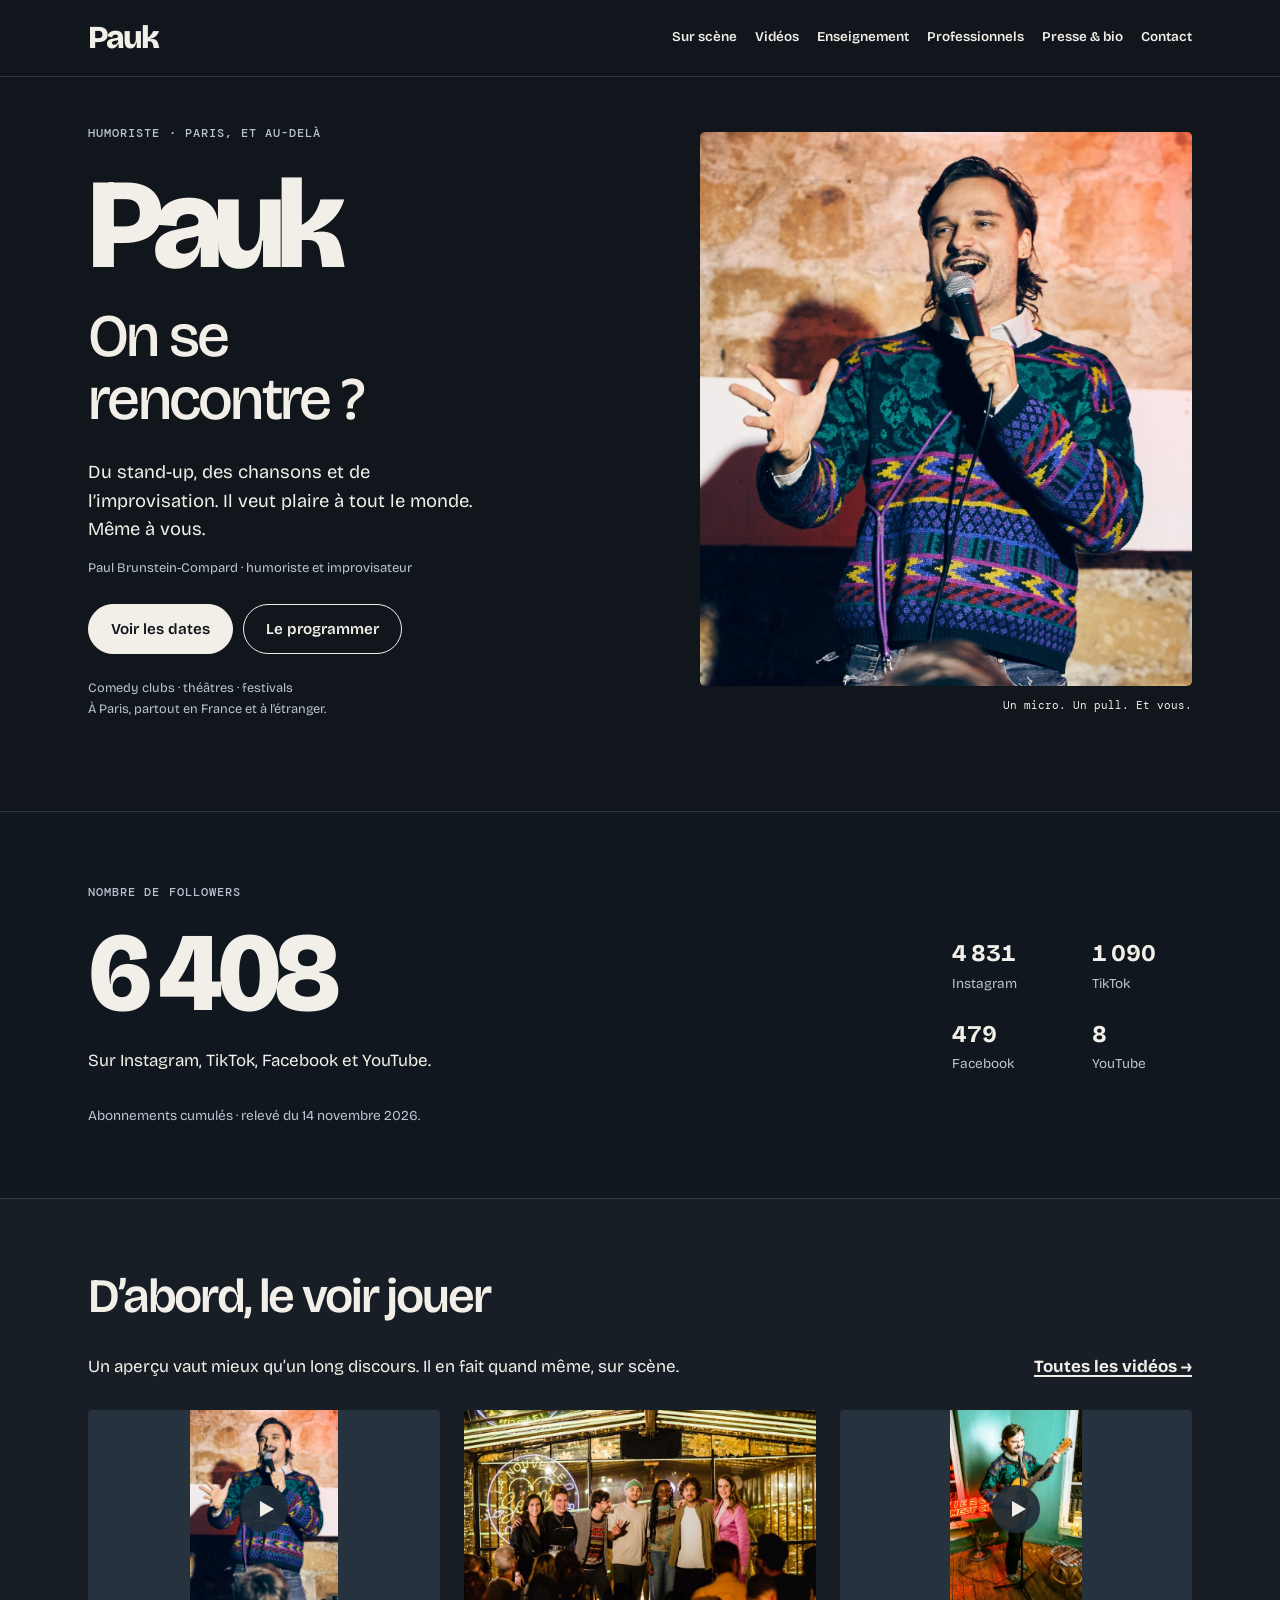
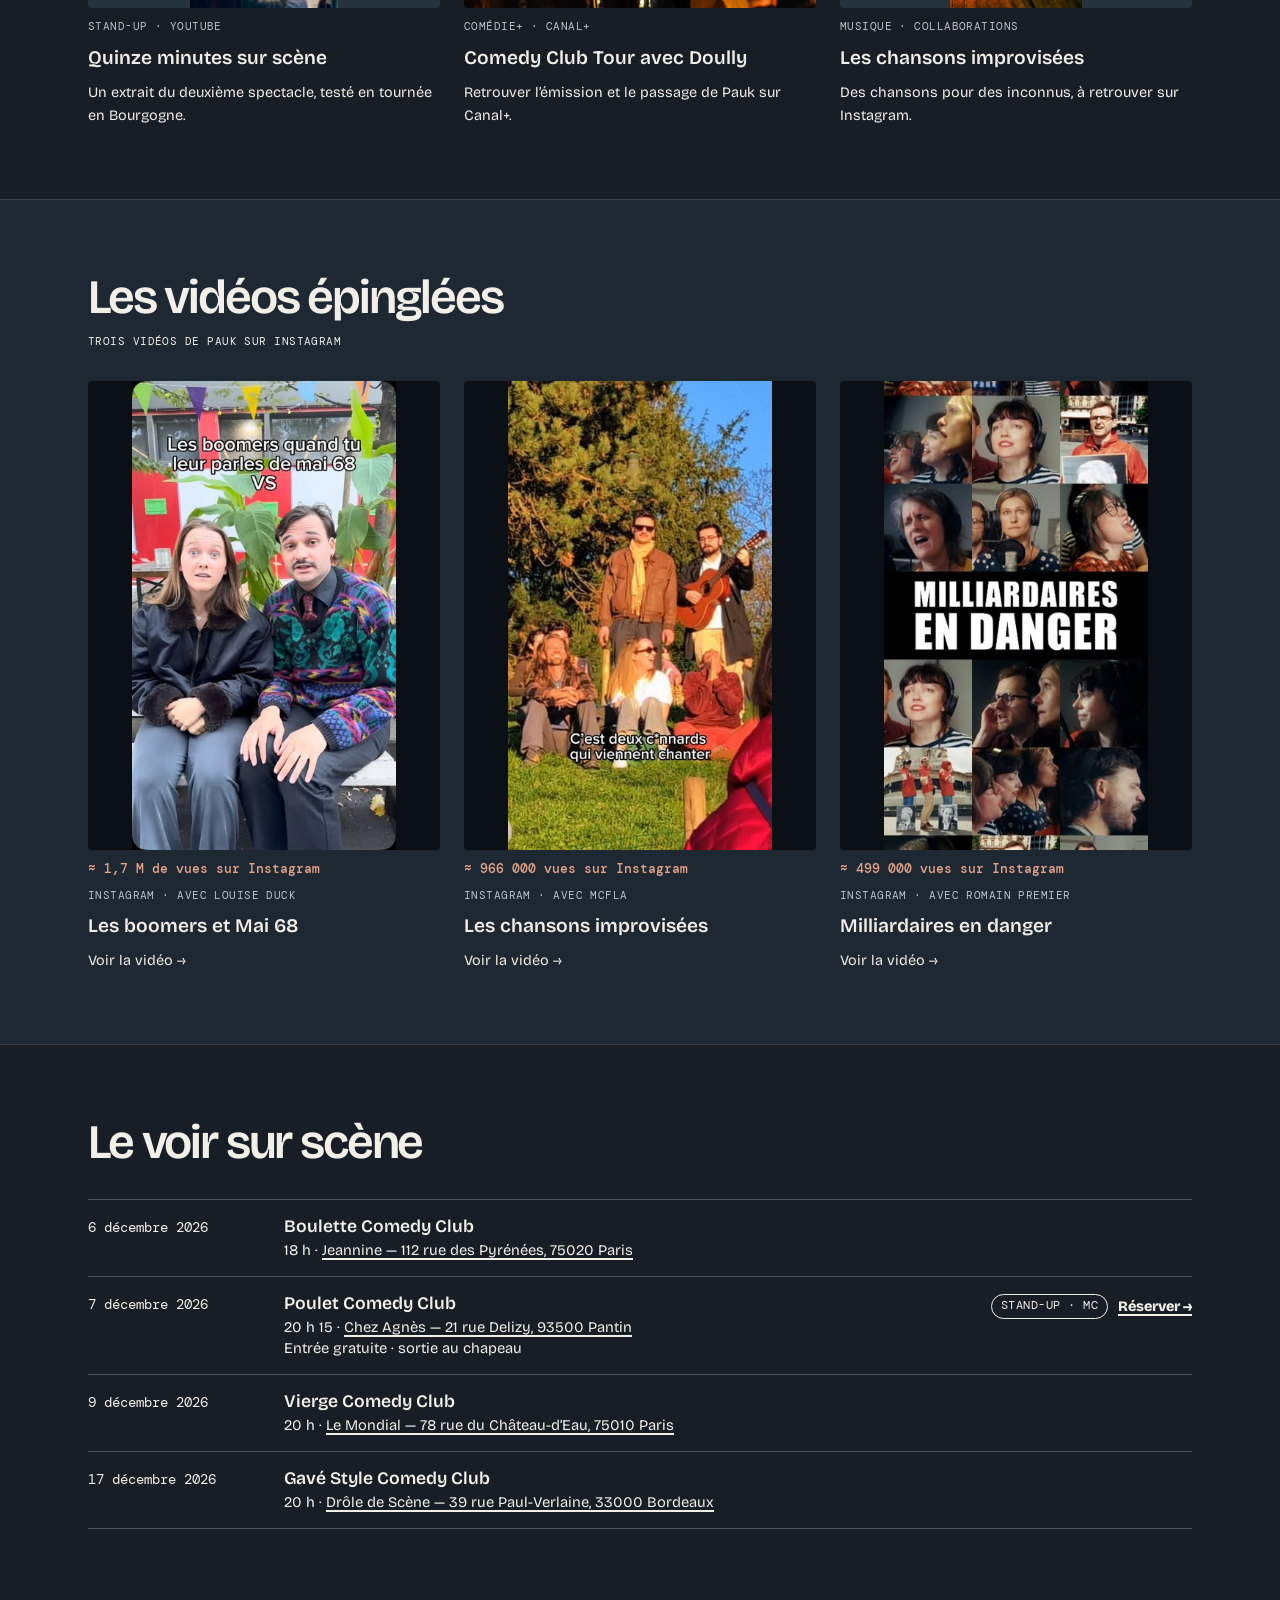
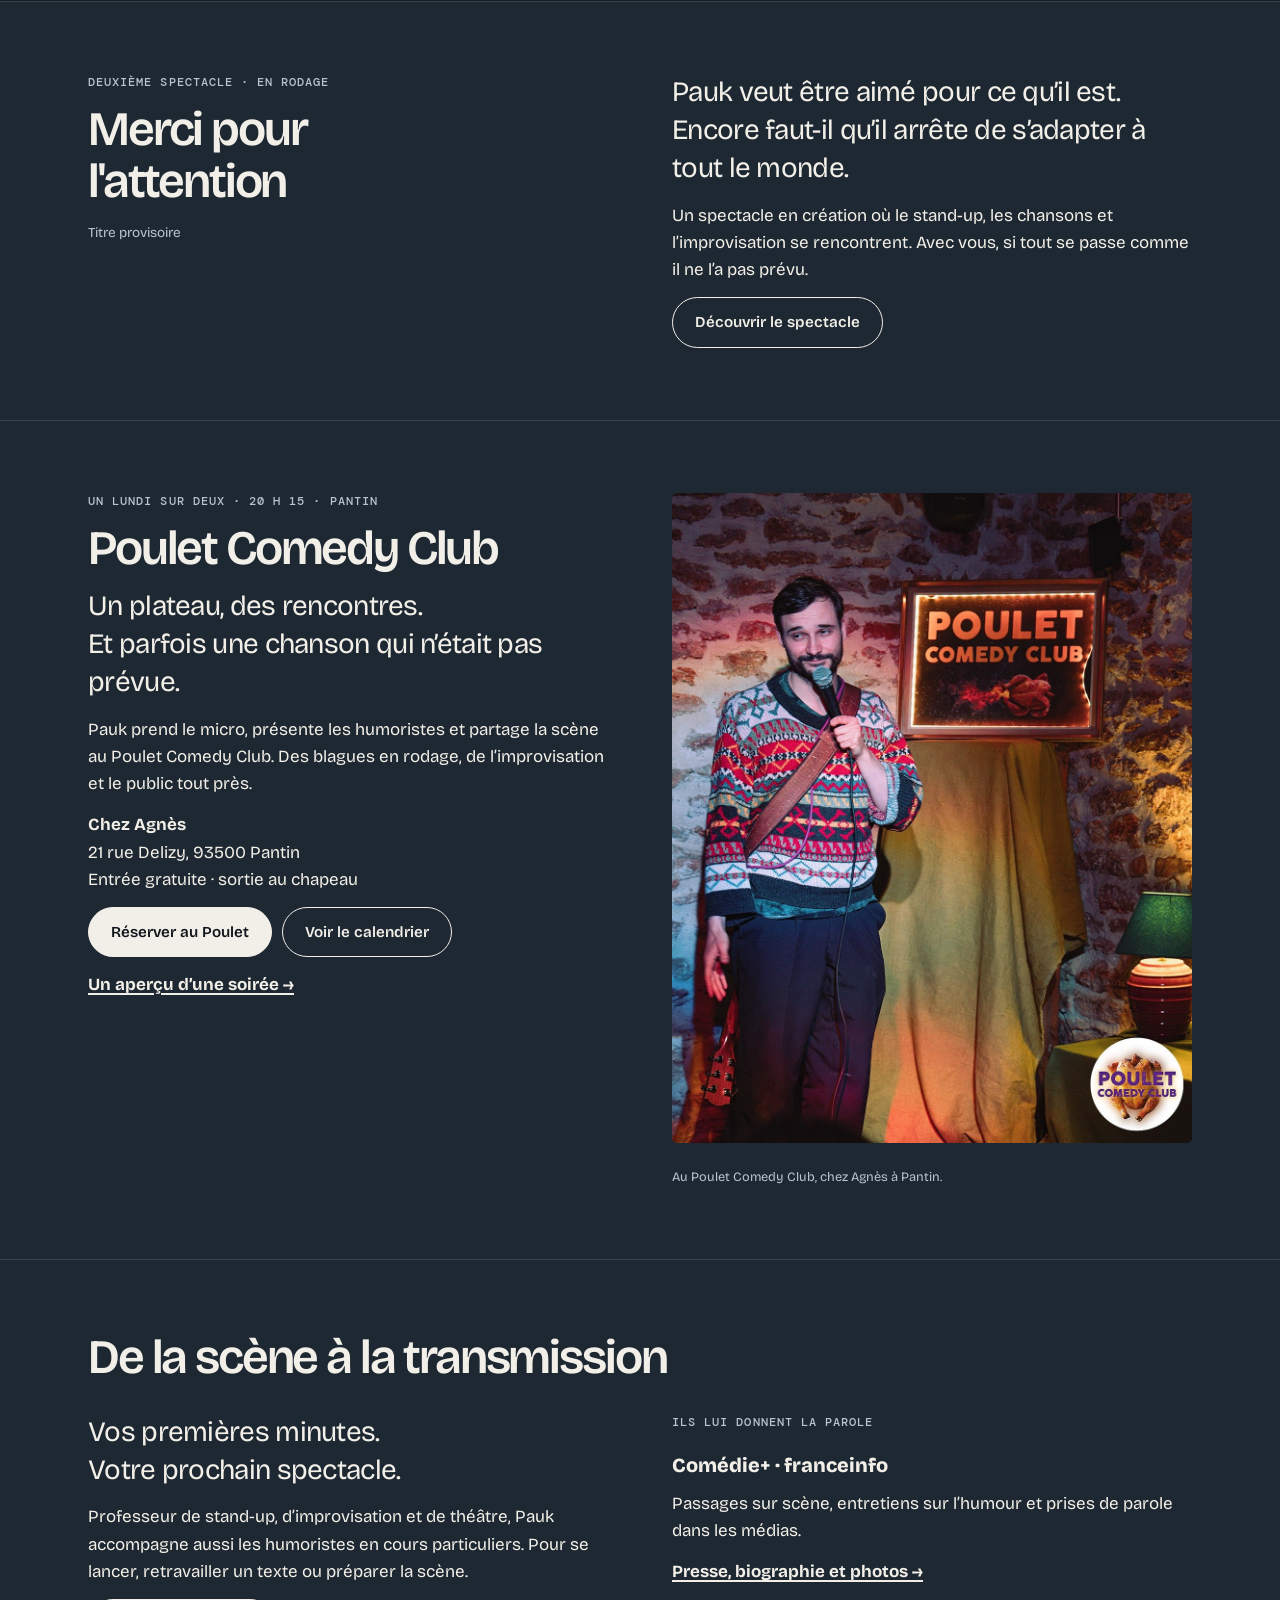
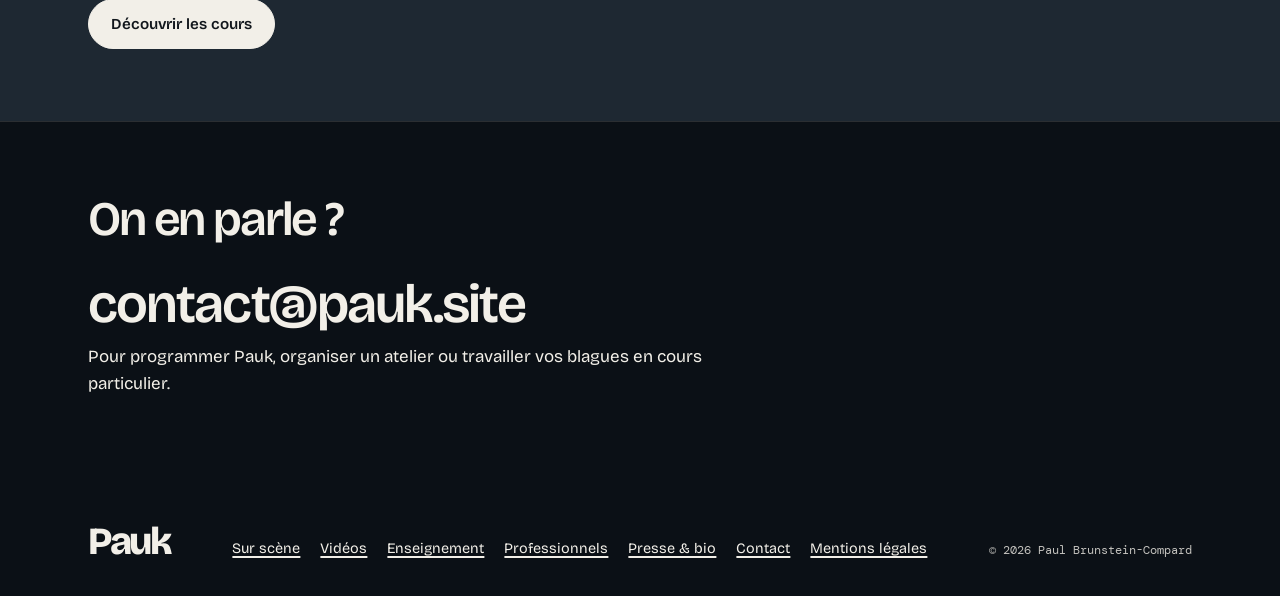
==== index.html @ de8c8e6a "Corriger Rire et Lire au Melies et l'horaire du Beau" ====
<!doctype html>
<html lang="fr">
<head>
<meta charset="utf-8">
<meta name="viewport" content="width=device-width, initial-scale=1, viewport-fit=cover">
<title>Pauk · Paul Brunstein-Compard</title>
<meta name="description" content="Pauk (Paul Brunstein-Compard), humoriste : stand-up, improvisation musicale, comédie. Dates, vidéos, cours et contact.">
<meta property="og:title" content="Pauk · humoriste">
<meta property="og:description" content="Stand-up, spectacles, vidéos et cours particuliers avec Pauk. À Paris, en France et à l’étranger.">
<meta property="og:type" content="website">
<meta property="og:url" content="https://pauk.site/">
<link rel="canonical" href="https://pauk.site/">
<meta property="og:locale" content="fr_FR">
<link rel="icon" href="data:image/svg+xml,%3Csvg xmlns='http://www.w3.org/2000/svg' viewBox='0 0 64 64'%3E%3Crect width='64' height='64' rx='14' fill='%23F6F4EF'/%3E%3Ctext x='32' y='47' font-family='Arial' font-weight='900' font-size='42' text-anchor='middle' fill='%231B1F3B'%3EP%3C/text%3E%3C/svg%3E">
<link rel="preconnect" href="https://fonts.googleapis.com">
<link rel="preconnect" href="https://fonts.gstatic.com" crossorigin>
<link rel="stylesheet" href="https://fonts.googleapis.com/css2?family=Bricolage+Grotesque:opsz,wght@12..96,400;12..96,500;12..96,600;12..96,800&family=DM+Mono:wght@400;500&display=swap">
<link rel="stylesheet" href="assets/style.css?v=20261114-agenda3">
<script>document.documentElement.classList.add('js')</script>
<script type="application/ld+json">
{
  "@context": "https://schema.org",
  "@type": "Person",
  "name": "Paul Brunstein-Compard",
  "alternateName": "Pauk",
  "jobTitle": "Humoriste, comédien, improvisateur",
  "url": "https://pauk.site/",
  "sameAs": [
    "https://www.instagram.com/paukofficieux/",
    "https://www.facebook.com/PaukOfficieux/",
    "https://www.tiktok.com/@paukofficieux",
    "https://www.youtube.com/@pauk6391"
  ]
}
</script>
</head>
<body>
<a class="skip" href="#main">Aller au contenu</a>

<header class="site-header">
  <div class="inner">
    <a class="logo" href="index.html" aria-label="Pauk, accueil">Pauk</a>
    <button class="nav-toggle" type="button" aria-expanded="false" aria-controls="nav"><span class="bars" aria-hidden="true"></span>Menu</button>
    <nav class="nav" id="nav" aria-label="Navigation principale">
      <ul>
        <li><a href="sur-scene.html">Sur scène</a></li>
        <li><a href="videos.html">Vidéos</a></li>
        <li><a href="enseignement.html">Enseignement</a></li>
        <li><a href="professionnels.html">Professionnels</a></li>
<li><a href="presse.html">Presse & bio</a></li>
        <li><a href="contact.html">Contact</a></li>
      </ul>
    </nav>
  </div>
</header>

<main id="main"><section class="hero">
<div class="inner">
<div>
<p class="eyebrow">Humoriste · Paris, et au-delà</p>
<h1>Pauk<span>On se<br>rencontre ?</span></h1>
<p class="tagline">Du stand-up, des chansons et de l’improvisation. Il veut plaire à tout le monde. Même à vous.<small>Paul Brunstein-Compard · humoriste et improvisateur</small></p>
<div class="btns"><a class="btn" href="sur-scene.html#dates">Voir les dates</a><a class="btn ghost" href="professionnels.html">Le programmer</a>
</div>
<p class="hero-note">Comedy clubs · théâtres · festivals<br>À Paris, partout en France et à l’étranger.</p>
</div>
<figure class="hero-photo">
<div class="portrait"><img src="assets/img/pauk-sur-scene.jpg" srcset="assets/img/pauk-sur-scene.jpg 1200w, assets/img/hd/pauk-sur-scene-hd.jpg 1536w" sizes="(max-width: 860px) 90vw, 45vw" width="1200" height="1600" alt="Pauk sur scène, en pull jacquard, micro à la main" fetchpriority="high">
</div><figcaption>Un micro. Un pull. Et vous.</figcaption>
</figure>
</div>
</section><div class="knit" aria-hidden="true"></div><section class="band social-count" id="followers" aria-labelledby="followers-title"><div class="inner"><div class="band-head"><div><p class="eyebrow" id="followers-title">Nombre de followers</p><p class="follower-total" data-followers-total>6 408</p><p>Sur Instagram, TikTok, Facebook et YouTube.</p></div><ul class="follower-breakdown" data-followers-breakdown></ul></div><p class="caption" data-stats-date>Abonnements cumulés · relevé du 14 novembre 2026.</p></div></section><section class="band ">
<div class="inner">
<h2 class="h2">D’abord, le voir jouer</h2>
<div class="band-head">
<p>Un aperçu vaut mieux qu’un long discours. Il en fait quand même, sur scène.</p><a class="more" href="videos.html">Toutes les vidéos →</a>
</div>
<div class="cards"><a class="card" href="https://youtu.be/kFHlGbhOhig" target="_blank" rel="noopener">
<div class="thumb "><img src="assets/img/pauk-sur-scene.jpg" alt="" loading="lazy"><span class="play" aria-hidden="true"></span>
</div><span class="meta">Stand-up · YouTube</span><b>Quinze minutes sur scène</b><span>Un extrait du deuxième spectacle, testé en tournée en Bourgogne.</span></a><a class="card" href="https://www.canalplus.com/divertissement/comedie-club-tour-doully/h/23907954_50016/saisons/" target="_blank" rel="noopener">
<div class="thumb "><img src="assets/img/comedie-plus-original.jpg" alt="" loading="lazy">
</div><span class="meta">Comédie+ · Canal+</span><b>Comedy Club Tour avec Doully</b><span>Retrouver l’émission et le passage de Pauk sur Canal+.</span></a><a class="card" href="https://www.instagram.com/p/C6YWDKhs6rn/" target="_blank" rel="noopener">
<div class="thumb "><img src="assets/img/pauk-guitare.jpg" alt="" loading="lazy"><span class="play" aria-hidden="true"></span>
</div><span class="meta">Musique · Collaborations</span><b>Les chansons improvisées</b><span>Des chansons pour des inconnus, à retrouver sur Instagram.</span></a>
</div>
</div>
</section><section class="band soft" id="instagram"><div class="inner"><h2 class="h2">Les vidéos épinglées<span class="kicker">Trois vidéos de Pauk sur Instagram</span></h2><div class="cards"><a class="card" href="https://www.instagram.com/louiiseduck/reel/DeCgoejCS1G/" target="_blank" rel="noopener"><div class="thumb instagram"><img src="assets/img/instagram-epingle-1.jpg" alt="Vignette de la vidéo : Les boomers et Mai 68" loading="lazy"></div><span class="video-views" data-instagram-views="DeCgoejCS1G" hidden></span><span class="meta">Instagram · Avec Louise Duck</span><b>Les boomers et Mai 68</b><span>Voir la vidéo →</span></a><a class="card" href="https://www.instagram.com/paukofficieux/reel/DVeIkbajRNJ/" target="_blank" rel="noopener"><div class="thumb instagram"><img src="assets/img/instagram-epingle-2.jpg" alt="Vignette de la vidéo : Les chansons improvisées" loading="lazy"></div><span class="video-views" data-instagram-views="DVeIkbajRNJ" hidden></span><span class="meta">Instagram · Avec MCFla</span><b>Les chansons improvisées</b><span>Voir la vidéo →</span></a><a class="card" href="https://www.instagram.com/romain.premier/reel/DaLJqQoMEcN/" target="_blank" rel="noopener"><div class="thumb instagram"><img src="assets/img/instagram-epingle-3.jpg" alt="Vignette de la vidéo : Milliardaires en danger" loading="lazy"></div><span class="video-views" data-instagram-views="DaLJqQoMEcN" hidden></span><span class="meta">Instagram · Avec Romain Premier</span><b>Milliardaires en danger</b><span>Voir la vidéo →</span></a></div></div></section><section class="band " id="dates">
<div class="inner">
<h2 class="h2">Le voir sur scène</h2>
<ul class="setlist" data-dates data-limit="4"></ul>
<p class="setlist-empty" role="status">Les prochaines dates seront annoncées ici. <a href="contact.html#booking">Contacter Pauk</a> pour connaître les représentations à venir.</p><noscript>
<p>Pour connaître les prochaines dates, <a href="contact.html">contactez Pauk</a>.</p></noscript>
</div>
</section><section class="band soft"><div class="inner"><div class="split"><div><p class="eyebrow">Deuxième spectacle · en rodage</p><h2 class="h2">Merci pour<br>l'attention</h2><p class="caption">Titre provisoire</p></div><div><p class="lead">Pauk veut être aimé pour ce qu’il est.<br>Encore faut-il qu’il arrête de s’adapter à tout le monde.</p><p>Un spectacle en création où le stand-up, les chansons et l’improvisation se rencontrent. Avec vous, si tout se passe comme il ne l’a pas prévu.</p><div class="btns"><a class="btn ghost" href="sur-scene.html#nouveau-spectacle">Découvrir le spectacle</a></div></div></div></section><section class="band soft" id="poulet"><div class="inner"><div class="split"><div class="prose"><p class="eyebrow">Un lundi sur deux · 20 h 15 · Pantin</p><h2 class="h2">Poulet Comedy Club</h2><p class="lead">Un plateau, des rencontres.<br>Et parfois une chanson qui n’était pas prévue.</p><p>Pauk prend le micro, présente les humoristes et partage la scène au Poulet Comedy Club. Des blagues en rodage, de l’improvisation et le public tout près.</p><p><strong>Chez Agnès</strong><br>21 rue Delizy, 93500 Pantin<br>Entrée gratuite · sortie au chapeau</p><div class="btns"><a class="btn" href="https://www.billetreduc.com/spectacle/poulet-comedy-club-389162" target="_blank" rel="noopener">Réserver au Poulet</a><a class="btn ghost" href="sur-scene.html#dates">Voir le calendrier</a></div><a class="more" href="videos.html#poulet-videos">Un aperçu d’une soirée →</a></div><figure class="editorial-photo"><img src="assets/img/pauk-poulet-micro.jpg" width="1080" height="1350" alt="Pauk au micro devant l’enseigne du Poulet Comedy Club" loading="lazy"><figcaption>Au Poulet Comedy Club, chez Agnès à Pantin.</figcaption></figure></div></div></section><section class="band soft">
<div class="inner">
<h2 class="h2">De la scène à la transmission</h2>
<div class="split">
<div>
<p class="lead">Vos premières minutes.<br>Votre prochain spectacle.</p>
<p>Professeur de stand-up, d’improvisation et de théâtre, Pauk accompagne aussi les humoristes en cours particuliers. Pour se lancer, retravailler un texte ou préparer la scène.</p>
<div class="btns"><a class="btn" href="enseignement.html">Découvrir les cours</a>
</div>
</div>
<div class="prose">
<p class="eyebrow">Ils lui donnent la parole</p>
<h3>Comédie+ · franceinfo</h3>
<p>Passages sur scène, entretiens sur l’humour et prises de parole dans les médias.</p><a class="more" href="presse.html">Presse, biographie et photos →</a>
</div>
</div>
</div>
</section><section class="band ink on-ink">
<div class="inner">
<h2 class="h2">On en parle ?</h2>
<div class="contact-one"><a class="mail-big" href="mailto:contact@pauk.site">contact@pauk.site</a>
<p>Pour programmer Pauk, organiser un atelier ou travailler vos blagues en cours particulier.</p>
</div>
</div>
</section></main>

<footer class="site-footer">
  <div class="lisere" aria-hidden="true">
</div>
  <div class="inner">
    <a class="logo" href="index.html">Pauk</a>
    <ul>
      <li><a href="sur-scene.html">Sur scène</a></li>
      <li><a href="videos.html">Vidéos</a></li>
      <li><a href="enseignement.html">Enseignement</a></li>
      <li><a href="professionnels.html">Professionnels</a></li>
<li><a href="presse.html">Presse & bio</a></li>
      <li><a href="contact.html">Contact</a></li>
      <li><a href="mentions-legales.html">Mentions légales</a></li>
    </ul>
    <small>© 2026 Paul Brunstein-Compard</small>
  </div>
</footer>
<script src="assets/contenu.js?v=20261114-agenda3"></script>
<script src="assets/statistiques.js?v=20261114-agenda3"></script>
<script src="assets/site.js?v=20261114-agenda3"></script>
</body>
</html>
---- assets/style.css ----
/* Pauk — thème sombre, texte ivoire et motif du pull en signature. */

:root {
  --yellow: #11161C;
  --ink: #F2EFE8;
  --pink: #E6A58C;
  --paper: #171E26;
  --ink-soft: #B8C4CE;
  --display: "Bricolage Grotesque", "Segoe UI", system-ui, sans-serif;
  --body: "Bricolage Grotesque", "Segoe UI", system-ui, sans-serif;
  --mono: "DM Mono", ui-monospace, "Cascadia Mono", Consolas, monospace;
  --gutter: 28px;
  --max: 1160px;
  color-scheme: dark;
}

* { box-sizing: border-box; }
html { scroll-behavior: smooth; }
body {
  margin: 0;
  background: var(--yellow);
  color: var(--ink);
  font-family: var(--body);
  font-size: 17px;
  line-height: 1.6;
  -webkit-font-smoothing: antialiased;
}
img { max-width: 100%; display: block; }
a { color: inherit; text-underline-offset: 3px; text-decoration-thickness: 1.5px; }
a:hover { color: var(--ink-soft); }
:focus-visible { outline: 3px solid var(--pink); outline-offset: 3px; border-radius: 4px; }
h1, h2, h3 { margin: 0; line-height: 1.1; text-wrap: balance; }
p { margin: 0; }
ul { margin: 0; padding: 0; }

.inner {
  max-width: var(--max);
  margin: 0 auto;
  padding-left: max(var(--gutter), env(safe-area-inset-left, 0px));
  padding-right: max(var(--gutter), env(safe-area-inset-right, 0px));
}
.skip { position: absolute; left: -999px; top: 8px; background: var(--ink); color: var(--paper); padding: 8px 14px; border-radius: 6px; z-index: 50; }
.skip:focus { left: 12px; }

/* ---------- En-tête ---------- */
body::before { content: ""; position: fixed; inset: 0 0 auto; height: env(safe-area-inset-top, 0px); z-index: 30; background: var(--yellow); }
.site-header {
  position: sticky; top: env(safe-area-inset-top, 0px); z-index: 20;
  background: var(--yellow);
  border-bottom: 3px solid transparent;
  transition: border-color .2s;
}
.site-header.scrolled { border-bottom-color: var(--ink); }
.site-header .inner { display: flex; align-items: center; justify-content: space-between; gap: 20px; padding-block: 16px; }
.logo { font-family: var(--display); font-size: 1.9rem; line-height: 1; text-decoration: none; }
.logo:hover { color: var(--ink); }
.nav ul { display: flex; gap: 22px; list-style: none; font-weight: 600; font-size: 0.95rem; }
.nav a { text-decoration: none; padding-block: 4px; border-bottom: 2.5px solid transparent; }
.nav a:hover, .nav a[aria-current="page"] { border-bottom-color: var(--ink); color: var(--ink); }
.nav-toggle { display: none; }

/* ---------- Boutons ---------- */
.btns { display: flex; flex-wrap: wrap; gap: 10px; }
.btn {
  display: inline-flex; align-items: center; gap: 8px;
  padding: 11px 20px; border: 2.5px solid var(--ink); border-radius: 999px;
  background: var(--ink); color: var(--yellow); font-weight: 800; font-size: 0.95rem;
  text-decoration: none; transition: transform .15s, box-shadow .15s;
}
.btn:hover { color: var(--yellow); transform: translate(-2px, -2px); box-shadow: 3px 3px 0 var(--pink); }
.btn.ghost { background: transparent; color: var(--ink); }
.btn.ghost:hover { color: var(--ink); }
/* .band.ink a colore tous les liens en jaune : on le surclasse pour les boutons */
.band.ink .btn, .on-ink .btn, .band.ink .btn:hover { background: var(--yellow); color: var(--ink); border-color: var(--yellow); }
.band.ink .btn.ghost, .on-ink .btn.ghost { background: transparent; color: var(--yellow); }

/* ---------- Héros ---------- */
.hero .inner { display: grid; grid-template-columns: 1.2fr 0.8fr; gap: 40px; align-items: end; padding-block: 32px 56px; }
.hero h1 { font-family: var(--display); font-weight: 400; font-size: clamp(3.6rem, 12vw, 8.5rem); line-height: 0.86; letter-spacing: -0.02em; }
.hero h1 em { font-style: normal; color: var(--pink); -webkit-text-stroke: 2.5px var(--ink); paint-order: stroke fill; }
.tagline { font-size: 1.3rem; font-weight: 600; max-width: 32ch; margin-top: 22px; line-height: 1.35; }
.tagline small { display: block; font-size: 0.92rem; font-weight: 400; margin-top: 8px; }
.hero .btns { margin-top: 26px; }

/* Portrait : une vraie photo remplace .ph en ajoutant <img> dans .portrait */
.portrait {
  aspect-ratio: 4 / 5; width: 100%; max-width: 100%;
  border: 3px solid var(--ink); border-radius: 50% 50% 10px 10px; overflow: hidden;
  background: var(--paper); position: relative;
}
.portrait img { width: 100%; height: 100%; object-fit: cover; }
.ph {
  position: absolute; inset: 0;
  background:
    radial-gradient(circle at 50% 36%, #F3D2BC 0 17%, transparent 17.5%),
    radial-gradient(ellipse at 50% 96%, var(--pink) 0 44%, transparent 44.5%),
    var(--paper);
  display: flex; align-items: flex-end; justify-content: center; padding: 14px;
}
.ph span, .ph-label { font-family: var(--mono); font-size: 0.72rem; background: var(--ink); color: var(--paper); padding: 3px 9px; border-radius: 4px; }

/* ---------- Le pull ----------
   Motif jacquard tricoté d'après le pull fétiche de Pauk (affiche de L'Art de rater).
   pull.svg = motif complet, pull-lisere.svg = bande fine. Générés par outils/pull.py. */
.knit {
  height: 120px;
  background: url("pull.svg") repeat-x left top / auto 120px;
  border-top: 3px solid var(--ink);
  position: relative;
}
.knit-tag {
  position: absolute; right: max(var(--gutter), env(safe-area-inset-right, 0px)); bottom: -14px;
  font-family: var(--mono); font-size: 0.72rem; letter-spacing: .04em;
  background: var(--paper); color: var(--ink); border: 2px solid var(--ink); border-radius: 999px; padding: 3px 12px;
  transform: rotate(-3deg); z-index: 1;
}
.lisere { height: 30px; background: url("pull-lisere.svg") repeat-x left top / auto 30px; border-top: 3px solid var(--ink); }
.site-footer .lisere { border-top: 0; }

/* Affiche dans un cadre */
.poster { border: 3px solid var(--ink); border-radius: 10px; overflow: hidden; box-shadow: 8px 8px 0 var(--ink); max-width: 340px; width: 100%; justify-self: center; }
.poster img { width: 100%; height: auto; }

/* Photo de scène en largeur */
.wide-photo { margin: 0; display: flex; flex-direction: column; gap: 8px; }
.wide-photo .frame { border: 3px solid var(--ink); border-radius: 10px; overflow: hidden; box-shadow: 8px 8px 0 var(--ink); max-width: 100%; }
.wide-photo img { width: 100%; height: auto; aspect-ratio: 16 / 7.2; object-fit: cover; }
.wide-photo figcaption { font-family: var(--mono); font-size: 0.8rem; }

/* ---------- Bandeaux ---------- */
.band { background: var(--paper); border-top: 3px solid var(--ink); }
.band .inner { padding-block: 56px; display: flex; flex-direction: column; gap: 28px; }
.band.yellow { background: var(--yellow); }
.band.ink { background: var(--ink); color: var(--paper); }
.band.ink a { color: var(--yellow); }
.band-head { display: flex; justify-content: space-between; align-items: end; gap: 16px; flex-wrap: wrap; }
.h2 { font-family: var(--display); font-weight: 400; font-size: clamp(2.2rem, 5vw, 3.2rem); line-height: 1; }
.kicker { display: block; font-family: var(--mono); font-size: 0.78rem; letter-spacing: 0.06em; text-transform: uppercase; margin-top: 8px; }
.more { font-weight: 700; }

/* ---------- En-tête de page intérieure ---------- */
.page-head .inner { padding-block: 40px 52px; display: flex; flex-direction: column; gap: 16px; }
.page-head h1 { font-family: var(--display); font-weight: 400; font-size: clamp(3rem, 9vw, 6rem); line-height: 0.9; letter-spacing: -0.02em; }
.page-head p { font-size: 1.2rem; max-width: 52ch; font-weight: 500; }

/* ---------- Setlist (dates) ---------- */
.setlist { list-style: none; display: grid; }
.setlist li {
  display: grid; grid-template-columns: 11rem 1fr auto; gap: 20px; align-items: baseline;
  padding: 16px 0; border-bottom: 1.5px dashed var(--ink);
}
.setlist li:first-child { border-top: 1.5px dashed var(--ink); }
.setlist .when { font-family: var(--mono); font-size: 0.88rem; font-variant-numeric: tabular-nums; }
.setlist .what { min-width: 0; font-weight: 800; font-size: 1.1rem; line-height: 1.3; }
.setlist .what small { display: block; font-weight: 400; font-size: 0.92rem; margin-top: 2px; }
.setlist .side { display: flex; gap: 10px; align-items: center; flex-wrap: wrap; justify-content: flex-end; }
.tag { font-family: var(--mono); font-size: 0.72rem; text-transform: uppercase; letter-spacing: .04em; border: 1.5px solid currentColor; border-radius: 999px; padding: 2px 9px; white-space: nowrap; }
.tag.pink { background: var(--pink); border-color: var(--ink); }
.setlist .go { font-weight: 800; font-size: 0.9rem; white-space: nowrap; }

/* ---------- Cartes vidéo ---------- */
.cards { display: grid; grid-template-columns: repeat(auto-fill, minmax(260px, 1fr)); gap: 24px; }
.card { display: flex; flex-direction: column; gap: 10px; min-width: 0; text-decoration: none; }
.card .thumb {
  aspect-ratio: 16 / 9; max-width: 100%; border: 2.5px solid var(--ink); border-radius: 8px;
  background: var(--yellow); display: grid; place-items: center; position: relative; overflow: hidden;
  transition: transform .15s, box-shadow .15s;
}
.card .thumb.pink { background: var(--pink); }
.card .thumb.ink { background: var(--ink-soft); }
.card .thumb img { position: absolute; inset: 0; width: 100%; height: 100%; object-fit: cover; }
.card .play { z-index: 1; width: 58px; height: 58px; border-radius: 50%; background: var(--ink); display: grid; place-items: center; position: relative; }
.card .play::after { content: ""; border-left: 18px solid var(--yellow); border-top: 11px solid transparent; border-bottom: 11px solid transparent; margin-left: 5px; }
.card .thumb .ph-label { position: absolute; left: 10px; bottom: 10px; }
a.card:hover .thumb { transform: translate(-3px, -3px); box-shadow: 4px 4px 0 var(--ink); }
.card b { font-size: 1.05rem; line-height: 1.3; }
.card span { font-size: 0.9rem; }
.card .meta { font-family: var(--mono); font-size: 0.75rem; text-transform: uppercase; letter-spacing: .04em; }

/* ---------- Colonnes de texte ---------- */
.split { display: grid; grid-template-columns: 1fr 1fr; gap: 48px; }
.split > * { min-width: 0; display: flex; flex-direction: column; gap: 14px; }
.prose { display: flex; flex-direction: column; gap: 14px; max-width: 64ch; }
.prose h3 { font-size: 1.25rem; font-weight: 800; margin-top: 10px; }
.quote { font-size: clamp(1.4rem, 3vw, 1.9rem); font-weight: 800; line-height: 1.25; }
.quote cite { display: block; font-style: normal; font-family: var(--mono); font-size: 0.78rem; font-weight: 400; margin-top: 10px; }
.stars { font-family: var(--mono); font-size: 0.85rem; }

/* Faits marquants */
.facts { display: grid; grid-template-columns: repeat(auto-fit, minmax(200px, 1fr)); gap: 0; border-top: 2.5px solid currentColor; }
.facts div { padding: 16px 16px 18px 0; border-bottom: 1.5px solid currentColor; display: flex; flex-direction: column; gap: 4px; }
.facts b { font-family: var(--display); font-weight: 400; font-size: 1.6rem; line-height: 1.1; }
.facts span { font-size: 0.92rem; }

/* Offres (enseignement) */
.offers { display: grid; grid-template-columns: repeat(auto-fit, minmax(260px, 1fr)); gap: 24px; }
.offer { border: 2.5px solid var(--ink); border-radius: 12px; padding: 24px; background: var(--paper); display: flex; flex-direction: column; gap: 12px; min-width: 0; }
.offer h3 { font-family: var(--display); font-weight: 400; font-size: 1.7rem; }
.offer ul { list-style: none; display: flex; flex-direction: column; gap: 6px; font-size: 0.95rem; }
.offer li { padding-left: 20px; position: relative; }
.offer li::before { content: "♪"; position: absolute; left: 0; color: var(--pink); -webkit-text-stroke: .6px var(--ink); font-weight: 800; }

/* Archives */
.archive { list-style: none; display: grid; grid-template-columns: repeat(auto-fill, minmax(260px, 1fr)); gap: 20px 32px; }
.archive li { border-top: 1.5px solid var(--ink); padding-top: 10px; display: flex; flex-direction: column; gap: 2px; }
.archive b { font-size: 1.05rem; }
.archive span { font-size: 0.9rem; }
.archive .when { font-family: var(--mono); font-size: 0.78rem; }

/* Bio à copier */
.copybox { background: var(--paper); border: 2.5px solid var(--ink); border-radius: 12px; padding: 22px; display: flex; flex-direction: column; gap: 12px; }
.copybox .row { display: flex; justify-content: space-between; align-items: center; gap: 12px; flex-wrap: wrap; }
.copybox .label { font-family: var(--mono); font-size: 0.78rem; text-transform: uppercase; letter-spacing: .06em; }
.copy { font: 700 0.85rem var(--body); padding: 6px 14px; border-radius: 999px; border: 2px solid var(--ink); background: transparent; color: var(--ink); cursor: pointer; }
.copy:hover { background: var(--ink); color: var(--yellow); }

/* Photos presse */
.photos { display: grid; grid-template-columns: repeat(auto-fill, minmax(200px, 1fr)); gap: 18px; }
.photos figure { margin: 0; display: flex; flex-direction: column; gap: 6px; }
.photos .frame { aspect-ratio: 4 / 5; max-width: 100%; border: 2.5px solid var(--ink); border-radius: 8px; background: var(--yellow); display: grid; place-items: center; overflow: hidden; }
.photos .frame img { width: 100%; height: 100%; object-fit: cover; object-position: 50% 0%; }
.photos.wide { grid-template-columns: repeat(auto-fill, minmax(300px, 1fr)); }
.photos.wide .frame { aspect-ratio: 16 / 7.2; }
.photos a.frame { transition: transform .15s, box-shadow .15s; }
.photos a.frame:hover { transform: translate(-3px, -3px); box-shadow: 4px 4px 0 var(--ink); }
.photos .frame.pink { background: var(--pink); }
.photos figcaption { font-size: 0.85rem; }

/* Contact : une seule adresse */
.contact-one { display: flex; flex-direction: column; gap: 10px; }
.mail-big { font-family: var(--display); font-size: clamp(1.7rem, 6vw, 3.4rem); line-height: 1.05; text-decoration: none; word-break: break-word; }
.mail-big:hover { text-decoration: underline; }
.contact-one p { max-width: 56ch; }
.subjects { list-style: none; display: grid; grid-template-columns: repeat(auto-fit, minmax(220px, 1fr)); gap: 20px 28px; }
.subjects li { border-top: 2px solid currentColor; padding-top: 10px; display: flex; flex-direction: column; gap: 4px; font-size: 0.93rem; }
.subjects b { font-family: var(--mono); font-size: 0.78rem; text-transform: uppercase; letter-spacing: .06em; }
.on-ink .subjects b { color: var(--yellow); }

/* Contacts */
.contacts { display: grid; grid-template-columns: repeat(auto-fit, minmax(230px, 1fr)); gap: 28px; }
.contacts > div { border-top: 2px solid currentColor; padding-top: 12px; display: flex; flex-direction: column; gap: 6px; min-width: 0; }
.contacts b { font-family: var(--mono); font-size: 0.78rem; text-transform: uppercase; letter-spacing: .06em; }
.on-ink .contacts b { color: var(--yellow); }
.contacts .mail { font-weight: 800; font-size: 1.1rem; word-break: break-word; }
.contacts p { font-size: 0.93rem; }
.socials { display: flex; flex-wrap: wrap; gap: 10px; list-style: none; }
.socials a { display: inline-block; font-family: var(--mono); font-size: 0.85rem; border: 1.5px solid currentColor; border-radius: 6px; padding: 6px 12px; text-decoration: none; }

/* Éléments à compléter : faciles à repérer, à retirer une fois remplis */
.todo { background: repeating-linear-gradient(-45deg, rgba(255,111,156,.25) 0 6px, transparent 6px 12px); outline: 1.5px dashed var(--pink); outline-offset: 2px; border-radius: 3px; }

/* ---------- Pied de page ---------- */
.site-footer { background: var(--ink); color: var(--paper); border-top: 3px solid var(--ink); }
.site-footer .inner { padding-block: 36px calc(36px + env(safe-area-inset-bottom, 0px)); display: flex; justify-content: space-between; gap: 20px 40px; flex-wrap: wrap; align-items: end; }
.site-footer .logo { color: var(--yellow); font-size: 2.4rem; }
.site-footer ul { display: flex; flex-wrap: wrap; gap: 8px 20px; list-style: none; font-size: 0.9rem; }
.site-footer a { color: var(--paper); }
.site-footer small { font-family: var(--mono); font-size: 0.75rem; opacity: .8; }

/* ---------- Téléphone ---------- */
@media (max-width: 860px) {
  :root { --gutter: 18px; }
  body { font-size: 16px; }
  .nav-toggle {
    display: inline-flex; align-items: center; gap: 8px;
    font: 800 0.95rem var(--body); color: var(--ink); background: transparent;
    border: 2.5px solid var(--ink); border-radius: 999px; padding: 7px 14px; cursor: pointer;
  }
  .nav-toggle .bars { width: 16px; height: 10px; border-block: 2.5px solid var(--ink); position: relative; }
  .nav-toggle .bars::after { content: ""; position: absolute; left: 0; right: 0; top: 1.25px; height: 2.5px; background: var(--ink); }
  .js .nav { display: none; }
  .js .nav.open { display: block; position: absolute; left: 0; right: 0; top: 100%; background: var(--yellow); border-bottom: 3px solid var(--ink); }
  .nav ul { flex-direction: column; gap: 0; padding: 4px max(var(--gutter), env(safe-area-inset-right, 0px)) 16px max(var(--gutter), env(safe-area-inset-left, 0px)); font-size: 1.25rem; }
  .nav li a { display: block; padding: 10px 0; border-bottom: 1.5px dashed var(--ink); }
  .nav li:last-child a { border-bottom: 0; }
  html:not(.js) .site-header .inner { flex-wrap: wrap; }
  html:not(.js) .nav-toggle { display: none; }
  html:not(.js) .nav ul { flex-direction: row; flex-wrap: wrap; gap: 4px 16px; padding: 0; font-size: 0.95rem; }
  html:not(.js) .nav li a { border-bottom: 0; padding: 2px 0; }

  .hero .inner { grid-template-columns: 1fr; gap: 28px; padding-block: 12px 40px; }
  .hero .portrait { max-width: 220px; justify-self: start; }
  .split { grid-template-columns: 1fr; gap: 36px; }
  .band .inner { padding-block: 40px; }
  .setlist li { grid-template-columns: 1fr; gap: 6px; }
  .setlist .side { justify-content: flex-start; }
}

/* Direction visuelle : une présence de scène, une lecture simple. */
[hidden] { display: none !important; }
section[id], li[id] { scroll-margin-top: 100px; }
.site-header { border-bottom: 1px solid #f2efe822; }
.site-header.scrolled { border-bottom-color: #f2efe833; }
.site-header .inner { padding-block: 22px; }
.logo { font-weight: 800; font-size: 2rem; letter-spacing: -.06em; }
.nav ul { font-size: .88rem; gap: 26px; }
.hero .inner { grid-template-columns: 1.1fr 1fr; align-items: center; gap: 70px; padding-block: 48px 64px; }
.eyebrow { font: 500 .73rem var(--mono); letter-spacing: .09em; text-transform: uppercase; color: var(--ink-soft); }
.hero h1 { font-weight: 800; font-size: clamp(5rem, 10vw, 8.3rem); line-height: .95; letter-spacing: -.065em; margin-top: 24px; }
.hero h1 span { display: block; font-size: .47em; font-weight: 500; letter-spacing: -.045em; line-height: 1.06; margin-top: 18px; }
.tagline { font-size: 1.15rem; font-weight: 400; max-width: 34ch; line-height: 1.55; margin-top: 26px; }
.tagline small { font-size: .82rem; margin-top: 14px; color: var(--ink-soft); }
.hero-photo { margin: 0; position: relative; }
.hero-photo figcaption { font: .7rem var(--mono); margin-top: 12px; text-align: right; }
.portrait { border: 0; border-radius: 5px; aspect-ratio: 4/4.5; }
.portrait img { object-position: 50% 0%; }
.hero-note { font-size: .8rem; color: var(--ink-soft); margin-top: 24px; }
.btn { border-width: 1.5px; padding: 12px 22px; font-weight: 600; }
.btn:hover { transform: translateY(-2px); box-shadow: 0 4px 0 #c67c6140; }
.knit { height: 28px; background-size: auto 66px; background-position: left center; border: 0; }
.knit-tag { display: none; }
.lisere { height: 16px; background-size: auto 30px; border: 0; }
.band { border-top: 1px solid #f2efe822; }
.band .inner { padding-block: 72px; gap: 30px; }
.band.soft { background: #1E2832; }
.h2 { font-weight: 600; font-size: clamp(2rem,4vw,3rem); letter-spacing: -.045em; line-height: 1.08; }
.kicker { font-size: .7rem; letter-spacing: .04em; font-weight: 400; line-height: 1.7; }
.lead { font-size: clamp(1.3rem,2.5vw,1.75rem); line-height: 1.35; letter-spacing: -.025em; }
.caption { font-size: .85rem; color: var(--ink-soft); }
.page-head .inner { padding-block: 64px; }
.page-head h1 { font-weight: 700; letter-spacing: -.05em; line-height: 1.05; }
.page-head p { font-weight: 400; }
.split { gap: 64px; align-items: start; }
.card .thumb { border: 0; border-radius: 4px; background: #26333E; }
.card .thumb img { object-position: 50% 0%; }
.card .play { width: 48px; height: 48px; background: #202d39eb; }
.card .play::after { border-left-width: 14px; border-top-width: 8px; border-bottom-width: 8px; }
.card b { font-size: 1.2rem; font-weight: 600; }
.card .meta { color: var(--ink-soft); font-size: .68rem; }
a.card:hover .thumb { transform: translateY(-3px); box-shadow: 0 5px 15px #f2efe822; }
.offer { border: 1px solid #f2efe833; border-radius: 5px; padding: 30px; }
.offer h3 { font-weight: 600; letter-spacing: -.035em; }
.offer li::before { content: "–"; color: var(--ink); -webkit-text-stroke: 0; }
.copybox { border: 1px solid #f2efe833; border-radius: 5px; }
.poster, .wide-photo .frame, .photos .frame { border: 0; border-radius: 4px; box-shadow: none; }
.wide-photo img { aspect-ratio: 16/10; object-position: 50% 0%; }
.facts { border-top-width: 1px; }
.facts b { font-weight: 600; }
.setlist li, .setlist li:first-child { border-color: #f2efe844; border-style: solid; }
.setlist .what { font-weight: 600; }
.media-list { display: grid; grid-template-columns: repeat(3,1fr); gap: 30px; }
.media-list article { border-top: 1px solid #f2efe844; padding-top: 20px; display: flex; flex-direction: column; gap: 14px; }
.media-list h3 { font-size: 1.4rem; font-weight: 600; letter-spacing: -.025em; }
.media-list a { margin-top: auto; }
.mail-big { font-weight: 600; letter-spacing: -.035em; }
.on-ink .eyebrow { color: var(--paper); }
.site-footer { border-top: 0; }
@media (max-width: 860px) {
 .hero .inner { grid-template-columns: 1fr 1fr; gap: 28px; padding-block: 30px 44px; }
 .hero h1 { font-size: clamp(4.5rem,12vw,7rem); }
 .hero .portrait { max-width: none; }
 .nav ul { gap: 0; }
 .split { grid-template-columns: 1fr; gap: 30px; }
 .media-list { grid-template-columns: 1fr; }
 .band .inner { padding-block: 48px; }
}
@media (max-width: 580px) {
 .hero .inner { grid-template-columns: 1fr; }
 .hero-photo { width: 100%; }
 .hero .portrait { aspect-ratio: 4/3.5; }
 .hero h1 { font-size: 5.5rem; }
 .hero h1 span { font-size: .47em; }
 .page-head h1 { font-size: 3.1rem; }
 .hero .btns { margin-top: 22px; }
 .hero-photo figcaption { text-align: left; }
 .cards { grid-template-columns: 1fr; }
 .photos.wide { grid-template-columns: 1fr; }
}
@media (prefers-reduced-motion: reduce) {
 html { scroll-behavior: auto; }
 *, *::before, *::after { transition: none !important; }
}

.reviews { display: grid; grid-template-columns: 1fr 1fr; gap: 28px; }
.reviews figure { margin: 0; padding: 30px; background: var(--paper); border: 1px solid #f2efe822; border-radius: 5px; }
.reviews blockquote { margin: 0 0 22px; font-size: 1.15rem; line-height: 1.55; }
.reviews figcaption { display: flex; flex-direction: column; gap: 4px; }
.reviews figcaption span { font-size: .8rem; color: var(--ink-soft); }
@media (max-width: 700px) { .reviews { grid-template-columns: 1fr; } }

.nav ul { gap: 18px; font-size: .84rem; }
.video-player { aspect-ratio: 16/9; background: var(--ink); border-radius: 5px; overflow: hidden; }
.video-launch { width: 100%; height: 100%; border: 0; cursor: pointer; color: var(--paper); background: transparent; display: flex; flex-direction: column; align-items: center; justify-content: center; gap: 16px; font: 600 1.25rem var(--body); padding: 24px; }
.video-launch .play { font-size: 2rem; }
.video-launch small { font-size: .8rem; font-weight: 400; }
.video-launch:hover { background: #ffffff0a; }
.video-player iframe { width: 100%; height: 100%; display: block; border: 0; }
@media print {
 .site-header, .site-footer, .lisere, .btns, .print-sheet, .skip { display: none !important; }
 body, .band, .page-head { background: white !important; color: black !important; }
 .inner, .band .inner, .page-head .inner { padding: 16px 0; }
 .h2, .page-head h1 { font-size: 24pt; }
 .split, .offers { gap: 20px; }
 .offer { break-inside: avoid; }
 .mail-big { font-size: 20pt; }
 a { color: black !important; }
}

/* Contrastes du thème sombre, y compris les anciens bandeaux inversés. */
.band.ink, .site-footer { background: #0B1016; color: var(--ink); }
.band.ink a, .site-footer a, .site-footer .logo, .on-ink .eyebrow,
.on-ink .subjects b, .on-ink .contacts b { color: var(--ink); }
.band.ink .btn, .on-ink .btn, .band.ink .btn:hover { background: var(--ink); color: var(--yellow); border-color: var(--ink); }
.band.ink .btn.ghost, .on-ink .btn.ghost { background: transparent; color: var(--ink); }
.video-player { background: #090D12; }
.video-launch { color: var(--ink); }
.card .play::after { border-left-color: #F2EFE8; }
.card .thumb img, .photos .frame img, .wide-photo img { object-position: 50% 0%; }
@media print {
 :root { color-scheme: light; --yellow: #fff; --ink: #111; --paper: #fff; --ink-soft: #333; }
 .band.soft, .band.ink, .offer, .copybox, .reviews figure { background: white !important; color: black !important; }
}

.card .thumb.instagram { aspect-ratio: 3/4; background: #0B1016; }
.card .thumb.instagram img { object-fit: contain; object-position: center; }

/* Photos intégrales : aucun visage ni instrument rogné par une boîte fixe. */
.editorial-photo, .season-poster { margin: 0; }
.editorial-photo img { width: 100%; height: auto; border-radius: 5px; }
.editorial-photo figcaption { margin-top: 10px; font-size: .8rem; color: var(--ink-soft); }
.season-poster { max-width: 420px; justify-self: center; }
.season-poster img { width: 100%; height: auto; border-radius: 5px; }
.photos.curated .frame { aspect-ratio: auto; background: transparent; }
.photos.curated .frame img { width: 100%; height: auto; object-fit: contain; }
.wide-photo img[src*="pauk-poulet-guitare"] { aspect-ratio: auto; max-height: 650px; object-fit: contain; }
.card .thumb img { object-fit: contain; }
.local-clips { display: grid; grid-template-columns: repeat(2,minmax(0,1fr)); gap: 32px; }
.local-clips figure { margin: 0; min-width: 0; }
.local-clips video { display: block; width: 100%; max-height: 600px; aspect-ratio: 9/16; background: #090D12; object-fit: contain; border-radius: 5px; }
.local-clips figcaption { display: flex; flex-direction: column; gap: 5px; margin-top: 14px; }
.local-clips figcaption span { font-size: .8rem; color: var(--ink-soft); }
@media (max-width: 600px) { .local-clips { grid-template-columns: 1fr; } }

.setlist li { border: 0; border-bottom: 1px solid #f2efe844; }
.setlist li:first-child { border-top: 1px solid #f2efe844; }

.social-count { background: #10171E; }
.follower-total { font-size: clamp(3.5rem,9vw,7rem); font-weight: 800; line-height: 1.1; letter-spacing: -.06em; margin-block: 12px; font-variant-numeric: tabular-nums; }
.follower-breakdown { display: grid; grid-template-columns: repeat(2,minmax(100px,1fr)); gap: 20px 40px; list-style: none; }
.follower-breakdown a { display: flex; flex-direction: column; text-decoration: none; }
.follower-breakdown strong { font-size: 1.5rem; font-variant-numeric: tabular-nums; }
.follower-breakdown span { font-size: .85rem; color: var(--ink-soft); }
.card .video-views { font: 500 .8rem var(--mono); color: var(--pink); }
@media(max-width:600px) { .follower-breakdown { margin-top: 20px; width: 100%; } }
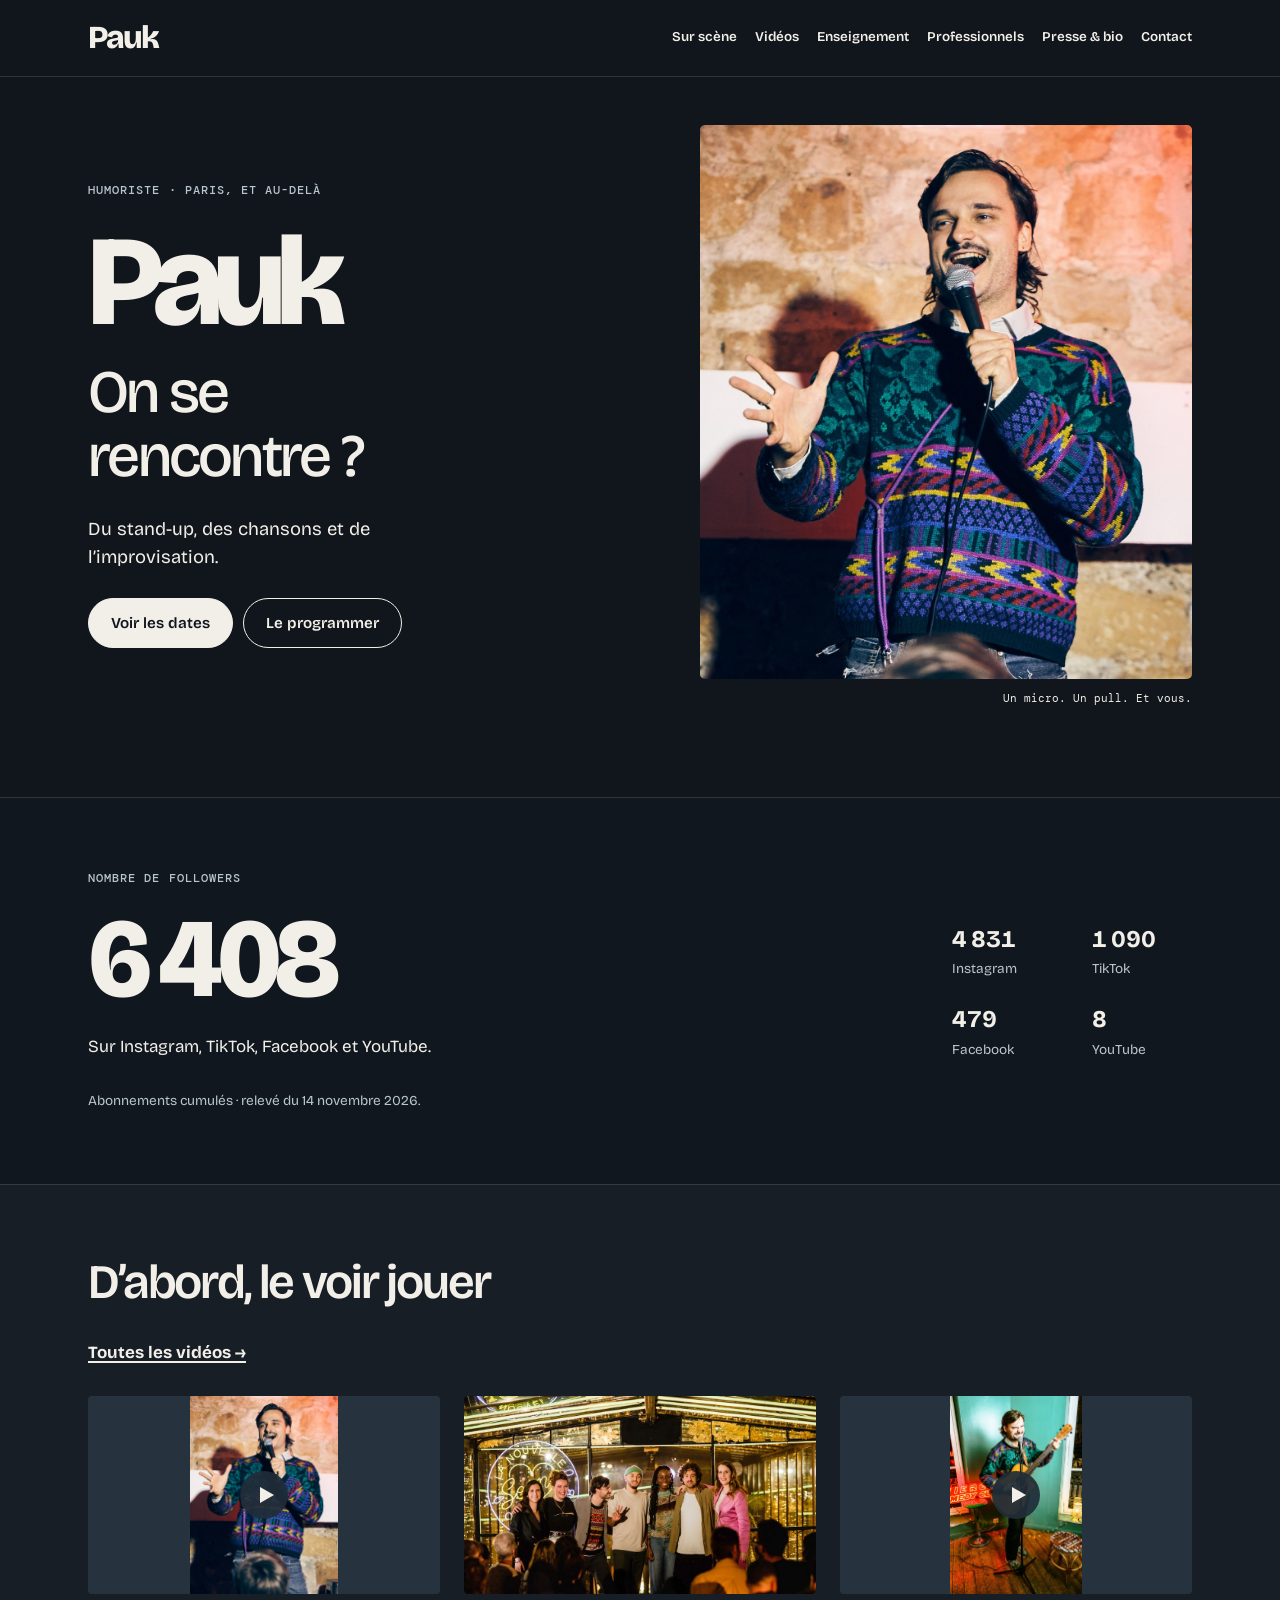
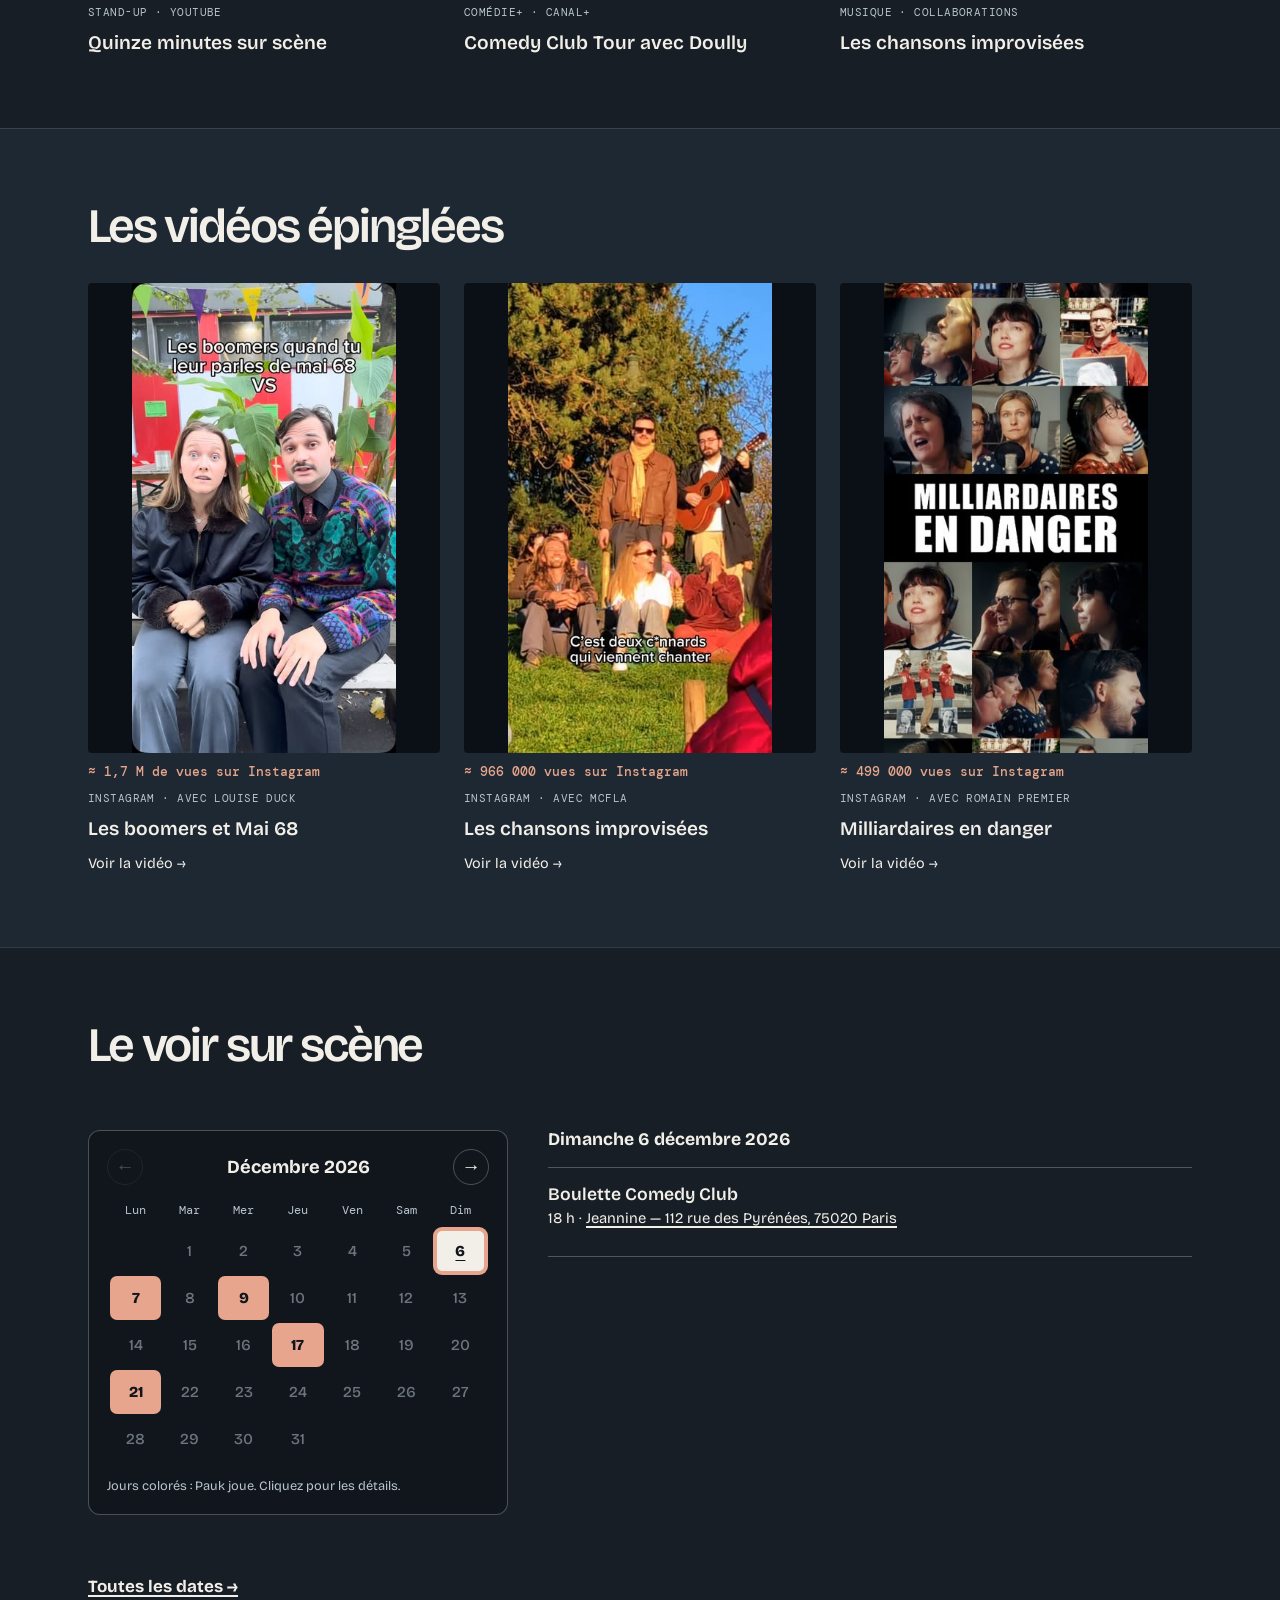
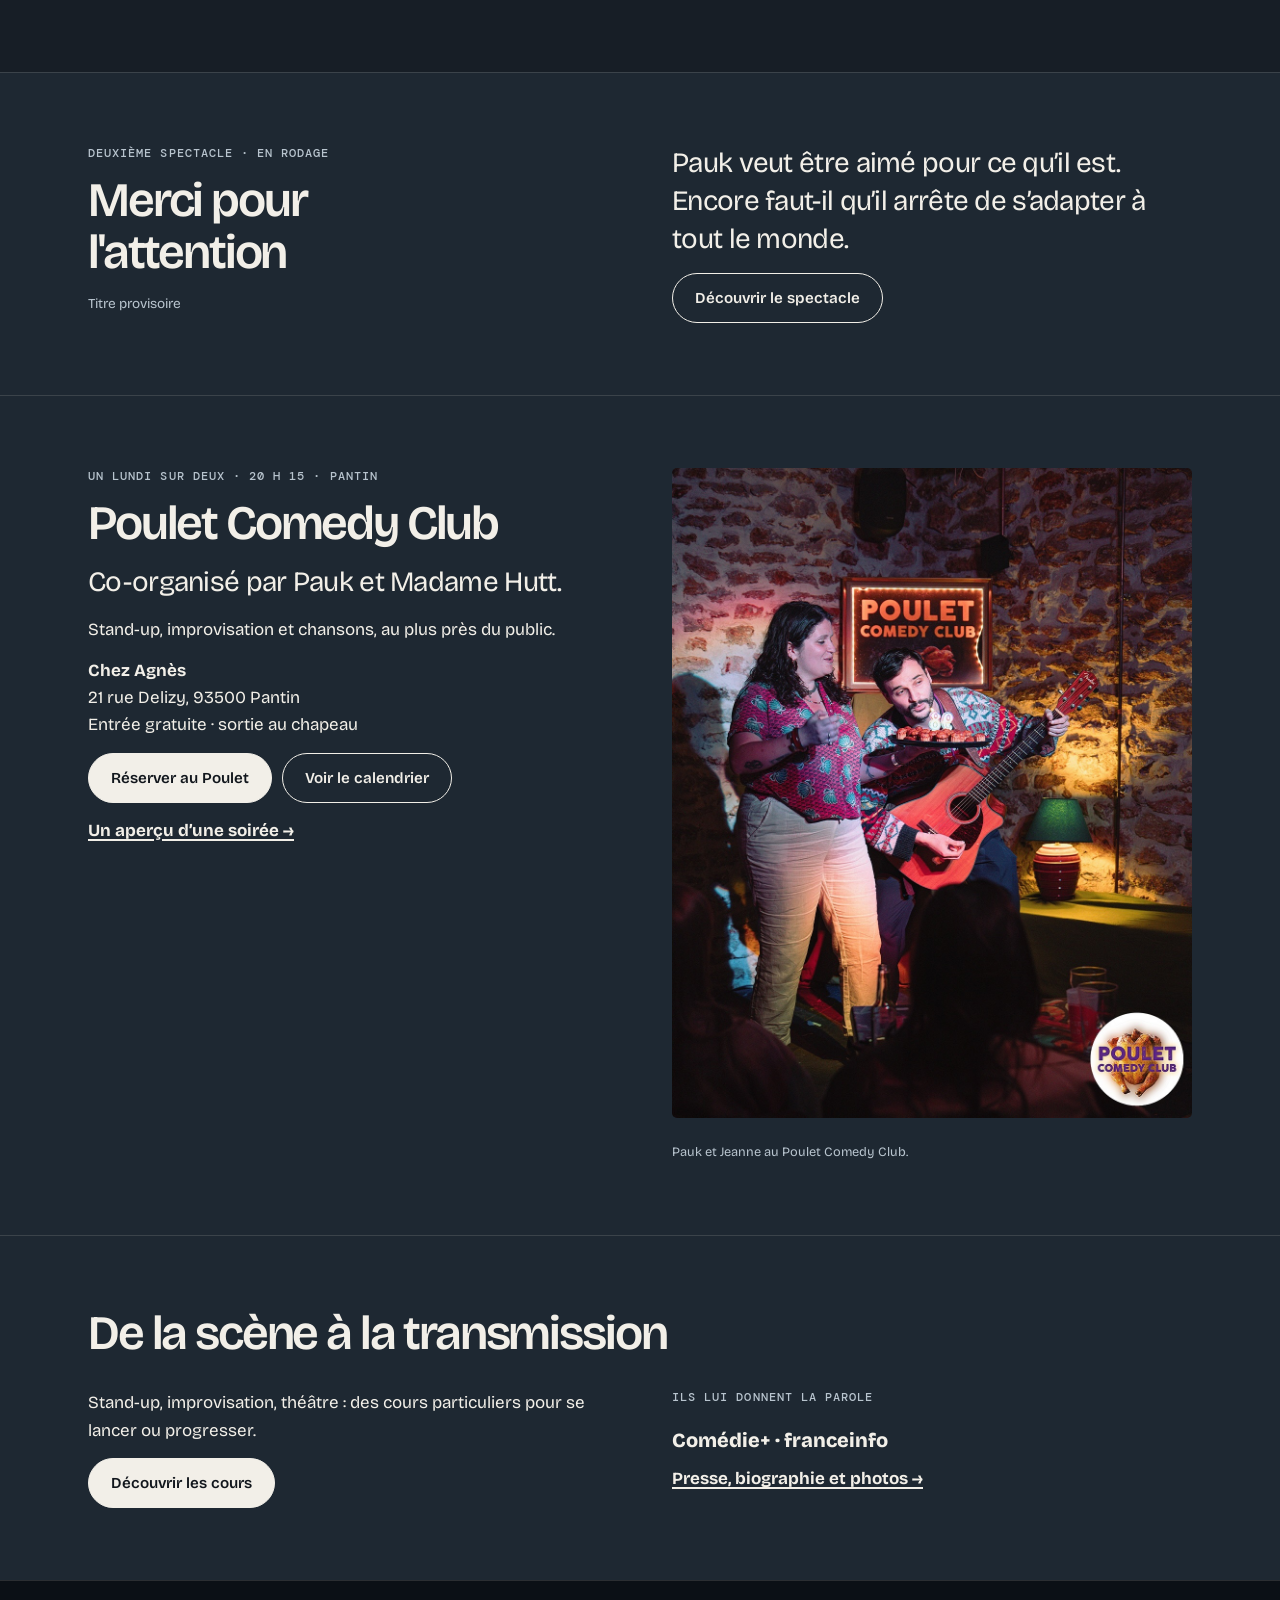
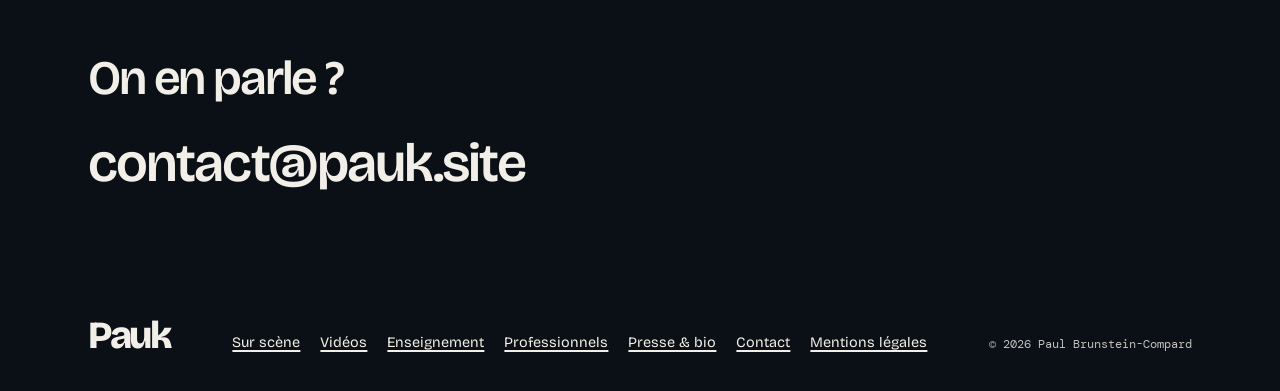
==== commit 53dd718c: "Alleger l'accueil et ajouter un calendrier des spectacles" ====
--- a/index.html
+++ b/index.html
@@ -15,7 +15,7 @@
 <link rel="preconnect" href="https://fonts.googleapis.com">
 <link rel="preconnect" href="https://fonts.gstatic.com" crossorigin>
 <link rel="stylesheet" href="https://fonts.googleapis.com/css2?family=Bricolage+Grotesque:opsz,wght@12..96,400;12..96,500;12..96,600;12..96,800&family=DM+Mono:wght@400;500&display=swap">
-<link rel="stylesheet" href="assets/style.css?v=20261114-agenda3">
+<link rel="stylesheet" href="assets/style.css?v=20261114-calendrier1">
 <script>document.documentElement.classList.add('js')</script>
 <script type="application/ld+json">
 {
@@ -59,10 +59,10 @@
 <div>
 <p class="eyebrow">Humoriste · Paris, et au-delà</p>
 <h1>Pauk<span>On se<br>rencontre ?</span></h1>
-<p class="tagline">Du stand-up, des chansons et de l’improvisation. Il veut plaire à tout le monde. Même à vous.<small>Paul Brunstein-Compard · humoriste et improvisateur</small></p>
-<div class="btns"><a class="btn" href="sur-scene.html#dates">Voir les dates</a><a class="btn ghost" href="professionnels.html">Le programmer</a>
+<p class="tagline">Du stand-up, des chansons et de l’improvisation.</p>
+<div class="btns"><a class="btn" href="#dates">Voir les dates</a><a class="btn ghost" href="professionnels.html">Le programmer</a>
 </div>
-<p class="hero-note">Comedy clubs · théâtres · festivals<br>À Paris, partout en France et à l’étranger.</p>
+
 </div>
 <figure class="hero-photo">
 <div class="portrait"><img src="assets/img/pauk-sur-scene.jpg" srcset="assets/img/pauk-sur-scene.jpg 1200w, assets/img/hd/pauk-sur-scene-hd.jpg 1536w" sizes="(max-width: 860px) 90vw, 45vw" width="1200" height="1600" alt="Pauk sur scène, en pull jacquard, micro à la main" fetchpriority="high">
@@ -73,38 +73,38 @@
 <div class="inner">
 <h2 class="h2">D’abord, le voir jouer</h2>
 <div class="band-head">
-<p>Un aperçu vaut mieux qu’un long discours. Il en fait quand même, sur scène.</p><a class="more" href="videos.html">Toutes les vidéos →</a>
+<a class="more" href="videos.html">Toutes les vidéos →</a>
 </div>
 <div class="cards"><a class="card" href="https://youtu.be/kFHlGbhOhig" target="_blank" rel="noopener">
 <div class="thumb "><img src="assets/img/pauk-sur-scene.jpg" alt="" loading="lazy"><span class="play" aria-hidden="true"></span>
-</div><span class="meta">Stand-up · YouTube</span><b>Quinze minutes sur scène</b><span>Un extrait du deuxième spectacle, testé en tournée en Bourgogne.</span></a><a class="card" href="https://www.canalplus.com/divertissement/comedie-club-tour-doully/h/23907954_50016/saisons/" target="_blank" rel="noopener">
+</div><span class="meta">Stand-up · YouTube</span><b>Quinze minutes sur scène</b></a><a class="card" href="https://www.canalplus.com/divertissement/comedie-club-tour-doully/h/23907954_50016/saisons/" target="_blank" rel="noopener">
 <div class="thumb "><img src="assets/img/comedie-plus-original.jpg" alt="" loading="lazy">
-</div><span class="meta">Comédie+ · Canal+</span><b>Comedy Club Tour avec Doully</b><span>Retrouver l’émission et le passage de Pauk sur Canal+.</span></a><a class="card" href="https://www.instagram.com/p/C6YWDKhs6rn/" target="_blank" rel="noopener">
+</div><span class="meta">Comédie+ · Canal+</span><b>Comedy Club Tour avec Doully</b></a><a class="card" href="https://www.instagram.com/p/C6YWDKhs6rn/" target="_blank" rel="noopener">
 <div class="thumb "><img src="assets/img/pauk-guitare.jpg" alt="" loading="lazy"><span class="play" aria-hidden="true"></span>
-</div><span class="meta">Musique · Collaborations</span><b>Les chansons improvisées</b><span>Des chansons pour des inconnus, à retrouver sur Instagram.</span></a>
+</div><span class="meta">Musique · Collaborations</span><b>Les chansons improvisées</b></a>
 </div>
 </div>
-</section><section class="band soft" id="instagram"><div class="inner"><h2 class="h2">Les vidéos épinglées<span class="kicker">Trois vidéos de Pauk sur Instagram</span></h2><div class="cards"><a class="card" href="https://www.instagram.com/louiiseduck/reel/DeCgoejCS1G/" target="_blank" rel="noopener"><div class="thumb instagram"><img src="assets/img/instagram-epingle-1.jpg" alt="Vignette de la vidéo : Les boomers et Mai 68" loading="lazy"></div><span class="video-views" data-instagram-views="DeCgoejCS1G" hidden></span><span class="meta">Instagram · Avec Louise Duck</span><b>Les boomers et Mai 68</b><span>Voir la vidéo →</span></a><a class="card" href="https://www.instagram.com/paukofficieux/reel/DVeIkbajRNJ/" target="_blank" rel="noopener"><div class="thumb instagram"><img src="assets/img/instagram-epingle-2.jpg" alt="Vignette de la vidéo : Les chansons improvisées" loading="lazy"></div><span class="video-views" data-instagram-views="DVeIkbajRNJ" hidden></span><span class="meta">Instagram · Avec MCFla</span><b>Les chansons improvisées</b><span>Voir la vidéo →</span></a><a class="card" href="https://www.instagram.com/romain.premier/reel/DaLJqQoMEcN/" target="_blank" rel="noopener"><div class="thumb instagram"><img src="assets/img/instagram-epingle-3.jpg" alt="Vignette de la vidéo : Milliardaires en danger" loading="lazy"></div><span class="video-views" data-instagram-views="DaLJqQoMEcN" hidden></span><span class="meta">Instagram · Avec Romain Premier</span><b>Milliardaires en danger</b><span>Voir la vidéo →</span></a></div></div></section><section class="band " id="dates">
+</section><section class="band soft" id="instagram"><div class="inner"><h2 class="h2">Les vidéos épinglées</h2><div class="cards"><a class="card" href="https://www.instagram.com/louiiseduck/reel/DeCgoejCS1G/" target="_blank" rel="noopener"><div class="thumb instagram"><img src="assets/img/instagram-epingle-1.jpg" alt="Vignette de la vidéo : Les boomers et Mai 68" loading="lazy"></div><span class="video-views" data-instagram-views="DeCgoejCS1G" hidden></span><span class="meta">Instagram · Avec Louise Duck</span><b>Les boomers et Mai 68</b><span>Voir la vidéo →</span></a><a class="card" href="https://www.instagram.com/paukofficieux/reel/DVeIkbajRNJ/" target="_blank" rel="noopener"><div class="thumb instagram"><img src="assets/img/instagram-epingle-2.jpg" alt="Vignette de la vidéo : Les chansons improvisées" loading="lazy"></div><span class="video-views" data-instagram-views="DVeIkbajRNJ" hidden></span><span class="meta">Instagram · Avec MCFla</span><b>Les chansons improvisées</b><span>Voir la vidéo →</span></a><a class="card" href="https://www.instagram.com/romain.premier/reel/DaLJqQoMEcN/" target="_blank" rel="noopener"><div class="thumb instagram"><img src="assets/img/instagram-epingle-3.jpg" alt="Vignette de la vidéo : Milliardaires en danger" loading="lazy"></div><span class="video-views" data-instagram-views="DaLJqQoMEcN" hidden></span><span class="meta">Instagram · Avec Romain Premier</span><b>Milliardaires en danger</b><span>Voir la vidéo →</span></a></div></div></section><section class="band " id="dates">
 <div class="inner">
 <h2 class="h2">Le voir sur scène</h2>
-<ul class="setlist" data-dates data-limit="4"></ul>
+<div data-calendar></div><a class="more" href="sur-scene.html#dates">Toutes les dates →</a>
 <p class="setlist-empty" role="status">Les prochaines dates seront annoncées ici. <a href="contact.html#booking">Contacter Pauk</a> pour connaître les représentations à venir.</p><noscript>
-<p>Pour connaître les prochaines dates, <a href="contact.html">contactez Pauk</a>.</p></noscript>
+<p><a href="sur-scene.html#dates">Consulter l’agenda</a>.</p></noscript>
 </div>
-</section><section class="band soft"><div class="inner"><div class="split"><div><p class="eyebrow">Deuxième spectacle · en rodage</p><h2 class="h2">Merci pour<br>l'attention</h2><p class="caption">Titre provisoire</p></div><div><p class="lead">Pauk veut être aimé pour ce qu’il est.<br>Encore faut-il qu’il arrête de s’adapter à tout le monde.</p><p>Un spectacle en création où le stand-up, les chansons et l’improvisation se rencontrent. Avec vous, si tout se passe comme il ne l’a pas prévu.</p><div class="btns"><a class="btn ghost" href="sur-scene.html#nouveau-spectacle">Découvrir le spectacle</a></div></div></div></section><section class="band soft" id="poulet"><div class="inner"><div class="split"><div class="prose"><p class="eyebrow">Un lundi sur deux · 20 h 15 · Pantin</p><h2 class="h2">Poulet Comedy Club</h2><p class="lead">Un plateau, des rencontres.<br>Et parfois une chanson qui n’était pas prévue.</p><p>Pauk prend le micro, présente les humoristes et partage la scène au Poulet Comedy Club. Des blagues en rodage, de l’improvisation et le public tout près.</p><p><strong>Chez Agnès</strong><br>21 rue Delizy, 93500 Pantin<br>Entrée gratuite · sortie au chapeau</p><div class="btns"><a class="btn" href="https://www.billetreduc.com/spectacle/poulet-comedy-club-389162" target="_blank" rel="noopener">Réserver au Poulet</a><a class="btn ghost" href="sur-scene.html#dates">Voir le calendrier</a></div><a class="more" href="videos.html#poulet-videos">Un aperçu d’une soirée →</a></div><figure class="editorial-photo"><img src="assets/img/pauk-poulet-micro.jpg" width="1080" height="1350" alt="Pauk au micro devant l’enseigne du Poulet Comedy Club" loading="lazy"><figcaption>Au Poulet Comedy Club, chez Agnès à Pantin.</figcaption></figure></div></div></section><section class="band soft">
+</section><section class="band soft"><div class="inner"><div class="split"><div><p class="eyebrow">Deuxième spectacle · en rodage</p><h2 class="h2">Merci pour<br>l'attention</h2><p class="caption">Titre provisoire</p></div><div><p class="lead">Pauk veut être aimé pour ce qu’il est.<br>Encore faut-il qu’il arrête de s’adapter à tout le monde.</p><div class="btns"><a class="btn ghost" href="sur-scene.html#nouveau-spectacle">Découvrir le spectacle</a></div></div></div></section><section class="band soft" id="poulet"><div class="inner"><div class="split"><div class="prose"><p class="eyebrow">Un lundi sur deux · 20 h 15 · Pantin</p><h2 class="h2">Poulet Comedy Club</h2><p class="lead">Co-organisé par Pauk et Madame Hutt.</p><p>Stand-up, improvisation et chansons, au plus près du public.</p><p><strong>Chez Agnès</strong><br>21 rue Delizy, 93500 Pantin<br>Entrée gratuite · sortie au chapeau</p><div class="btns"><a class="btn" href="https://www.billetreduc.com/spectacle/poulet-comedy-club-389162" target="_blank" rel="noopener">Réserver au Poulet</a><a class="btn ghost" href="#dates">Voir le calendrier</a></div><a class="more" href="videos.html#poulet-videos">Un aperçu d’une soirée →</a></div><figure class="editorial-photo"><img src="assets/img/pauk-jeanne-anniversaire.jpg" width="1080" height="1350" alt="Pauk souffle les bougies d’un gâteau d’anniversaire, avec Jeanne au Poulet Comedy Club" loading="lazy"><figcaption>Pauk et Jeanne au Poulet Comedy Club.</figcaption></figure></div></div></section><section class="band soft">
 <div class="inner">
 <h2 class="h2">De la scène à la transmission</h2>
 <div class="split">
 <div>
-<p class="lead">Vos premières minutes.<br>Votre prochain spectacle.</p>
-<p>Professeur de stand-up, d’improvisation et de théâtre, Pauk accompagne aussi les humoristes en cours particuliers. Pour se lancer, retravailler un texte ou préparer la scène.</p>
+
+<p>Stand-up, improvisation, théâtre : des cours particuliers pour se lancer ou progresser.</p>
 <div class="btns"><a class="btn" href="enseignement.html">Découvrir les cours</a>
 </div>
 </div>
 <div class="prose">
 <p class="eyebrow">Ils lui donnent la parole</p>
 <h3>Comédie+ · franceinfo</h3>
-<p>Passages sur scène, entretiens sur l’humour et prises de parole dans les médias.</p><a class="more" href="presse.html">Presse, biographie et photos →</a>
+<a class="more" href="presse.html">Presse, biographie et photos →</a>
 </div>
 </div>
 </div>
@@ -112,7 +112,7 @@
 <div class="inner">
 <h2 class="h2">On en parle ?</h2>
 <div class="contact-one"><a class="mail-big" href="mailto:contact@pauk.site">contact@pauk.site</a>
-<p>Pour programmer Pauk, organiser un atelier ou travailler vos blagues en cours particulier.</p>
+
 </div>
 </div>
 </section></main>
@@ -134,8 +134,8 @@
     <small>© 2026 Paul Brunstein-Compard</small>
   </div>
 </footer>
-<script src="assets/contenu.js?v=20261114-agenda3"></script>
-<script src="assets/statistiques.js?v=20261114-agenda3"></script>
-<script src="assets/site.js?v=20261114-agenda3"></script>
+<script src="assets/contenu.js?v=20261114-calendrier1"></script>
+<script src="assets/statistiques.js?v=20261114-calendrier1"></script>
+<script src="assets/site.js?v=20261114-calendrier1"></script>
 </body>
 </html>
--- a/assets/style.css
+++ b/assets/style.css
@@ -442,3 +442,27 @@
 .follower-breakdown span { font-size: .85rem; color: var(--ink-soft); }
 .card .video-views { font: 500 .8rem var(--mono); color: var(--pink); }
 @media(max-width:600px) { .follower-breakdown { margin-top: 20px; width: 100%; } }
+
+/* Calendrier interactif des représentations */
+.show-calendar { display:grid; grid-template-columns:minmax(280px,420px) minmax(0,1fr); gap:40px; margin:28px 0; align-items:start; }
+.calendar-panel { border:1px solid #f2efe844; border-radius:12px; padding:18px; background:var(--yellow); }
+.calendar-head { display:flex; align-items:center; justify-content:space-between; gap:12px; margin-bottom:14px; }
+.calendar-head h3 { font-size:1.15rem; text-transform:capitalize; }
+.calendar-head button { border:1px solid #f2efe844; border-radius:50%; width:36px; height:36px; color:var(--ink); background:transparent; cursor:pointer; font-size:1.2rem; }
+.calendar-head button:disabled { opacity:.25; cursor:default; }
+.calendar-grid { width:100%; border-collapse:separate; border-spacing:3px; table-layout:fixed; text-align:center; }
+.calendar-grid th { font:400 .72rem var(--mono); color:var(--ink-soft); padding-bottom:8px; }
+.calendar-grid td { height:44px; padding:0; }
+.calendar-grid td span, .calendar-grid td button { display:grid; place-items:center; width:100%; min-height:44px; font:500 .95rem var(--body); }
+.calendar-grid td span { color:var(--ink-soft); opacity:.55; }
+.calendar-grid td button { background:var(--pink); color:#11161C; border:2px solid transparent; border-radius:7px; cursor:pointer; font-weight:800; }
+.calendar-grid td button:hover { background:var(--ink); }
+.calendar-grid td button[aria-pressed="true"] { background:var(--ink); border-color:var(--pink); box-shadow:0 0 0 2px var(--pink); }
+.calendar-grid [aria-current="date"] { text-decoration:underline; text-underline-offset:4px; }
+.calendar-legend { margin-top:12px; font-size:.8rem; color:var(--ink-soft); }
+.calendar-details h3 { font-size:1.1rem; margin-bottom:18px; }
+.calendar-details h3::first-letter { text-transform:uppercase; }
+.calendar-details .setlist li { grid-template-columns:1fr; gap:12px; }
+.calendar-details .setlist .when { display:none; }
+.calendar-details .setlist .side { justify-content:flex-start; }
+@media(max-width:760px) { .show-calendar { grid-template-columns:1fr; gap:24px; } .calendar-panel { max-width:440px; width:100%; } }
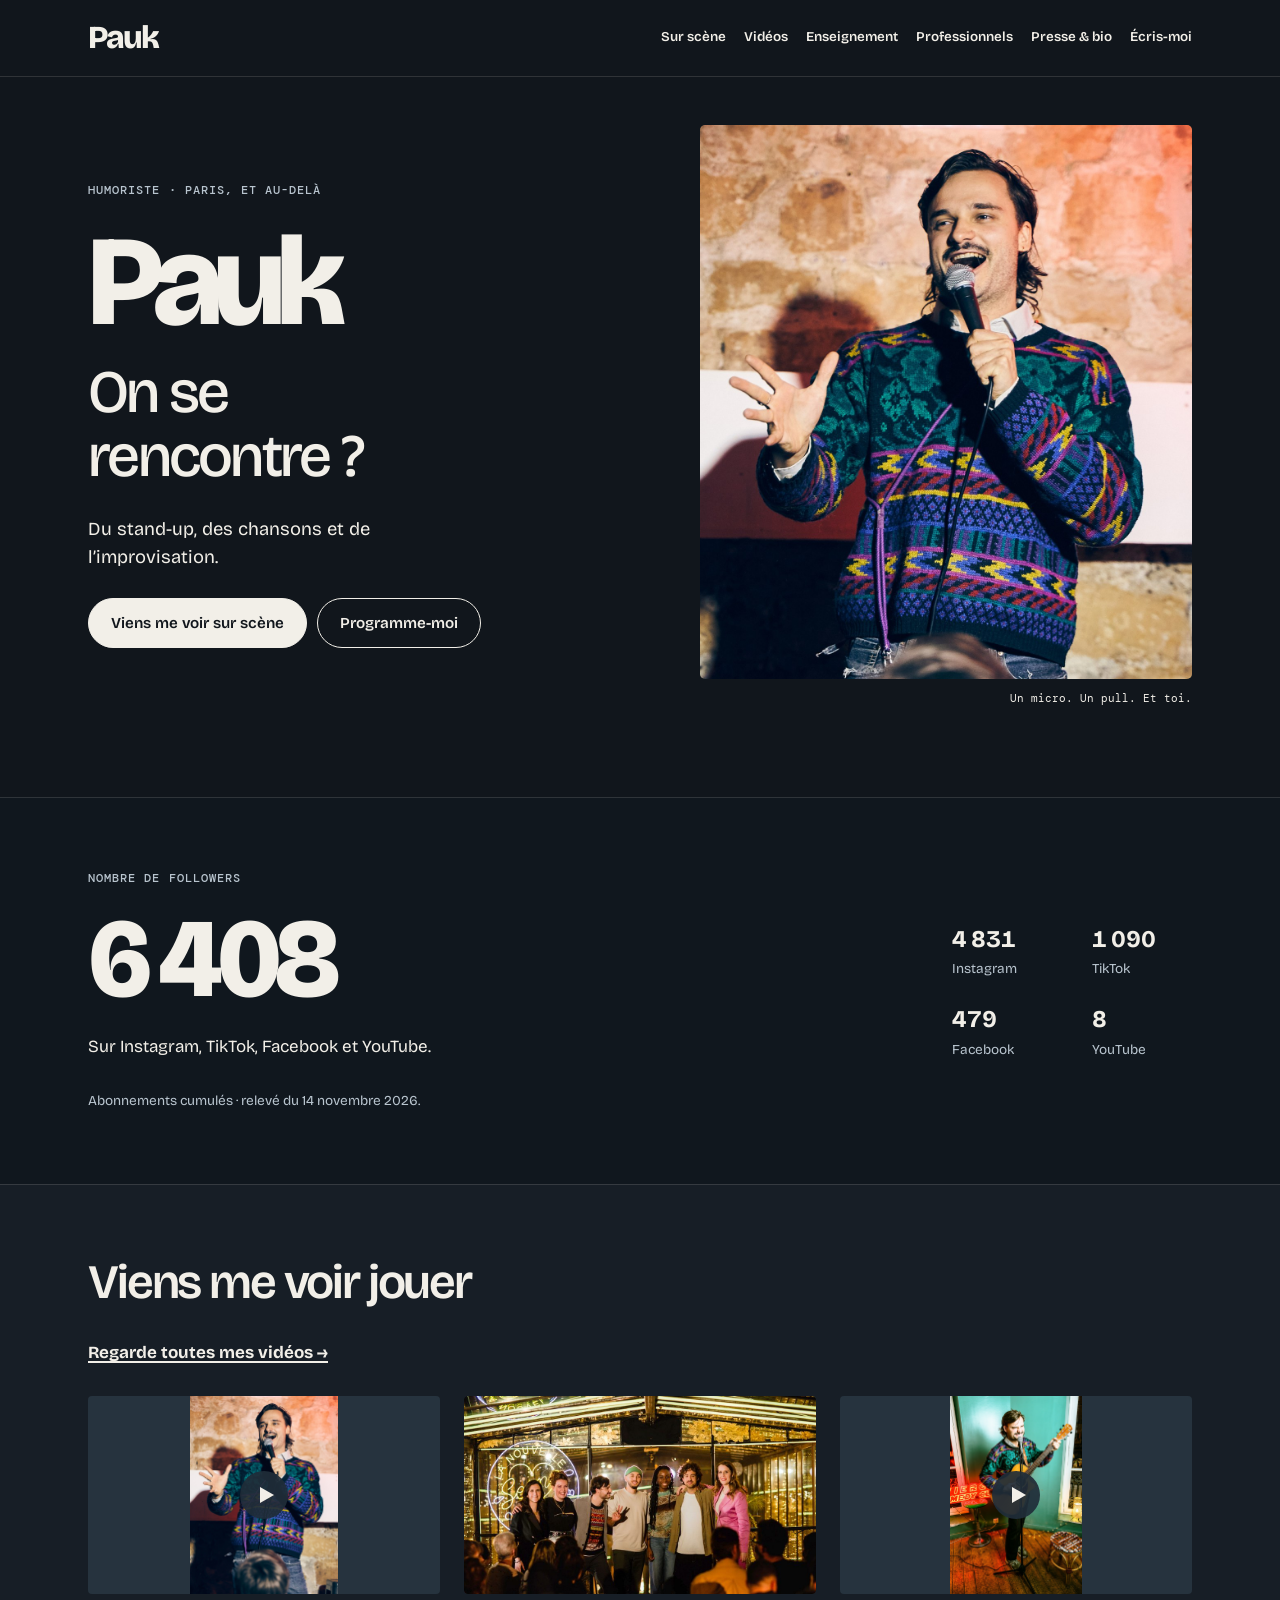
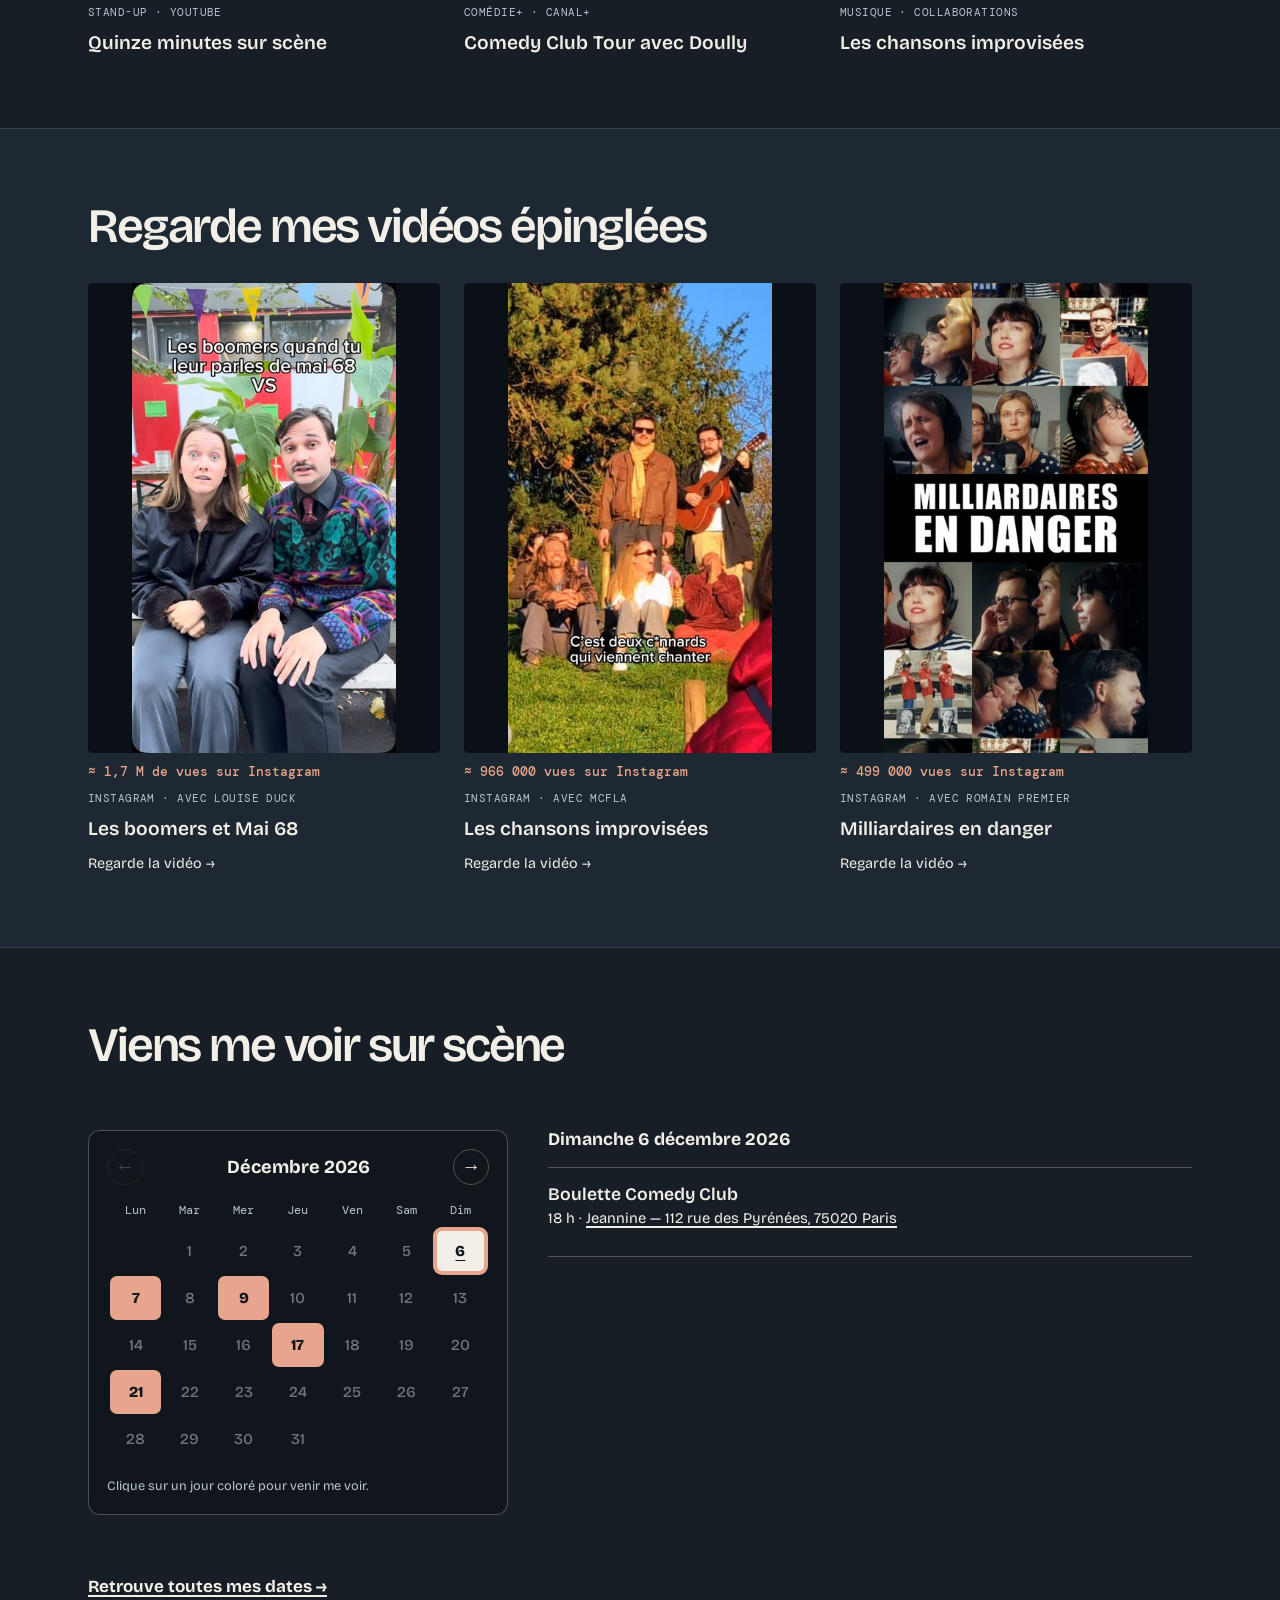
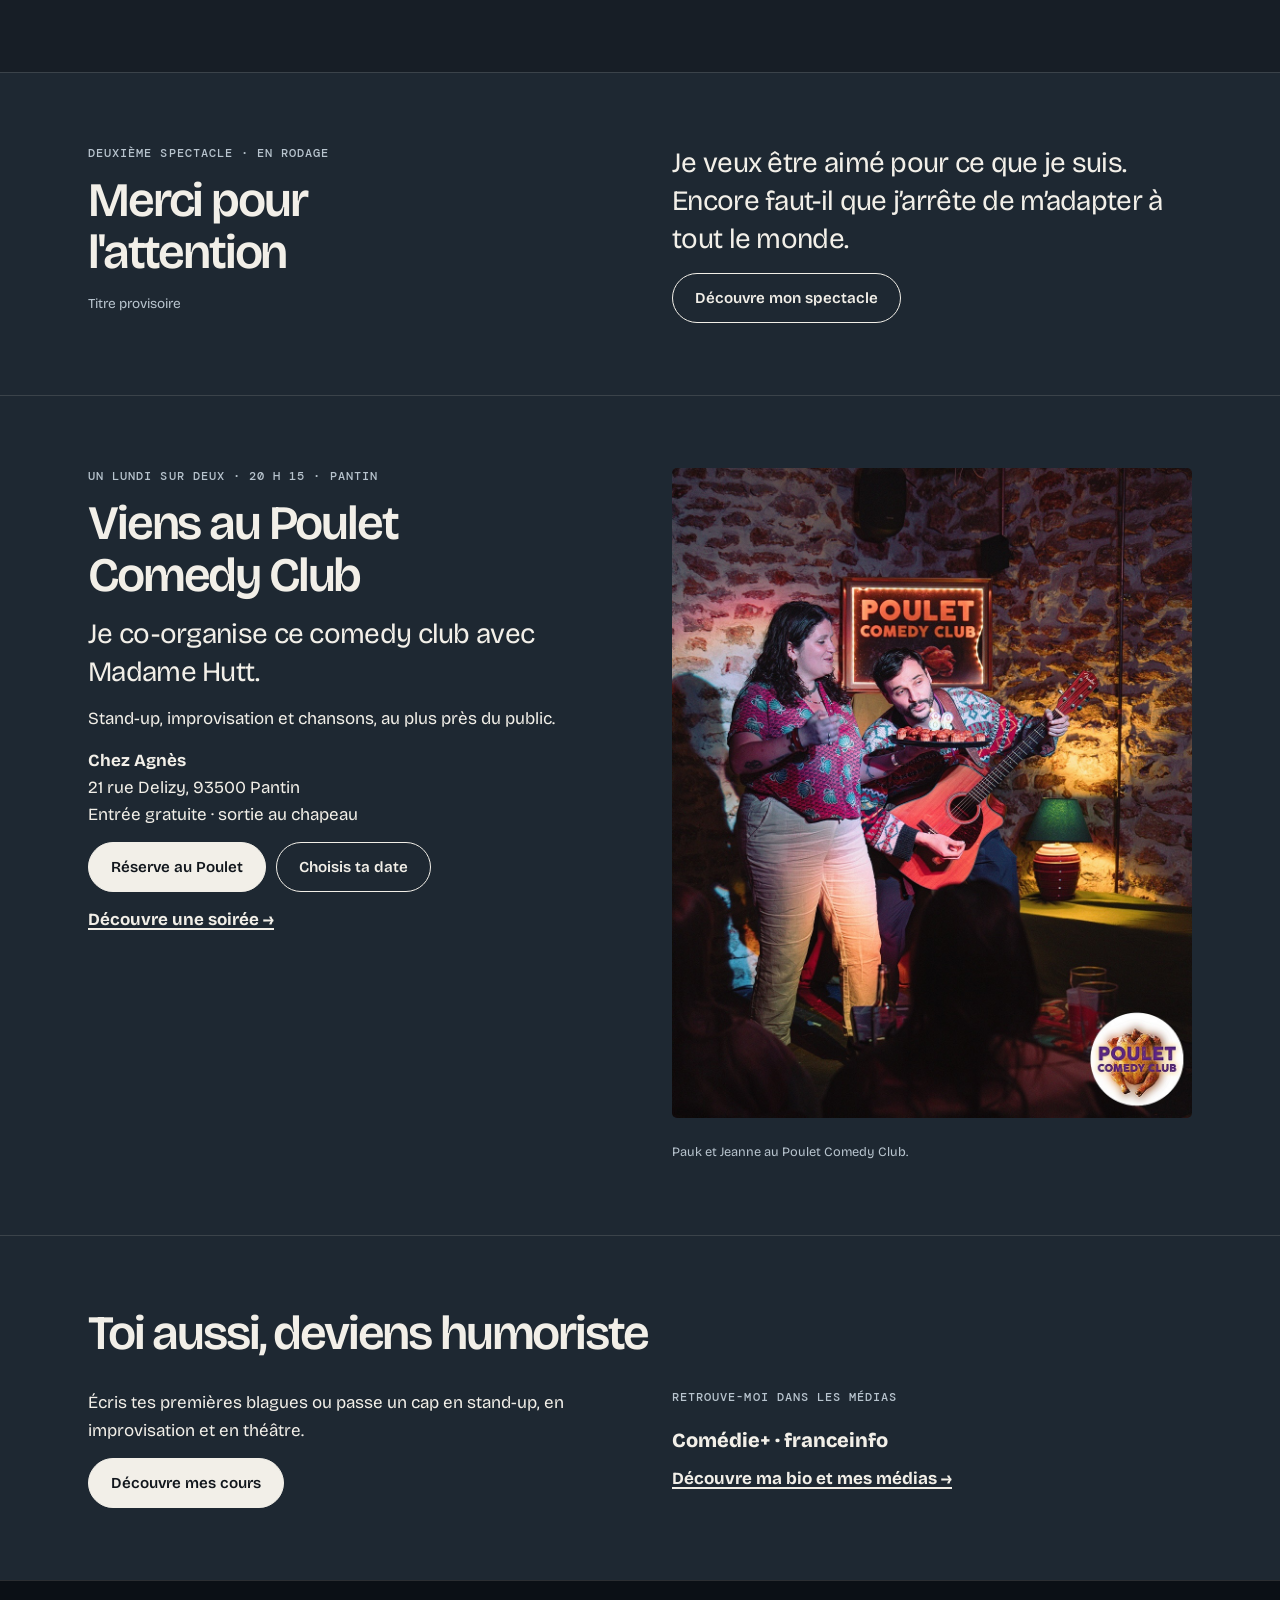
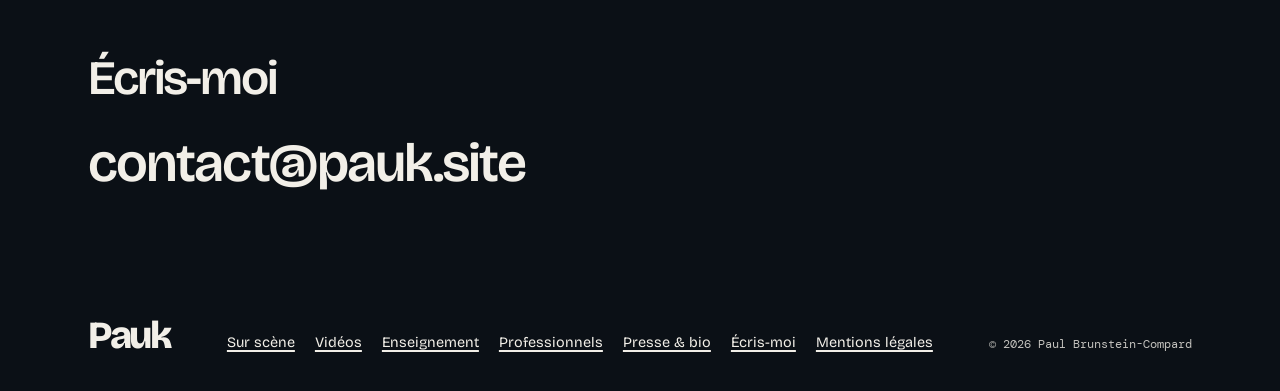
==== commit 3fb42f1d: "Adresser les textes directement au visiteur au tutoiement" ====
--- a/index.html
+++ b/index.html
@@ -15,7 +15,7 @@
 <link rel="preconnect" href="https://fonts.googleapis.com">
 <link rel="preconnect" href="https://fonts.gstatic.com" crossorigin>
 <link rel="stylesheet" href="https://fonts.googleapis.com/css2?family=Bricolage+Grotesque:opsz,wght@12..96,400;12..96,500;12..96,600;12..96,800&family=DM+Mono:wght@400;500&display=swap">
-<link rel="stylesheet" href="assets/style.css?v=20261114-calendrier1">
+<link rel="stylesheet" href="assets/style.css?v=20261114-direct1">
 <script>document.documentElement.classList.add('js')</script>
 <script type="application/ld+json">
 {
@@ -48,7 +48,7 @@
         <li><a href="enseignement.html">Enseignement</a></li>
         <li><a href="professionnels.html">Professionnels</a></li>
 <li><a href="presse.html">Presse & bio</a></li>
-        <li><a href="contact.html">Contact</a></li>
+        <li><a href="contact.html">Écris-moi</a></li>
       </ul>
     </nav>
   </div>
@@ -60,20 +60,20 @@
 <p class="eyebrow">Humoriste · Paris, et au-delà</p>
 <h1>Pauk<span>On se<br>rencontre ?</span></h1>
 <p class="tagline">Du stand-up, des chansons et de l’improvisation.</p>
-<div class="btns"><a class="btn" href="#dates">Voir les dates</a><a class="btn ghost" href="professionnels.html">Le programmer</a>
+<div class="btns"><a class="btn" href="#dates">Viens me voir sur scène</a><a class="btn ghost" href="professionnels.html">Programme-moi</a>
 </div>
 
 </div>
 <figure class="hero-photo">
 <div class="portrait"><img src="assets/img/pauk-sur-scene.jpg" srcset="assets/img/pauk-sur-scene.jpg 1200w, assets/img/hd/pauk-sur-scene-hd.jpg 1536w" sizes="(max-width: 860px) 90vw, 45vw" width="1200" height="1600" alt="Pauk sur scène, en pull jacquard, micro à la main" fetchpriority="high">
-</div><figcaption>Un micro. Un pull. Et vous.</figcaption>
+</div><figcaption>Un micro. Un pull. Et toi.</figcaption>
 </figure>
 </div>
 </section><div class="knit" aria-hidden="true"></div><section class="band social-count" id="followers" aria-labelledby="followers-title"><div class="inner"><div class="band-head"><div><p class="eyebrow" id="followers-title">Nombre de followers</p><p class="follower-total" data-followers-total>6 408</p><p>Sur Instagram, TikTok, Facebook et YouTube.</p></div><ul class="follower-breakdown" data-followers-breakdown></ul></div><p class="caption" data-stats-date>Abonnements cumulés · relevé du 14 novembre 2026.</p></div></section><section class="band ">
 <div class="inner">
-<h2 class="h2">D’abord, le voir jouer</h2>
+<h2 class="h2">Viens me voir jouer</h2>
 <div class="band-head">
-<a class="more" href="videos.html">Toutes les vidéos →</a>
+<a class="more" href="videos.html">Regarde toutes mes vidéos →</a>
 </div>
 <div class="cards"><a class="card" href="https://youtu.be/kFHlGbhOhig" target="_blank" rel="noopener">
 <div class="thumb "><img src="assets/img/pauk-sur-scene.jpg" alt="" loading="lazy"><span class="play" aria-hidden="true"></span>
@@ -84,33 +84,33 @@
 </div><span class="meta">Musique · Collaborations</span><b>Les chansons improvisées</b></a>
 </div>
 </div>
-</section><section class="band soft" id="instagram"><div class="inner"><h2 class="h2">Les vidéos épinglées</h2><div class="cards"><a class="card" href="https://www.instagram.com/louiiseduck/reel/DeCgoejCS1G/" target="_blank" rel="noopener"><div class="thumb instagram"><img src="assets/img/instagram-epingle-1.jpg" alt="Vignette de la vidéo : Les boomers et Mai 68" loading="lazy"></div><span class="video-views" data-instagram-views="DeCgoejCS1G" hidden></span><span class="meta">Instagram · Avec Louise Duck</span><b>Les boomers et Mai 68</b><span>Voir la vidéo →</span></a><a class="card" href="https://www.instagram.com/paukofficieux/reel/DVeIkbajRNJ/" target="_blank" rel="noopener"><div class="thumb instagram"><img src="assets/img/instagram-epingle-2.jpg" alt="Vignette de la vidéo : Les chansons improvisées" loading="lazy"></div><span class="video-views" data-instagram-views="DVeIkbajRNJ" hidden></span><span class="meta">Instagram · Avec MCFla</span><b>Les chansons improvisées</b><span>Voir la vidéo →</span></a><a class="card" href="https://www.instagram.com/romain.premier/reel/DaLJqQoMEcN/" target="_blank" rel="noopener"><div class="thumb instagram"><img src="assets/img/instagram-epingle-3.jpg" alt="Vignette de la vidéo : Milliardaires en danger" loading="lazy"></div><span class="video-views" data-instagram-views="DaLJqQoMEcN" hidden></span><span class="meta">Instagram · Avec Romain Premier</span><b>Milliardaires en danger</b><span>Voir la vidéo →</span></a></div></div></section><section class="band " id="dates">
+</section><section class="band soft" id="instagram"><div class="inner"><h2 class="h2">Regarde mes vidéos épinglées</h2><div class="cards"><a class="card" href="https://www.instagram.com/louiiseduck/reel/DeCgoejCS1G/" target="_blank" rel="noopener"><div class="thumb instagram"><img src="assets/img/instagram-epingle-1.jpg" alt="Vignette de la vidéo : Les boomers et Mai 68" loading="lazy"></div><span class="video-views" data-instagram-views="DeCgoejCS1G" hidden></span><span class="meta">Instagram · Avec Louise Duck</span><b>Les boomers et Mai 68</b><span>Regarde la vidéo →</span></a><a class="card" href="https://www.instagram.com/paukofficieux/reel/DVeIkbajRNJ/" target="_blank" rel="noopener"><div class="thumb instagram"><img src="assets/img/instagram-epingle-2.jpg" alt="Vignette de la vidéo : Les chansons improvisées" loading="lazy"></div><span class="video-views" data-instagram-views="DVeIkbajRNJ" hidden></span><span class="meta">Instagram · Avec MCFla</span><b>Les chansons improvisées</b><span>Regarde la vidéo →</span></a><a class="card" href="https://www.instagram.com/romain.premier/reel/DaLJqQoMEcN/" target="_blank" rel="noopener"><div class="thumb instagram"><img src="assets/img/instagram-epingle-3.jpg" alt="Vignette de la vidéo : Milliardaires en danger" loading="lazy"></div><span class="video-views" data-instagram-views="DaLJqQoMEcN" hidden></span><span class="meta">Instagram · Avec Romain Premier</span><b>Milliardaires en danger</b><span>Regarde la vidéo →</span></a></div></div></section><section class="band " id="dates">
 <div class="inner">
-<h2 class="h2">Le voir sur scène</h2>
-<div data-calendar></div><a class="more" href="sur-scene.html#dates">Toutes les dates →</a>
-<p class="setlist-empty" role="status">Les prochaines dates seront annoncées ici. <a href="contact.html#booking">Contacter Pauk</a> pour connaître les représentations à venir.</p><noscript>
-<p><a href="sur-scene.html#dates">Consulter l’agenda</a>.</p></noscript>
+<h2 class="h2">Viens me voir sur scène</h2>
+<div data-calendar></div><a class="more" href="sur-scene.html#dates">Retrouve toutes mes dates →</a>
+<p class="setlist-empty" role="status">Retrouve ici mes prochaines dates. <a href="contact.html#booking">Écris-moi</a> pour connaître les prochaines représentations.</p><noscript>
+<p><a href="sur-scene.html#dates">Consulte l’agenda</a>.</p></noscript>
 </div>
-</section><section class="band soft"><div class="inner"><div class="split"><div><p class="eyebrow">Deuxième spectacle · en rodage</p><h2 class="h2">Merci pour<br>l'attention</h2><p class="caption">Titre provisoire</p></div><div><p class="lead">Pauk veut être aimé pour ce qu’il est.<br>Encore faut-il qu’il arrête de s’adapter à tout le monde.</p><div class="btns"><a class="btn ghost" href="sur-scene.html#nouveau-spectacle">Découvrir le spectacle</a></div></div></div></section><section class="band soft" id="poulet"><div class="inner"><div class="split"><div class="prose"><p class="eyebrow">Un lundi sur deux · 20 h 15 · Pantin</p><h2 class="h2">Poulet Comedy Club</h2><p class="lead">Co-organisé par Pauk et Madame Hutt.</p><p>Stand-up, improvisation et chansons, au plus près du public.</p><p><strong>Chez Agnès</strong><br>21 rue Delizy, 93500 Pantin<br>Entrée gratuite · sortie au chapeau</p><div class="btns"><a class="btn" href="https://www.billetreduc.com/spectacle/poulet-comedy-club-389162" target="_blank" rel="noopener">Réserver au Poulet</a><a class="btn ghost" href="#dates">Voir le calendrier</a></div><a class="more" href="videos.html#poulet-videos">Un aperçu d’une soirée →</a></div><figure class="editorial-photo"><img src="assets/img/pauk-jeanne-anniversaire.jpg" width="1080" height="1350" alt="Pauk souffle les bougies d’un gâteau d’anniversaire, avec Jeanne au Poulet Comedy Club" loading="lazy"><figcaption>Pauk et Jeanne au Poulet Comedy Club.</figcaption></figure></div></div></section><section class="band soft">
+</section><section class="band soft"><div class="inner"><div class="split"><div><p class="eyebrow">Deuxième spectacle · en rodage</p><h2 class="h2">Merci pour<br>l'attention</h2><p class="caption">Titre provisoire</p></div><div><p class="lead">Je veux être aimé pour ce que je suis.<br>Encore faut-il que j’arrête de m’adapter à tout le monde.</p><div class="btns"><a class="btn ghost" href="sur-scene.html#nouveau-spectacle">Découvre mon spectacle</a></div></div></div></section><section class="band soft" id="poulet"><div class="inner"><div class="split"><div class="prose"><p class="eyebrow">Un lundi sur deux · 20 h 15 · Pantin</p><h2 class="h2">Viens au Poulet Comedy Club</h2><p class="lead">Je co-organise ce comedy club avec Madame Hutt.</p><p>Stand-up, improvisation et chansons, au plus près du public.</p><p><strong>Chez Agnès</strong><br>21 rue Delizy, 93500 Pantin<br>Entrée gratuite · sortie au chapeau</p><div class="btns"><a class="btn" href="https://www.billetreduc.com/spectacle/poulet-comedy-club-389162" target="_blank" rel="noopener">Réserve au Poulet</a><a class="btn ghost" href="#dates">Choisis ta date</a></div><a class="more" href="videos.html#poulet-videos">Découvre une soirée →</a></div><figure class="editorial-photo"><img src="assets/img/pauk-jeanne-anniversaire.jpg" width="1080" height="1350" alt="Pauk souffle les bougies d’un gâteau d’anniversaire, avec Jeanne au Poulet Comedy Club" loading="lazy"><figcaption>Pauk et Jeanne au Poulet Comedy Club.</figcaption></figure></div></div></section><section class="band soft">
 <div class="inner">
-<h2 class="h2">De la scène à la transmission</h2>
+<h2 class="h2">Toi aussi, deviens humoriste</h2>
 <div class="split">
 <div>
 
-<p>Stand-up, improvisation, théâtre : des cours particuliers pour se lancer ou progresser.</p>
-<div class="btns"><a class="btn" href="enseignement.html">Découvrir les cours</a>
+<p>Écris tes premières blagues ou passe un cap en stand-up, en improvisation et en théâtre.</p>
+<div class="btns"><a class="btn" href="enseignement.html">Découvre mes cours</a>
 </div>
 </div>
 <div class="prose">
-<p class="eyebrow">Ils lui donnent la parole</p>
+<p class="eyebrow">Retrouve-moi dans les médias</p>
 <h3>Comédie+ · franceinfo</h3>
-<a class="more" href="presse.html">Presse, biographie et photos →</a>
+<a class="more" href="presse.html">Découvre ma bio et mes médias →</a>
 </div>
 </div>
 </div>
 </section><section class="band ink on-ink">
 <div class="inner">
-<h2 class="h2">On en parle ?</h2>
+<h2 class="h2">Écris-moi</h2>
 <div class="contact-one"><a class="mail-big" href="mailto:contact@pauk.site">contact@pauk.site</a>
 
 </div>
@@ -128,14 +128,14 @@
       <li><a href="enseignement.html">Enseignement</a></li>
       <li><a href="professionnels.html">Professionnels</a></li>
 <li><a href="presse.html">Presse & bio</a></li>
-      <li><a href="contact.html">Contact</a></li>
+      <li><a href="contact.html">Écris-moi</a></li>
       <li><a href="mentions-legales.html">Mentions légales</a></li>
     </ul>
     <small>© 2026 Paul Brunstein-Compard</small>
   </div>
 </footer>
-<script src="assets/contenu.js?v=20261114-calendrier1"></script>
-<script src="assets/statistiques.js?v=20261114-calendrier1"></script>
-<script src="assets/site.js?v=20261114-calendrier1"></script>
+<script src="assets/contenu.js?v=20261114-direct1"></script>
+<script src="assets/statistiques.js?v=20261114-direct1"></script>
+<script src="assets/site.js?v=20261114-direct1"></script>
 </body>
 </html>
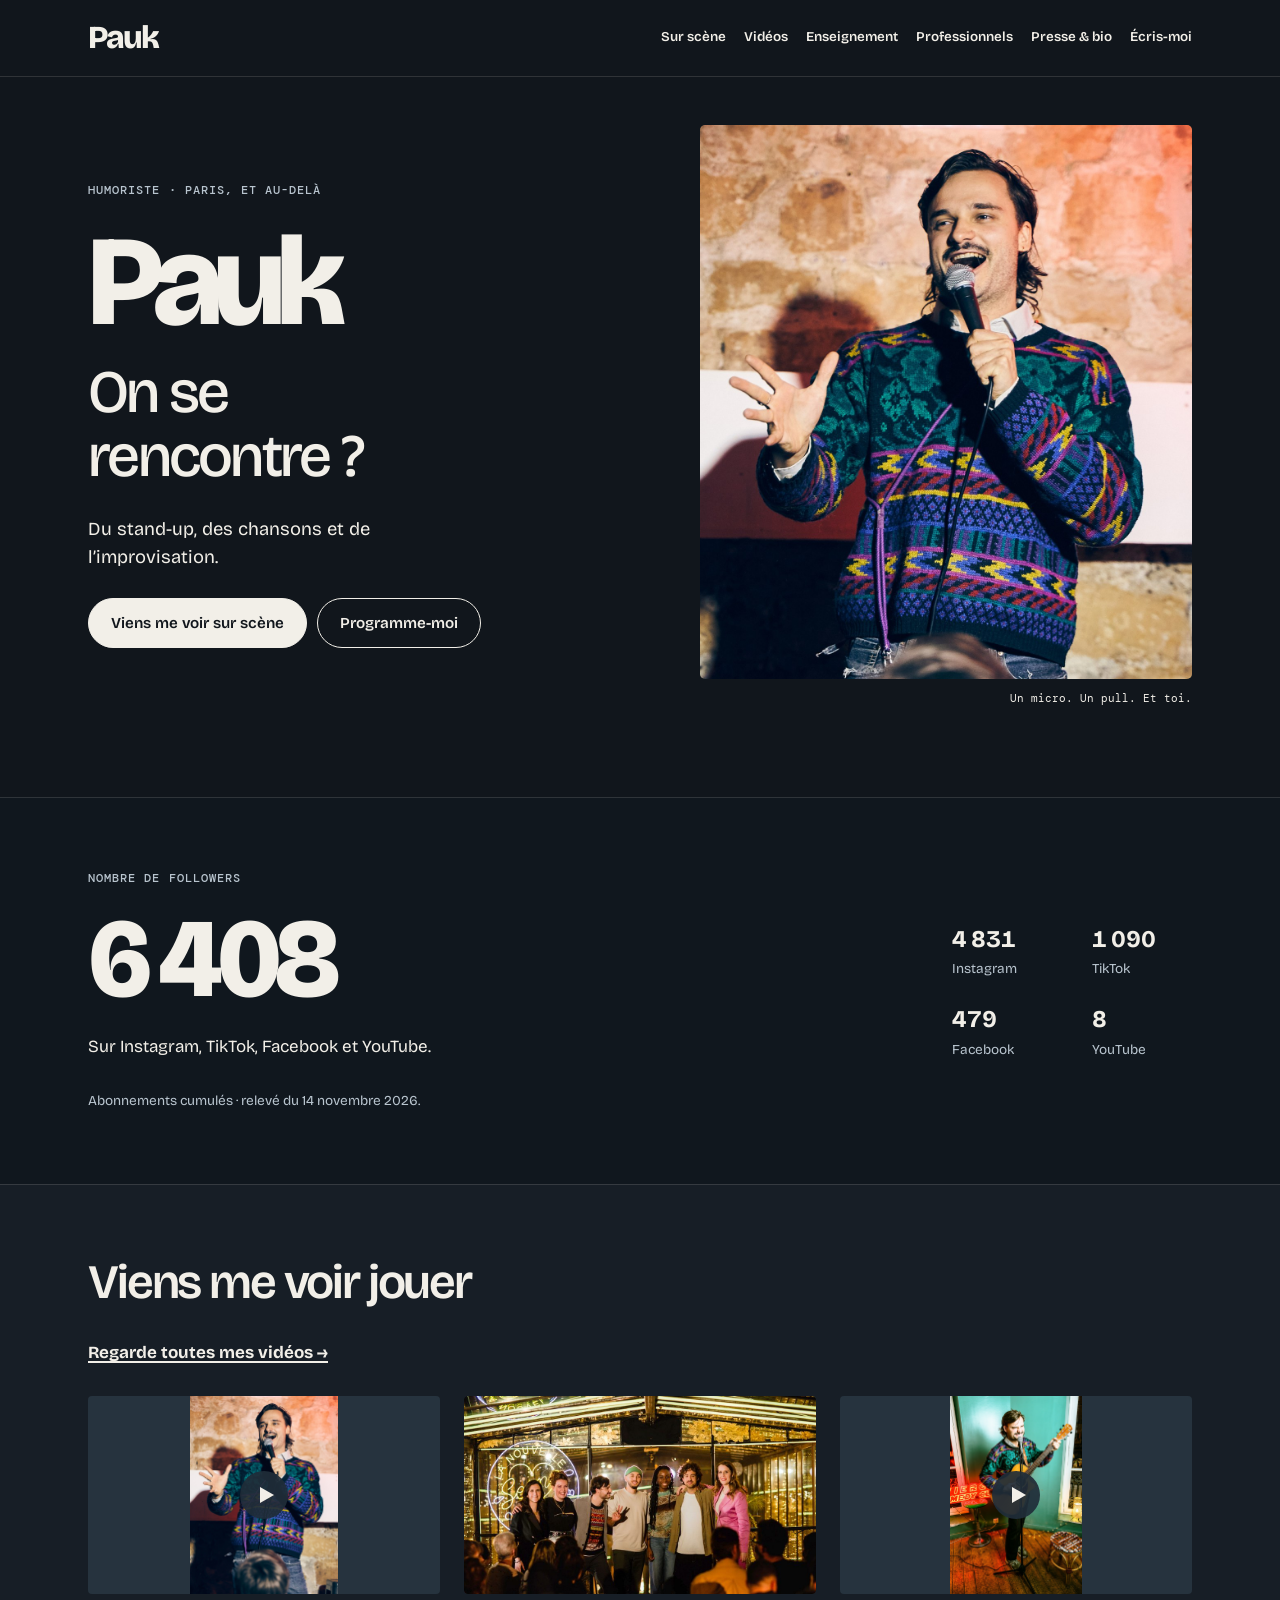
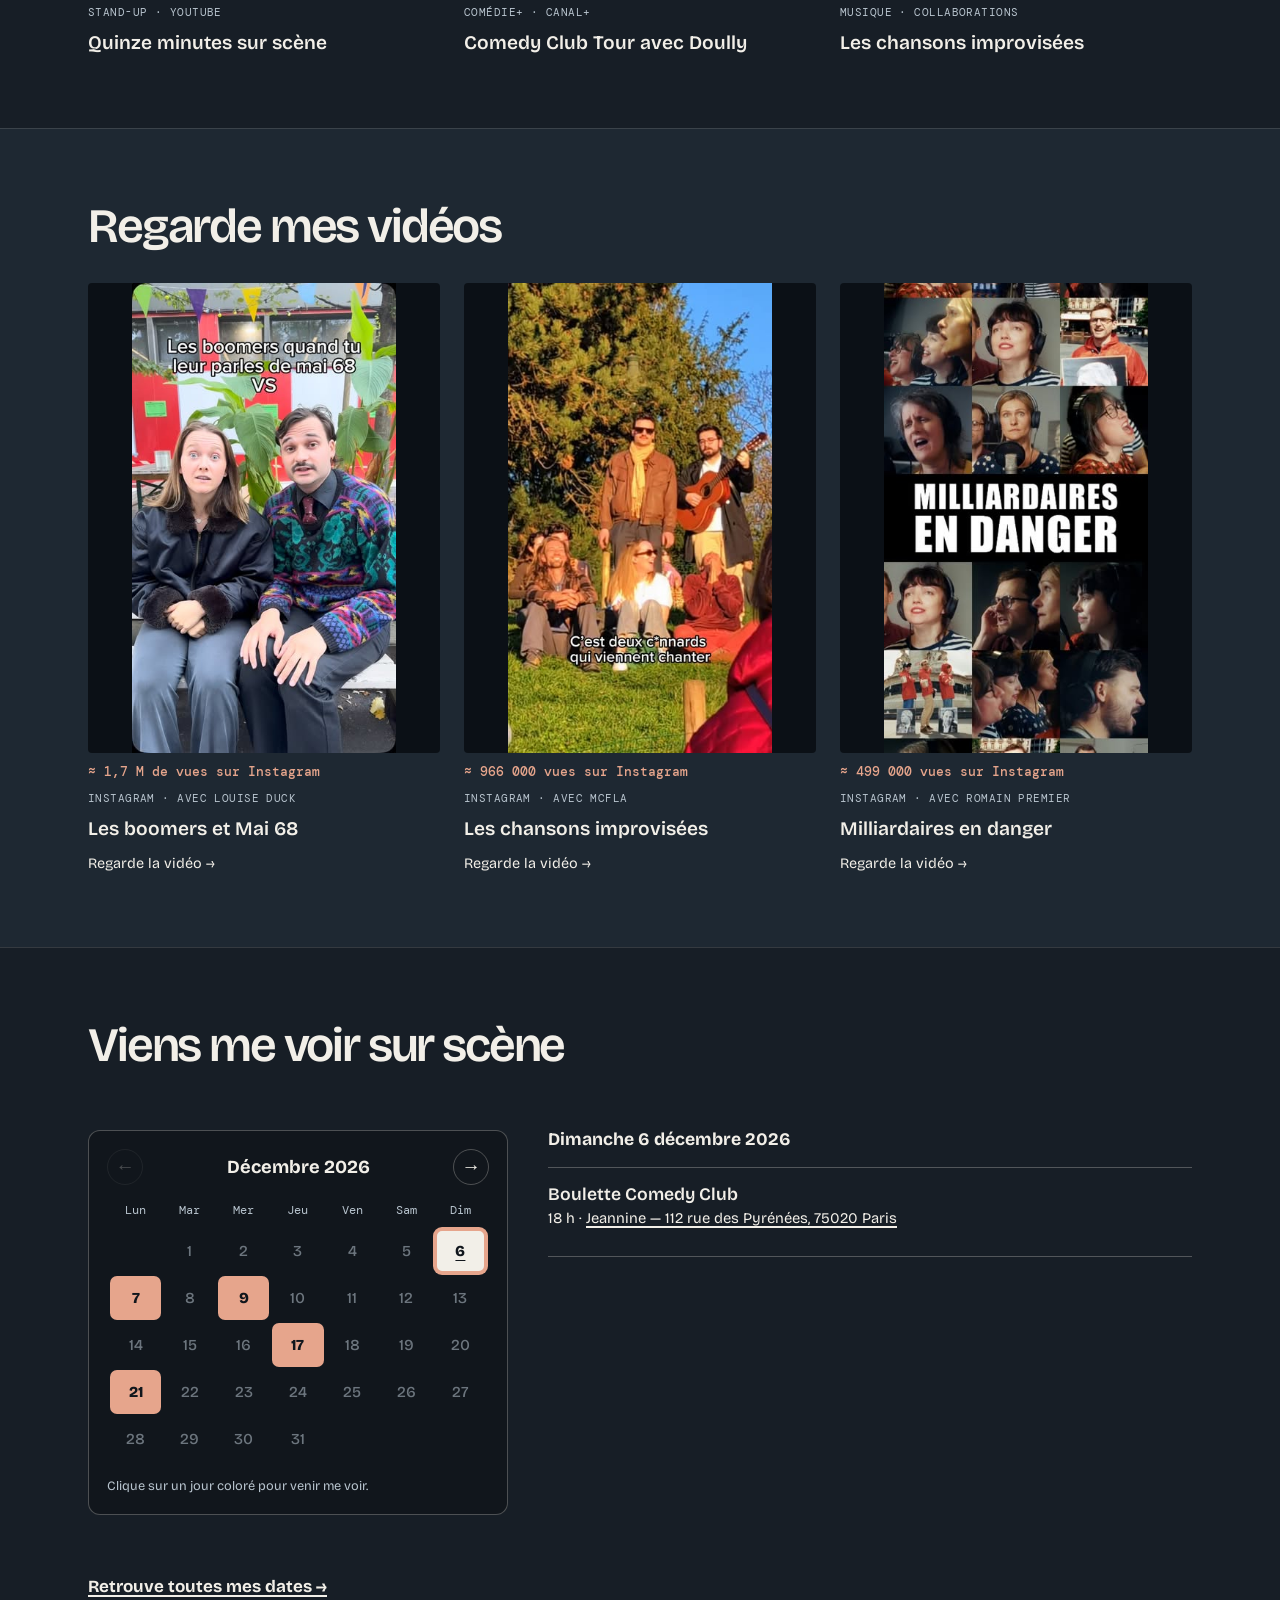
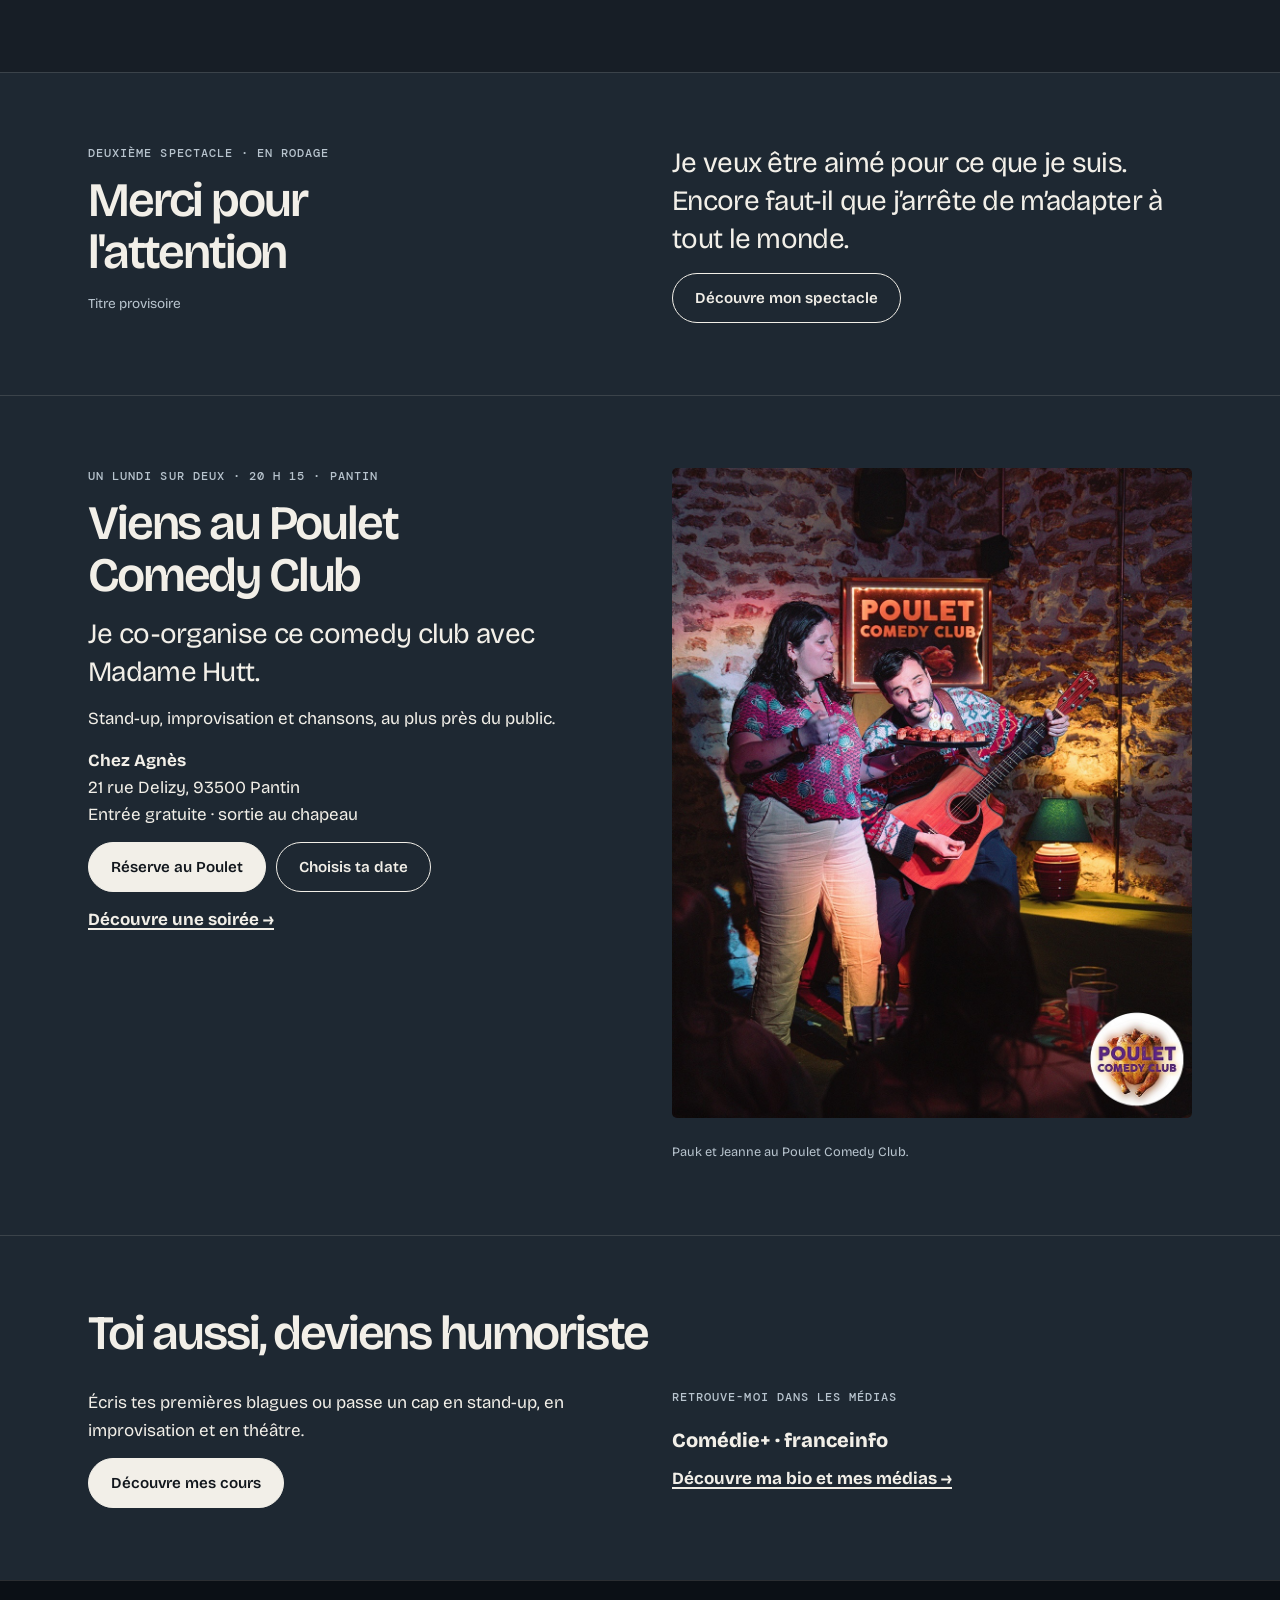
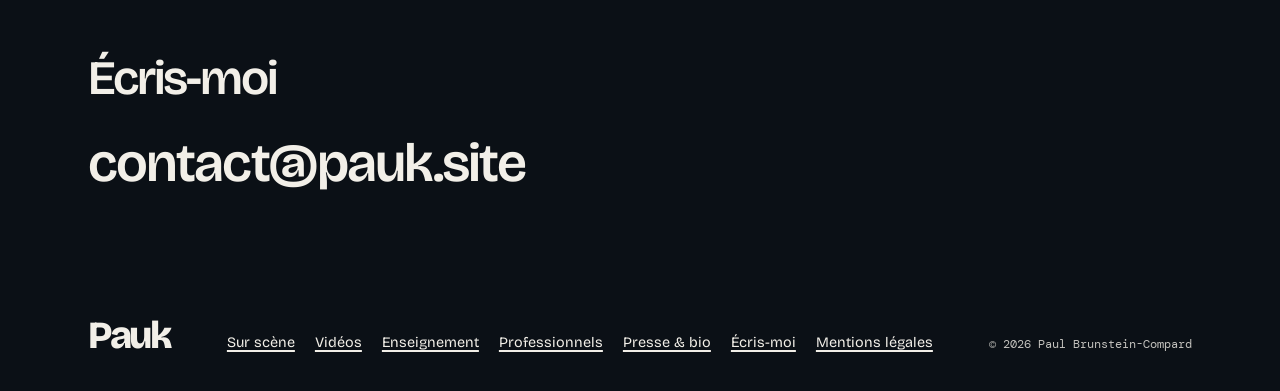
==== commit 795df5be: "Simplifier le titre Regarde mes videos" ====
--- a/index.html
+++ b/index.html
@@ -84,7 +84,7 @@
 </div><span class="meta">Musique · Collaborations</span><b>Les chansons improvisées</b></a>
 </div>
 </div>
-</section><section class="band soft" id="instagram"><div class="inner"><h2 class="h2">Regarde mes vidéos épinglées</h2><div class="cards"><a class="card" href="https://www.instagram.com/louiiseduck/reel/DeCgoejCS1G/" target="_blank" rel="noopener"><div class="thumb instagram"><img src="assets/img/instagram-epingle-1.jpg" alt="Vignette de la vidéo : Les boomers et Mai 68" loading="lazy"></div><span class="video-views" data-instagram-views="DeCgoejCS1G" hidden></span><span class="meta">Instagram · Avec Louise Duck</span><b>Les boomers et Mai 68</b><span>Regarde la vidéo →</span></a><a class="card" href="https://www.instagram.com/paukofficieux/reel/DVeIkbajRNJ/" target="_blank" rel="noopener"><div class="thumb instagram"><img src="assets/img/instagram-epingle-2.jpg" alt="Vignette de la vidéo : Les chansons improvisées" loading="lazy"></div><span class="video-views" data-instagram-views="DVeIkbajRNJ" hidden></span><span class="meta">Instagram · Avec MCFla</span><b>Les chansons improvisées</b><span>Regarde la vidéo →</span></a><a class="card" href="https://www.instagram.com/romain.premier/reel/DaLJqQoMEcN/" target="_blank" rel="noopener"><div class="thumb instagram"><img src="assets/img/instagram-epingle-3.jpg" alt="Vignette de la vidéo : Milliardaires en danger" loading="lazy"></div><span class="video-views" data-instagram-views="DaLJqQoMEcN" hidden></span><span class="meta">Instagram · Avec Romain Premier</span><b>Milliardaires en danger</b><span>Regarde la vidéo →</span></a></div></div></section><section class="band " id="dates">
+</section><section class="band soft" id="instagram"><div class="inner"><h2 class="h2">Regarde mes vidéos</h2><div class="cards"><a class="card" href="https://www.instagram.com/louiiseduck/reel/DeCgoejCS1G/" target="_blank" rel="noopener"><div class="thumb instagram"><img src="assets/img/instagram-epingle-1.jpg" alt="Vignette de la vidéo : Les boomers et Mai 68" loading="lazy"></div><span class="video-views" data-instagram-views="DeCgoejCS1G" hidden></span><span class="meta">Instagram · Avec Louise Duck</span><b>Les boomers et Mai 68</b><span>Regarde la vidéo →</span></a><a class="card" href="https://www.instagram.com/paukofficieux/reel/DVeIkbajRNJ/" target="_blank" rel="noopener"><div class="thumb instagram"><img src="assets/img/instagram-epingle-2.jpg" alt="Vignette de la vidéo : Les chansons improvisées" loading="lazy"></div><span class="video-views" data-instagram-views="DVeIkbajRNJ" hidden></span><span class="meta">Instagram · Avec MCFla</span><b>Les chansons improvisées</b><span>Regarde la vidéo →</span></a><a class="card" href="https://www.instagram.com/romain.premier/reel/DaLJqQoMEcN/" target="_blank" rel="noopener"><div class="thumb instagram"><img src="assets/img/instagram-epingle-3.jpg" alt="Vignette de la vidéo : Milliardaires en danger" loading="lazy"></div><span class="video-views" data-instagram-views="DaLJqQoMEcN" hidden></span><span class="meta">Instagram · Avec Romain Premier</span><b>Milliardaires en danger</b><span>Regarde la vidéo →</span></a></div></div></section><section class="band " id="dates">
 <div class="inner">
 <h2 class="h2">Viens me voir sur scène</h2>
 <div data-calendar></div><a class="more" href="sur-scene.html#dates">Retrouve toutes mes dates →</a>
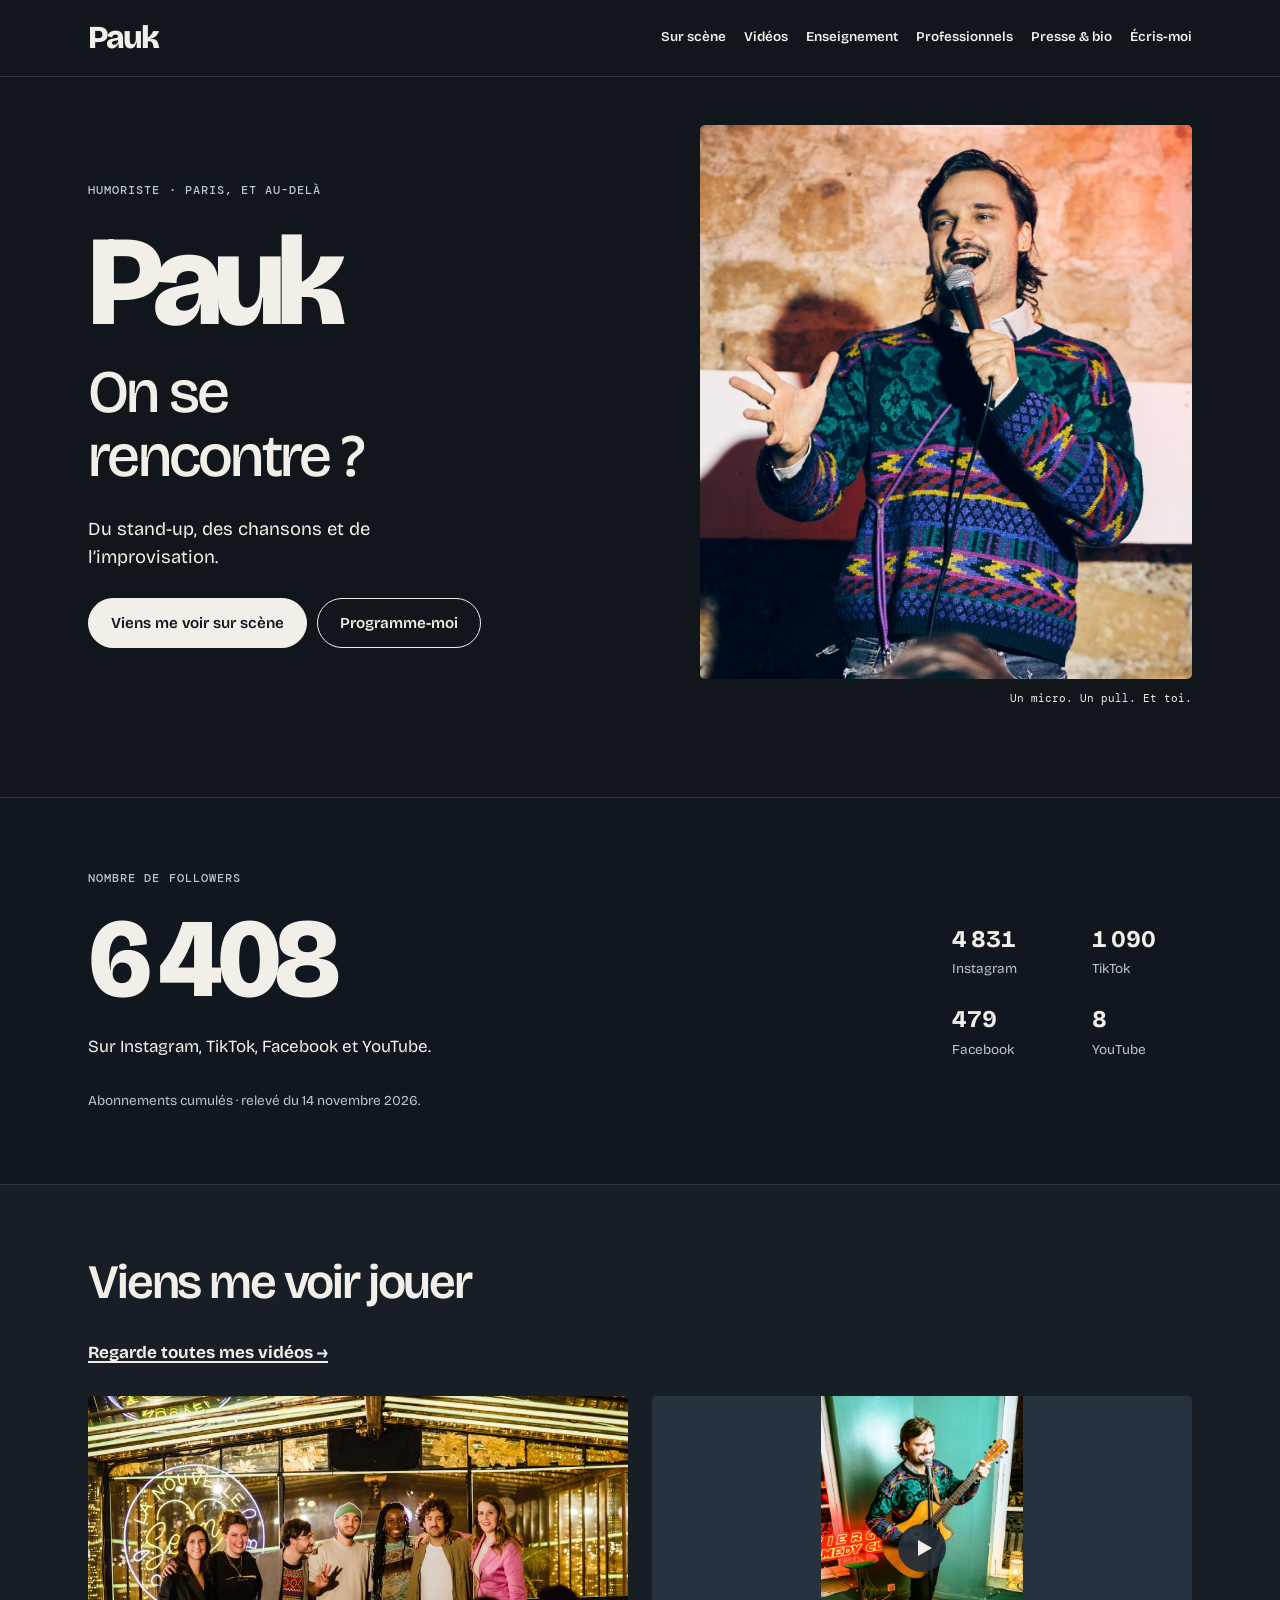
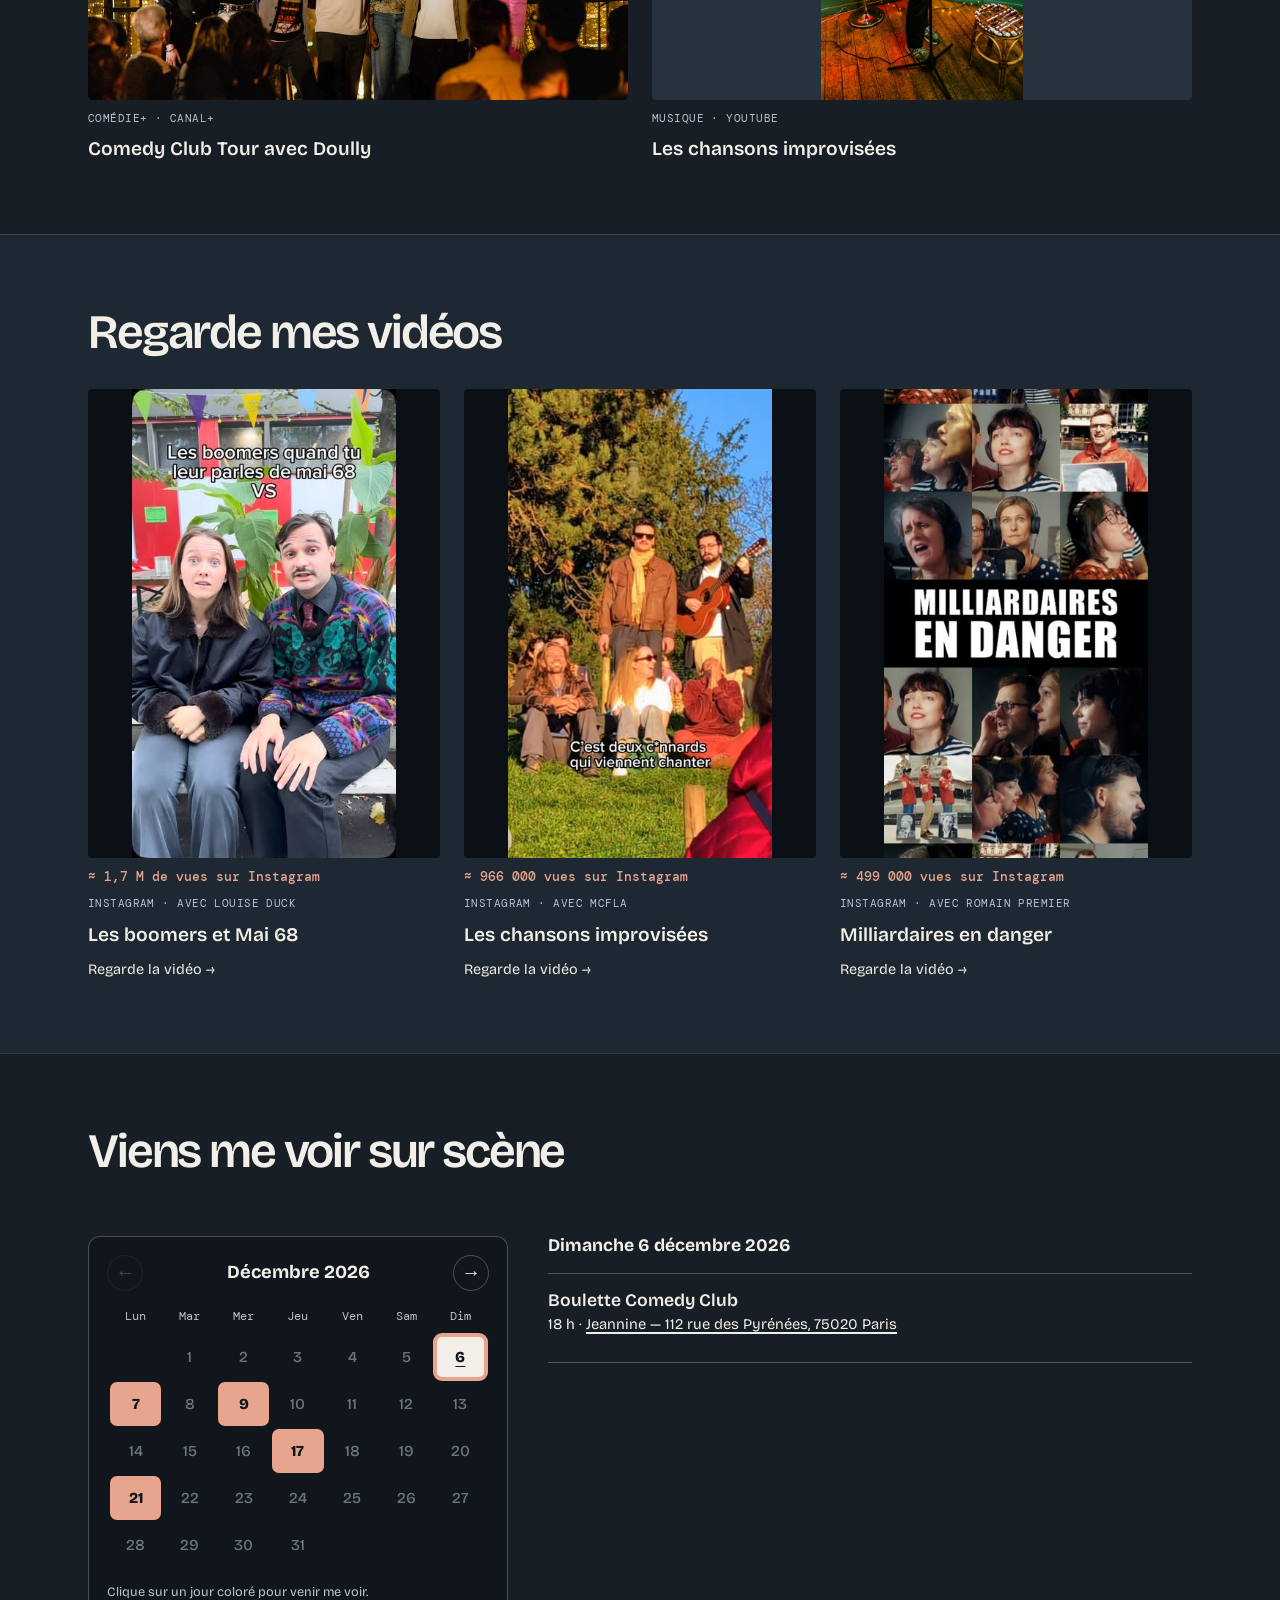
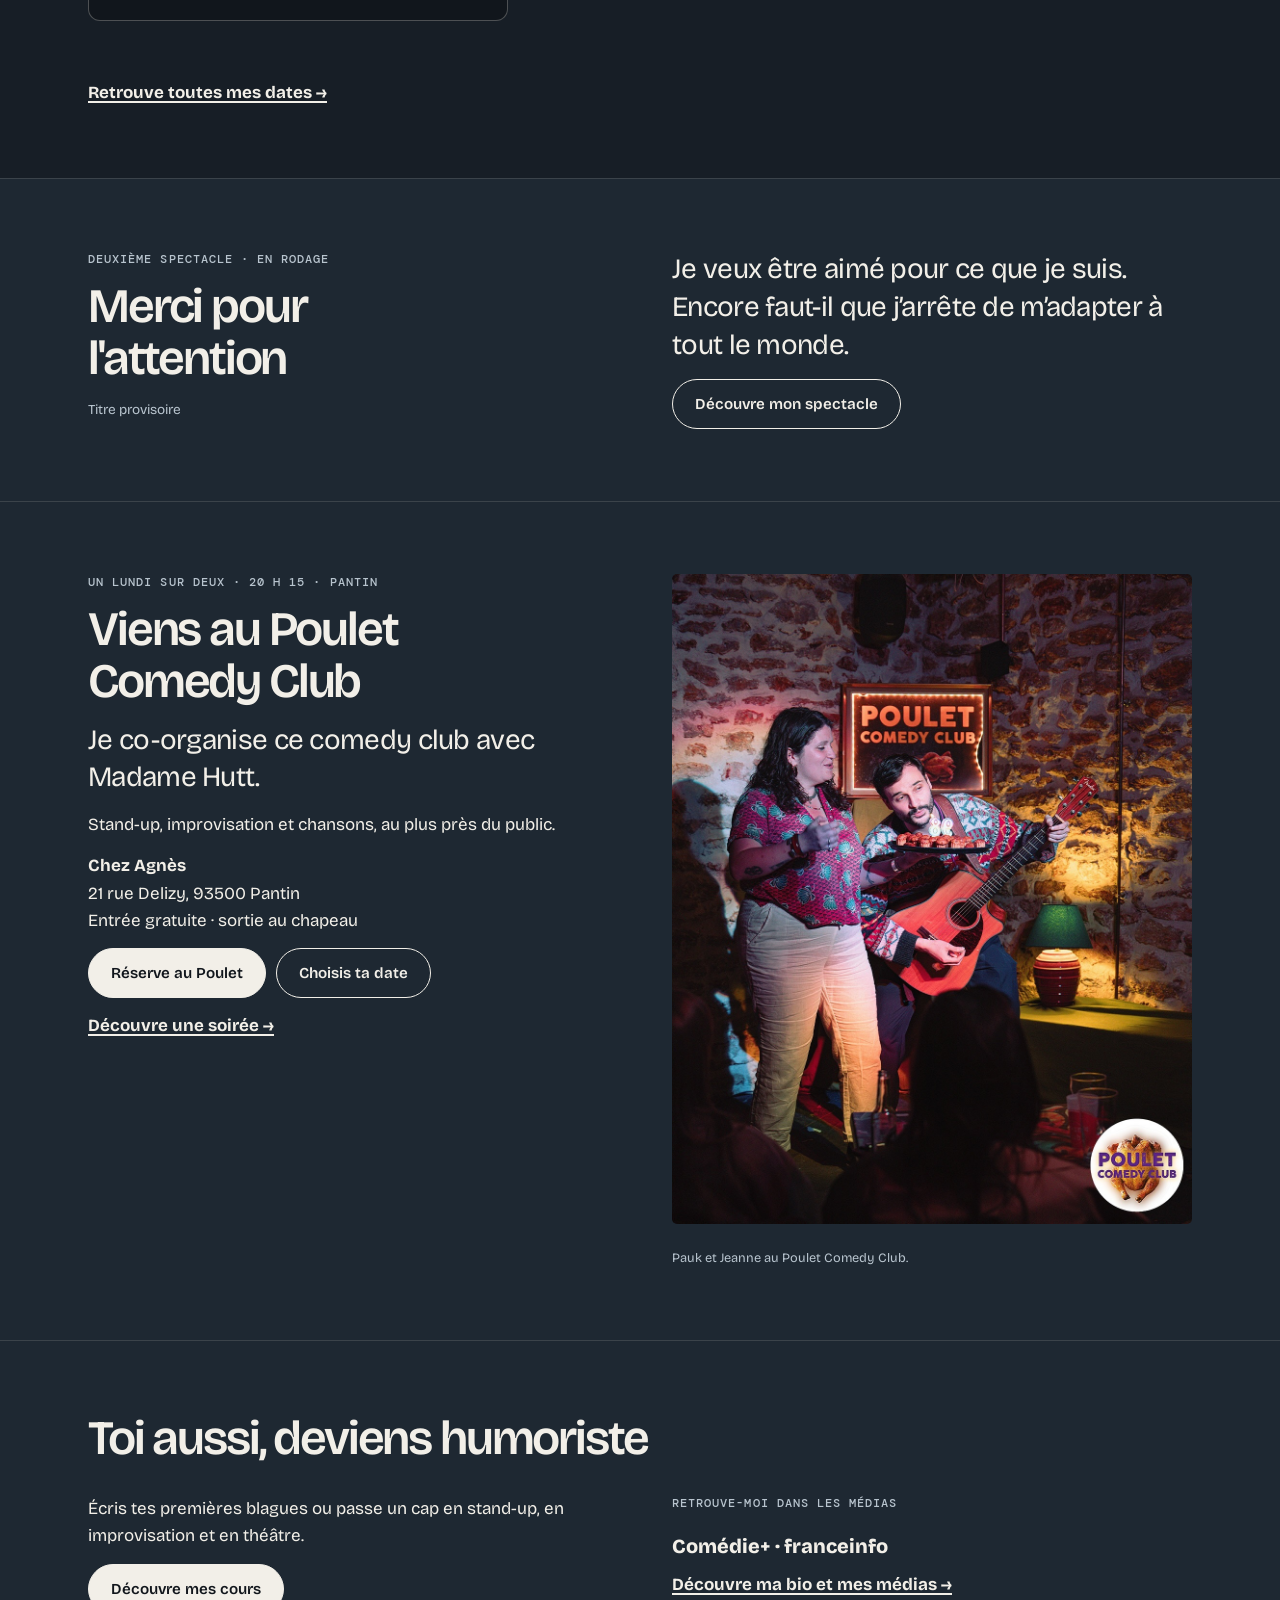
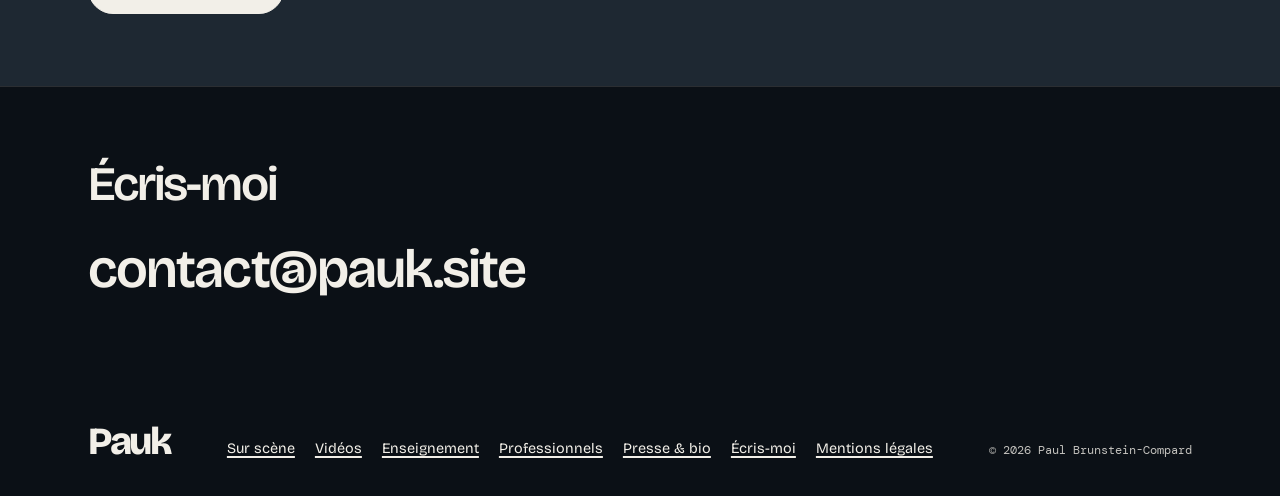
==== commit 4d96c00a: "Actualiser les chansons improvisees et retirer l'ancien extrait" ====
--- a/index.html
+++ b/index.html
@@ -15,7 +15,7 @@
 <link rel="preconnect" href="https://fonts.googleapis.com">
 <link rel="preconnect" href="https://fonts.gstatic.com" crossorigin>
 <link rel="stylesheet" href="https://fonts.googleapis.com/css2?family=Bricolage+Grotesque:opsz,wght@12..96,400;12..96,500;12..96,600;12..96,800&family=DM+Mono:wght@400;500&display=swap">
-<link rel="stylesheet" href="assets/style.css?v=20261114-direct1">
+<link rel="stylesheet" href="assets/style.css?v=20261114-videos2">
 <script>document.documentElement.classList.add('js')</script>
 <script type="application/ld+json">
 {
@@ -75,13 +75,11 @@
 <div class="band-head">
 <a class="more" href="videos.html">Regarde toutes mes vidéos →</a>
 </div>
-<div class="cards"><a class="card" href="https://youtu.be/kFHlGbhOhig" target="_blank" rel="noopener">
-<div class="thumb "><img src="assets/img/pauk-sur-scene.jpg" alt="" loading="lazy"><span class="play" aria-hidden="true"></span>
-</div><span class="meta">Stand-up · YouTube</span><b>Quinze minutes sur scène</b></a><a class="card" href="https://www.canalplus.com/divertissement/comedie-club-tour-doully/h/23907954_50016/saisons/" target="_blank" rel="noopener">
+<div class="cards duo"><a class="card" href="https://www.canalplus.com/divertissement/comedie-club-tour-doully/h/23907954_50016/saisons/" target="_blank" rel="noopener">
 <div class="thumb "><img src="assets/img/comedie-plus-original.jpg" alt="" loading="lazy">
-</div><span class="meta">Comédie+ · Canal+</span><b>Comedy Club Tour avec Doully</b></a><a class="card" href="https://www.instagram.com/p/C6YWDKhs6rn/" target="_blank" rel="noopener">
+</div><span class="meta">Comédie+ · Canal+</span><b>Comedy Club Tour avec Doully</b></a><a class="card" href="https://youtu.be/r4fRx24oTAk" target="_blank" rel="noopener">
 <div class="thumb "><img src="assets/img/pauk-guitare.jpg" alt="" loading="lazy"><span class="play" aria-hidden="true"></span>
-</div><span class="meta">Musique · Collaborations</span><b>Les chansons improvisées</b></a>
+</div><span class="meta">Musique · YouTube</span><b>Les chansons improvisées</b></a>
 </div>
 </div>
 </section><section class="band soft" id="instagram"><div class="inner"><h2 class="h2">Regarde mes vidéos</h2><div class="cards"><a class="card" href="https://www.instagram.com/louiiseduck/reel/DeCgoejCS1G/" target="_blank" rel="noopener"><div class="thumb instagram"><img src="assets/img/instagram-epingle-1.jpg" alt="Vignette de la vidéo : Les boomers et Mai 68" loading="lazy"></div><span class="video-views" data-instagram-views="DeCgoejCS1G" hidden></span><span class="meta">Instagram · Avec Louise Duck</span><b>Les boomers et Mai 68</b><span>Regarde la vidéo →</span></a><a class="card" href="https://www.instagram.com/paukofficieux/reel/DVeIkbajRNJ/" target="_blank" rel="noopener"><div class="thumb instagram"><img src="assets/img/instagram-epingle-2.jpg" alt="Vignette de la vidéo : Les chansons improvisées" loading="lazy"></div><span class="video-views" data-instagram-views="DVeIkbajRNJ" hidden></span><span class="meta">Instagram · Avec MCFla</span><b>Les chansons improvisées</b><span>Regarde la vidéo →</span></a><a class="card" href="https://www.instagram.com/romain.premier/reel/DaLJqQoMEcN/" target="_blank" rel="noopener"><div class="thumb instagram"><img src="assets/img/instagram-epingle-3.jpg" alt="Vignette de la vidéo : Milliardaires en danger" loading="lazy"></div><span class="video-views" data-instagram-views="DaLJqQoMEcN" hidden></span><span class="meta">Instagram · Avec Romain Premier</span><b>Milliardaires en danger</b><span>Regarde la vidéo →</span></a></div></div></section><section class="band " id="dates">
@@ -134,8 +132,8 @@
     <small>© 2026 Paul Brunstein-Compard</small>
   </div>
 </footer>
-<script src="assets/contenu.js?v=20261114-direct1"></script>
-<script src="assets/statistiques.js?v=20261114-direct1"></script>
-<script src="assets/site.js?v=20261114-direct1"></script>
+<script src="assets/contenu.js?v=20261114-videos2"></script>
+<script src="assets/statistiques.js?v=20261114-videos2"></script>
+<script src="assets/site.js?v=20261114-videos2"></script>
 </body>
 </html>
--- a/assets/style.css
+++ b/assets/style.css
@@ -466,3 +466,8 @@
 .calendar-details .setlist .when { display:none; }
 .calendar-details .setlist .side { justify-content:flex-start; }
 @media(max-width:760px) { .show-calendar { grid-template-columns:1fr; gap:24px; } .calendar-panel { max-width:440px; width:100%; } }
+
+[data-expand-dates] { margin-top:24px; cursor:pointer; font-family:inherit; }
+
+.cards.duo { grid-template-columns:repeat(2,minmax(0,1fr)); }
+@media(max-width:600px) { .cards.duo { grid-template-columns:1fr; } }
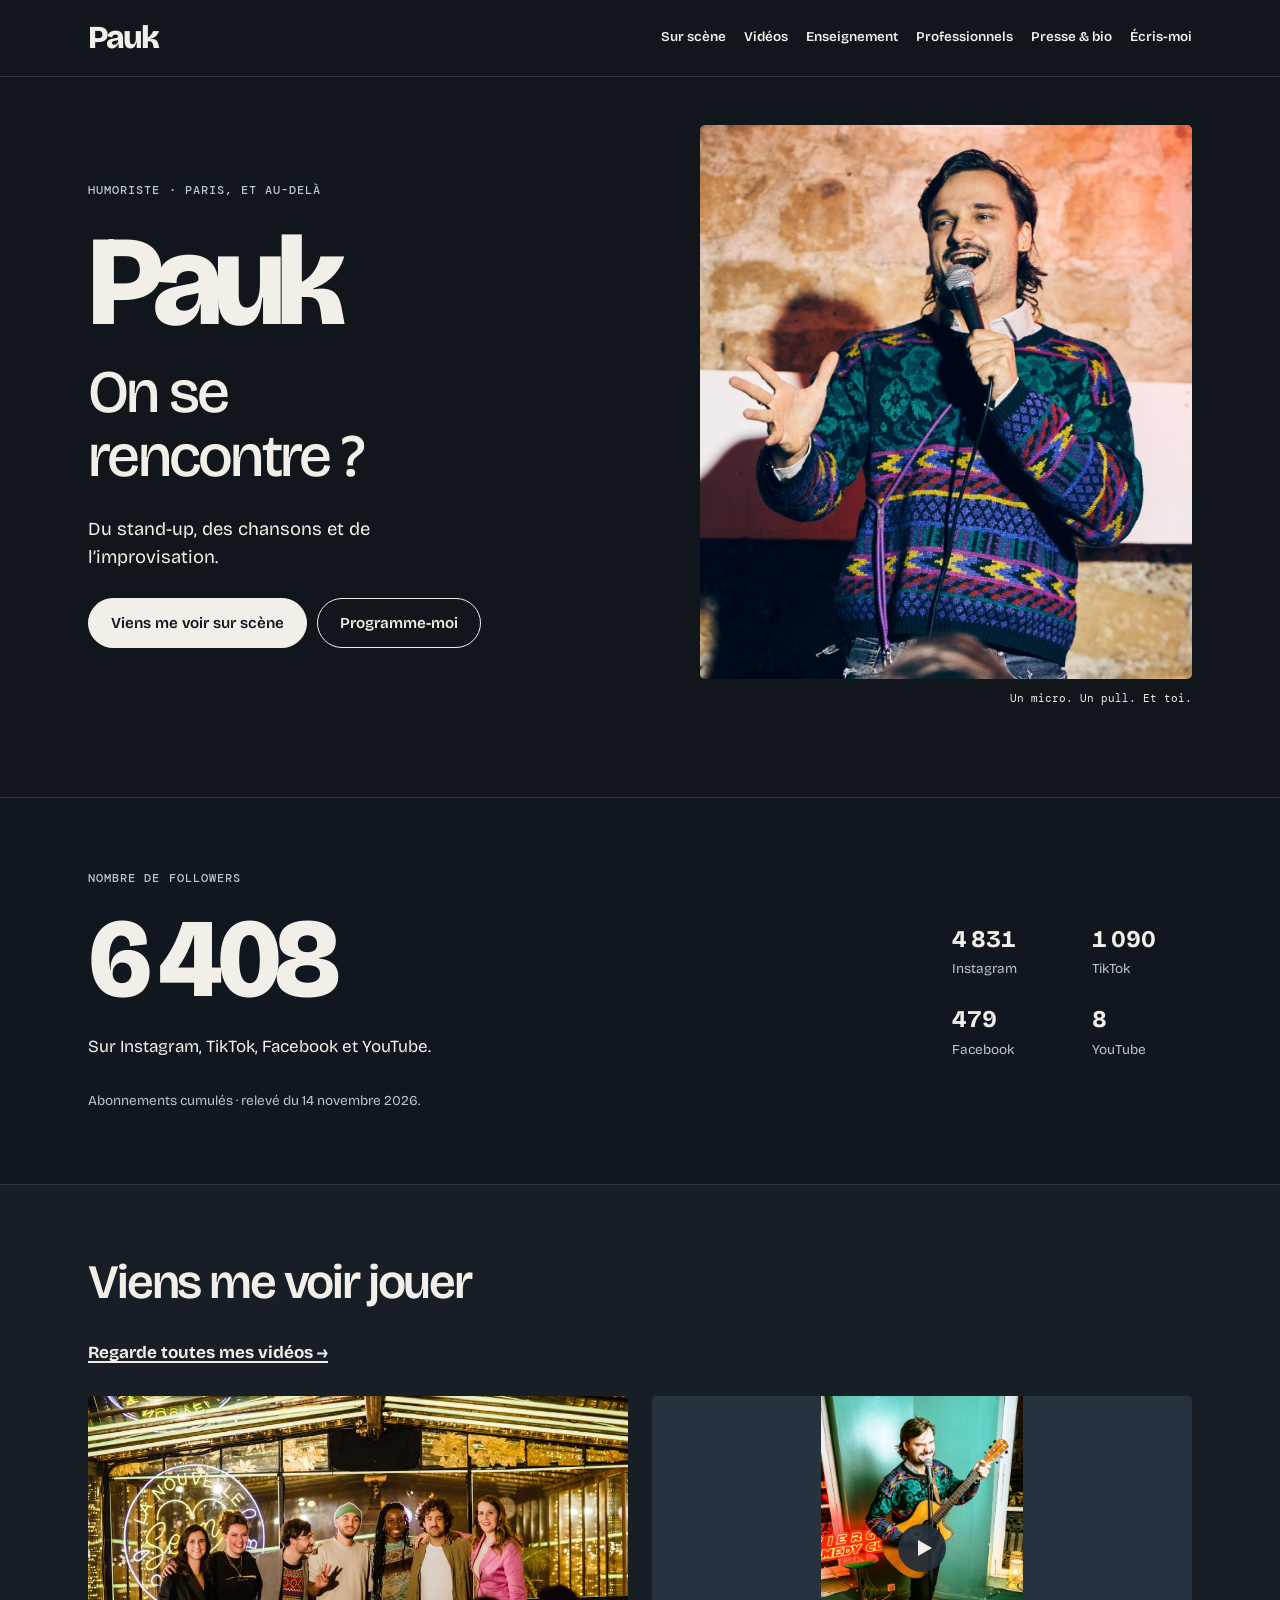
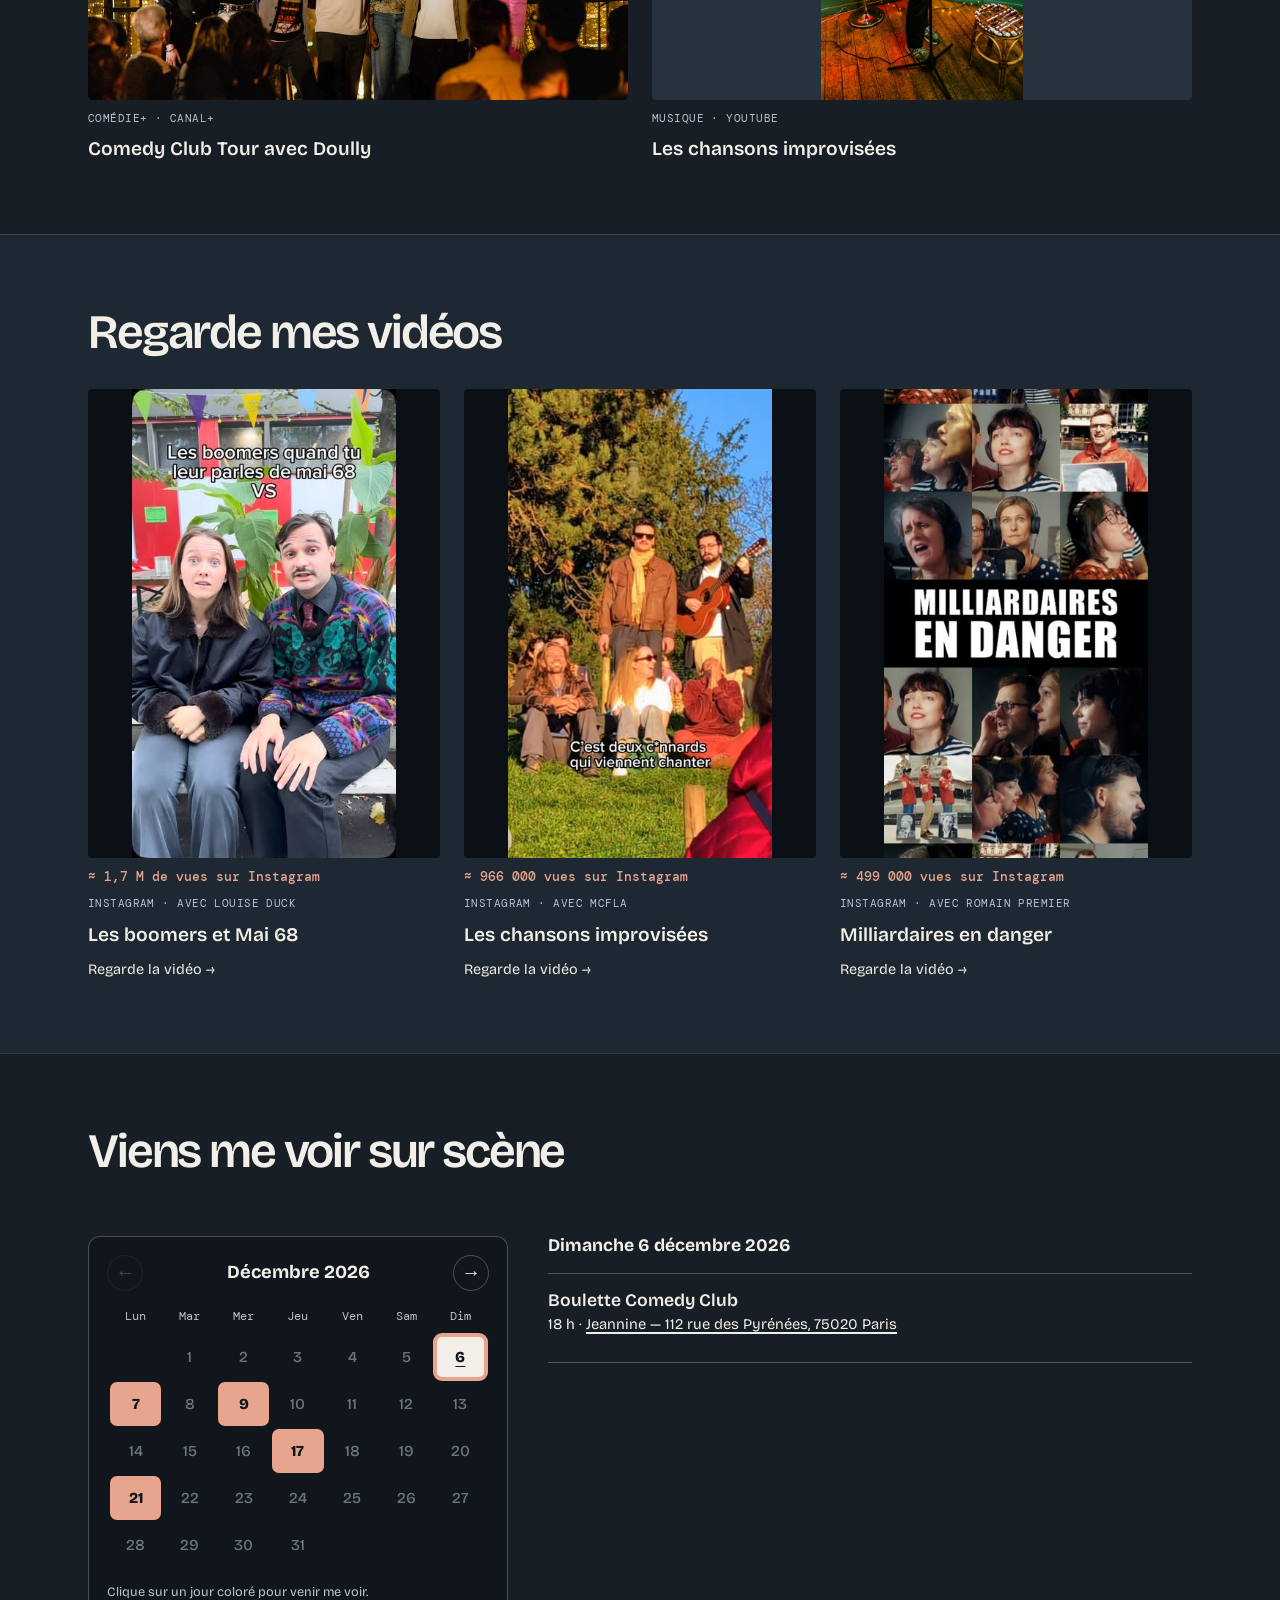
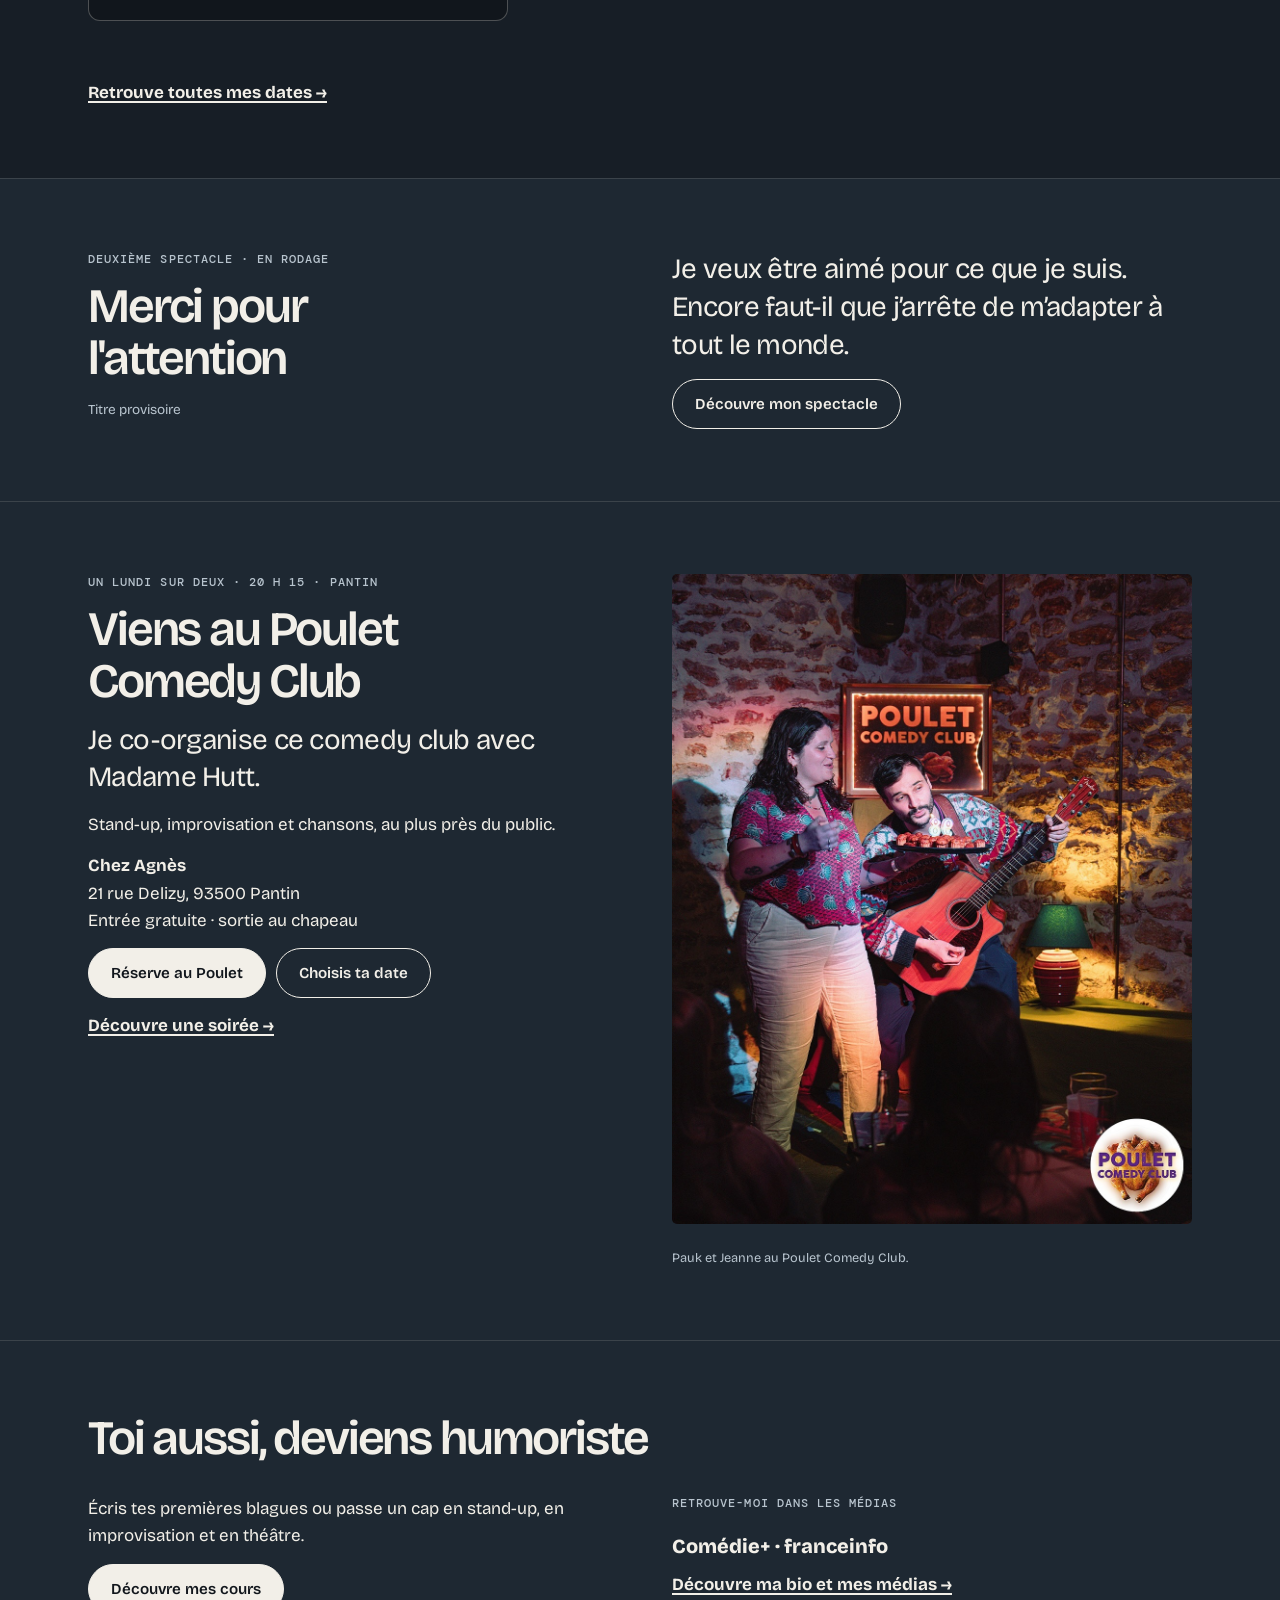
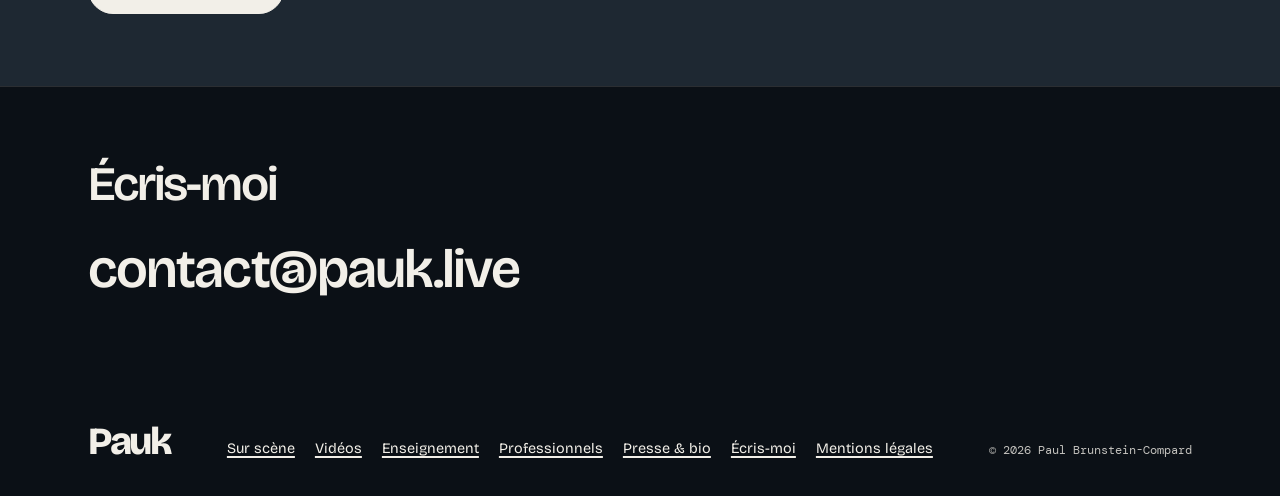
==== commit 3d8c7cfa: "Corriger le domaine et le contact en pauk.live" ====
--- a/index.html
+++ b/index.html
@@ -8,8 +8,8 @@
 <meta property="og:title" content="Pauk · humoriste">
 <meta property="og:description" content="Stand-up, spectacles, vidéos et cours particuliers avec Pauk. À Paris, en France et à l’étranger.">
 <meta property="og:type" content="website">
-<meta property="og:url" content="https://pauk.site/">
-<link rel="canonical" href="https://pauk.site/">
+<meta property="og:url" content="https://pauk.live/">
+<link rel="canonical" href="https://pauk.live/">
 <meta property="og:locale" content="fr_FR">
 <link rel="icon" href="data:image/svg+xml,%3Csvg xmlns='http://www.w3.org/2000/svg' viewBox='0 0 64 64'%3E%3Crect width='64' height='64' rx='14' fill='%23F6F4EF'/%3E%3Ctext x='32' y='47' font-family='Arial' font-weight='900' font-size='42' text-anchor='middle' fill='%231B1F3B'%3EP%3C/text%3E%3C/svg%3E">
 <link rel="preconnect" href="https://fonts.googleapis.com">
@@ -24,7 +24,7 @@
   "name": "Paul Brunstein-Compard",
   "alternateName": "Pauk",
   "jobTitle": "Humoriste, comédien, improvisateur",
-  "url": "https://pauk.site/",
+  "url": "https://pauk.live/",
   "sameAs": [
     "https://www.instagram.com/paukofficieux/",
     "https://www.facebook.com/PaukOfficieux/",
@@ -109,7 +109,7 @@
 </section><section class="band ink on-ink">
 <div class="inner">
 <h2 class="h2">Écris-moi</h2>
-<div class="contact-one"><a class="mail-big" href="mailto:contact@pauk.site">contact@pauk.site</a>
+<div class="contact-one"><a class="mail-big" href="mailto:contact@pauk.live">contact@pauk.live</a>
 
 </div>
 </div>
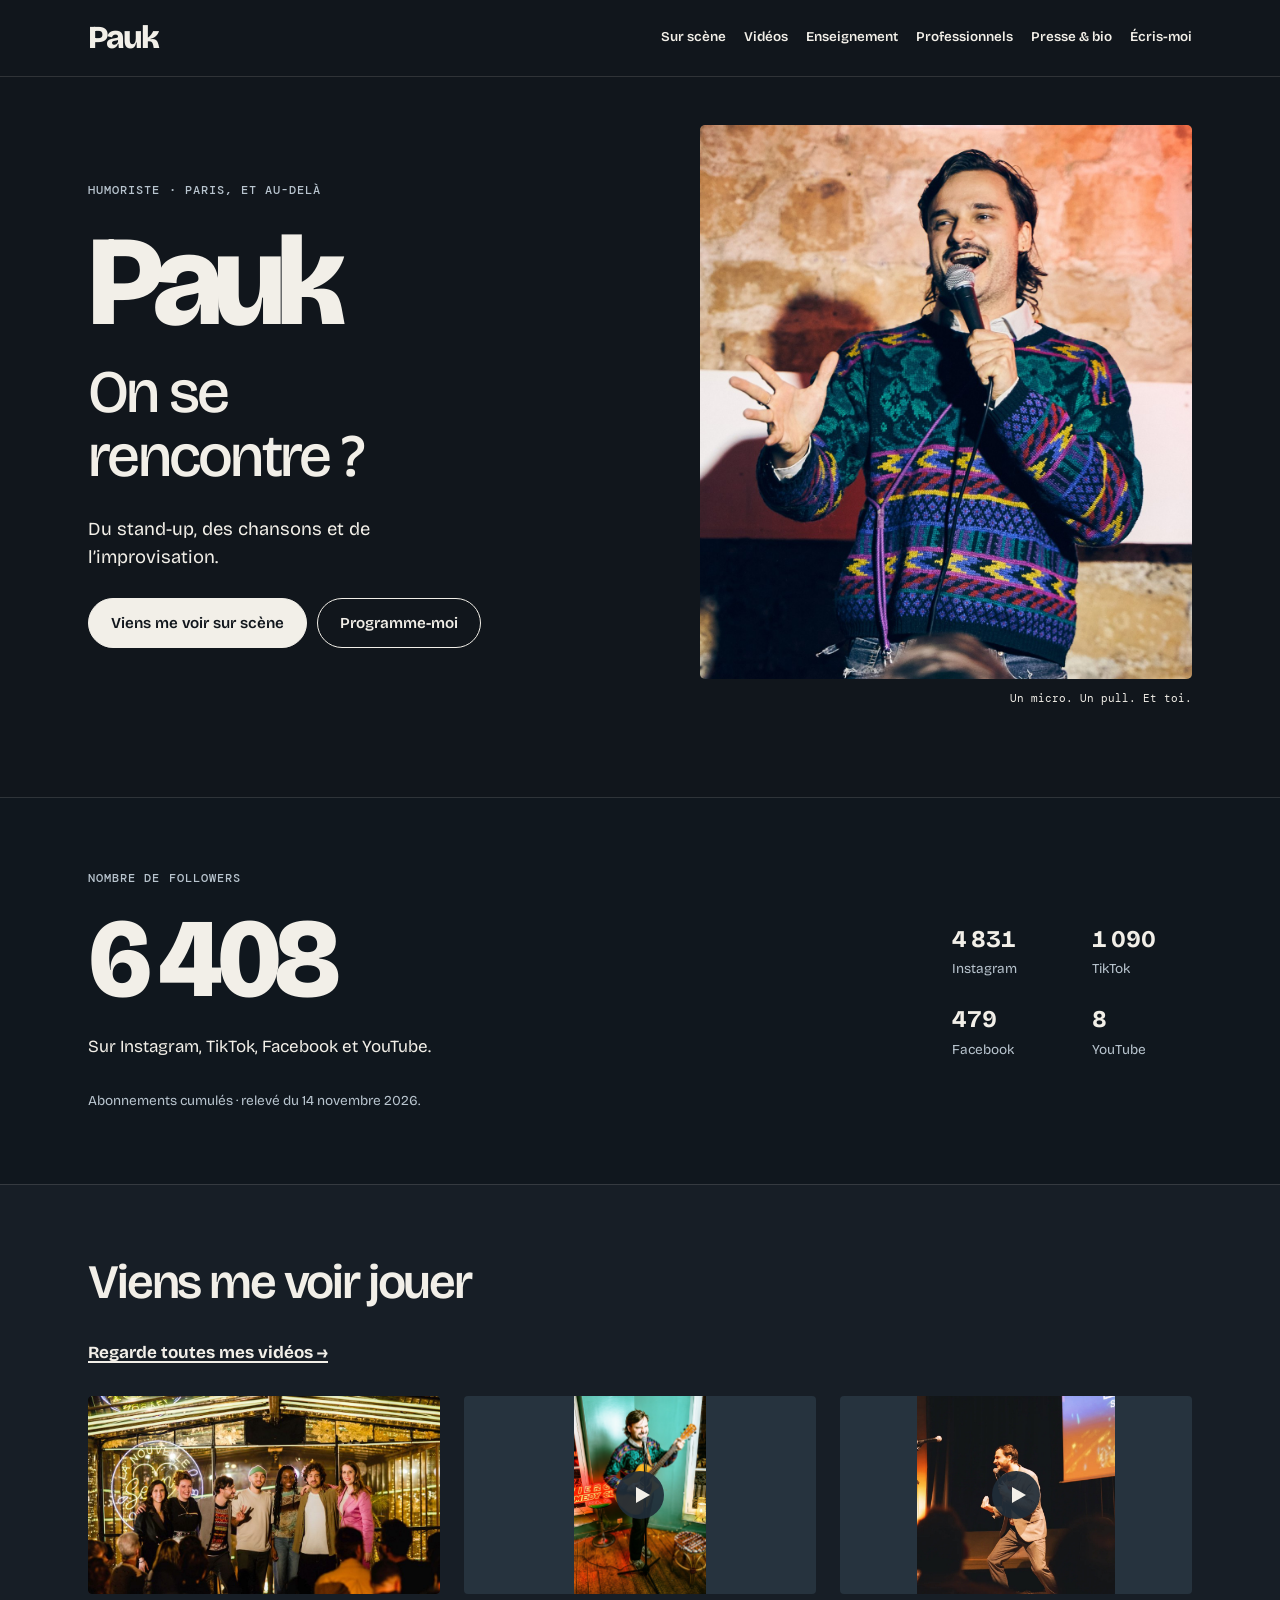
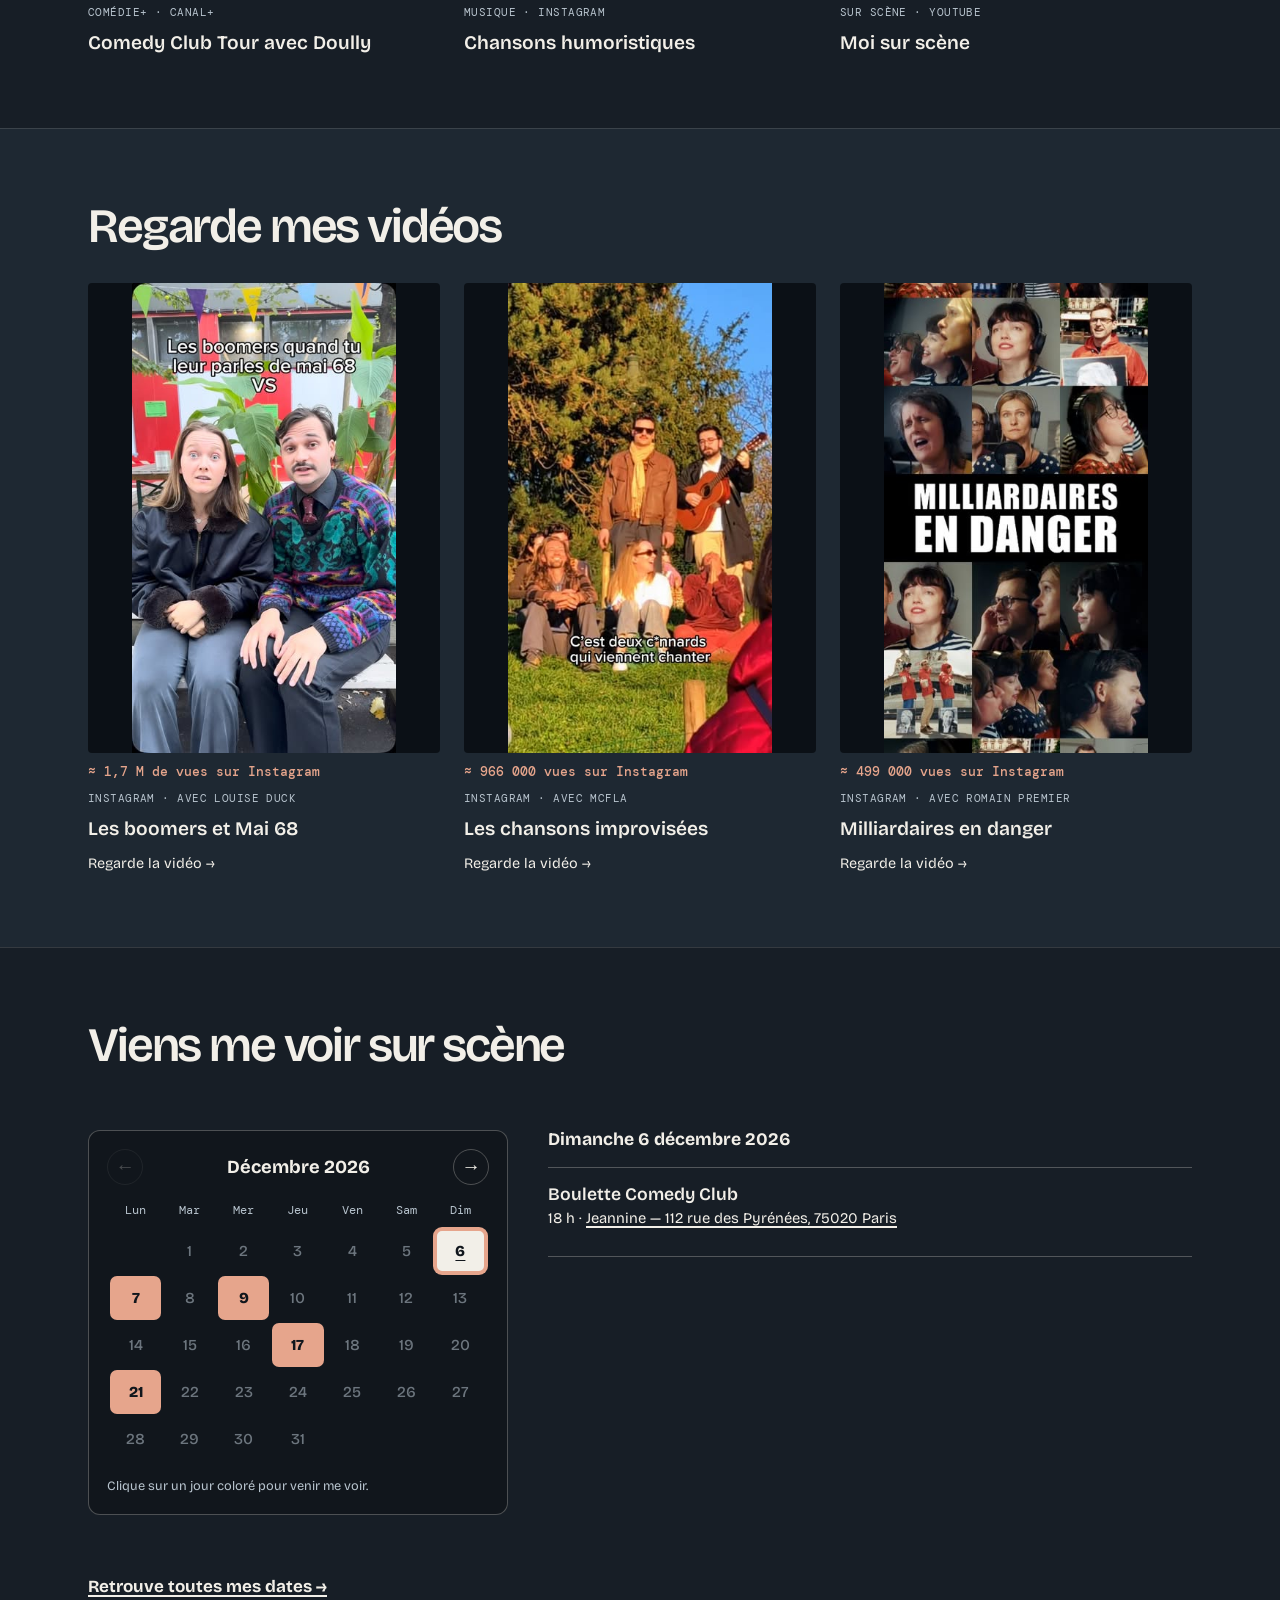
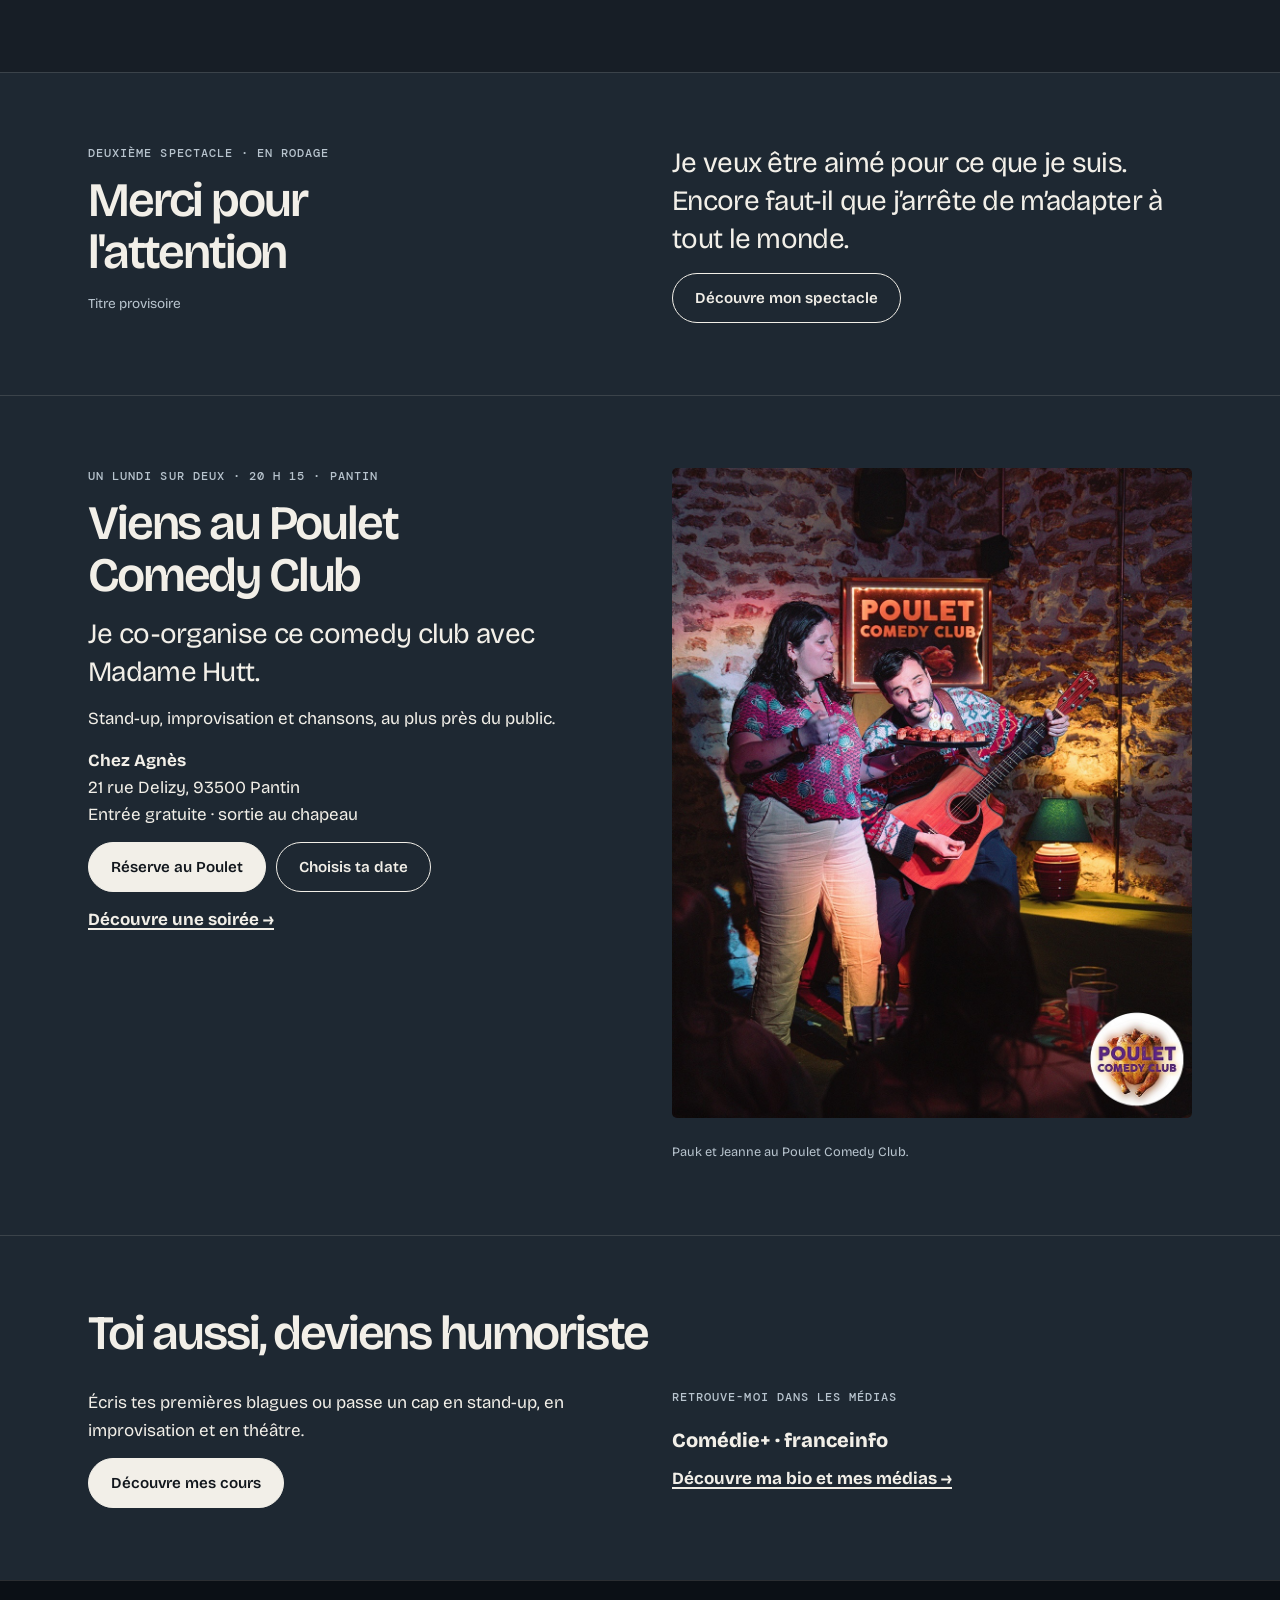
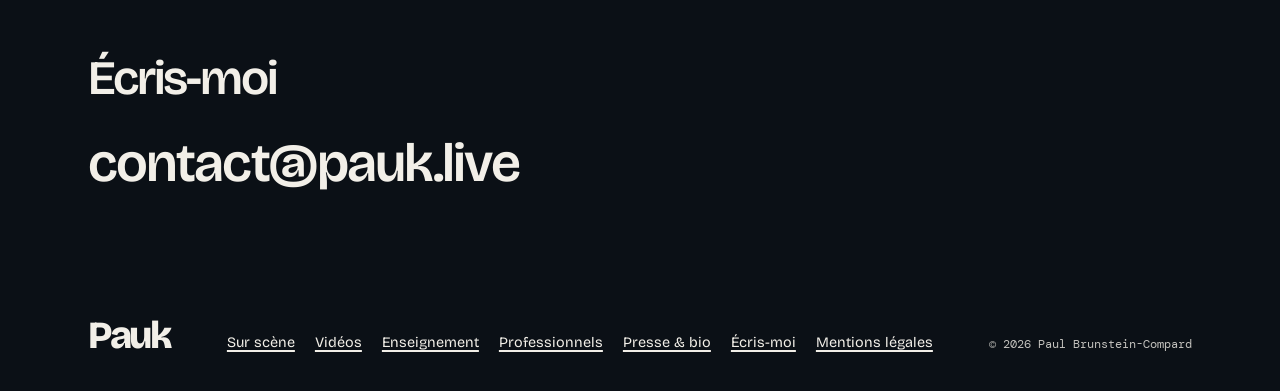
==== commit 31c81a86: "Distinguer chansons humoristiques et video sur scene" ====
--- a/index.html
+++ b/index.html
@@ -75,11 +75,11 @@
 <div class="band-head">
 <a class="more" href="videos.html">Regarde toutes mes vidéos →</a>
 </div>
-<div class="cards duo"><a class="card" href="https://www.canalplus.com/divertissement/comedie-club-tour-doully/h/23907954_50016/saisons/" target="_blank" rel="noopener">
+<div class="cards"><a class="card" href="https://www.canalplus.com/divertissement/comedie-club-tour-doully/h/23907954_50016/saisons/" target="_blank" rel="noopener">
 <div class="thumb "><img src="assets/img/comedie-plus-original.jpg" alt="" loading="lazy">
-</div><span class="meta">Comédie+ · Canal+</span><b>Comedy Club Tour avec Doully</b></a><a class="card" href="https://youtu.be/r4fRx24oTAk" target="_blank" rel="noopener">
+</div><span class="meta">Comédie+ · Canal+</span><b>Comedy Club Tour avec Doully</b></a><a class="card" href="https://www.instagram.com/reel/DeR3i85NNVW/" target="_blank" rel="noopener">
 <div class="thumb "><img src="assets/img/pauk-guitare.jpg" alt="" loading="lazy"><span class="play" aria-hidden="true"></span>
-</div><span class="meta">Musique · YouTube</span><b>Les chansons improvisées</b></a>
+</div><span class="meta">Musique · Instagram</span><b>Chansons humoristiques</b></a><a class="card" href="https://youtu.be/r4fRx24oTAk" target="_blank" rel="noopener"><div class="thumb"><img src="assets/img/pauk-standup-mouvement.jpg" alt="Pauk sur scène, micro à la main" loading="lazy"><span class="play" aria-hidden="true"></span></div><span class="meta">Sur scène · YouTube</span><b>Moi sur scène</b></a>
 </div>
 </div>
 </section><section class="band soft" id="instagram"><div class="inner"><h2 class="h2">Regarde mes vidéos</h2><div class="cards"><a class="card" href="https://www.instagram.com/louiiseduck/reel/DeCgoejCS1G/" target="_blank" rel="noopener"><div class="thumb instagram"><img src="assets/img/instagram-epingle-1.jpg" alt="Vignette de la vidéo : Les boomers et Mai 68" loading="lazy"></div><span class="video-views" data-instagram-views="DeCgoejCS1G" hidden></span><span class="meta">Instagram · Avec Louise Duck</span><b>Les boomers et Mai 68</b><span>Regarde la vidéo →</span></a><a class="card" href="https://www.instagram.com/paukofficieux/reel/DVeIkbajRNJ/" target="_blank" rel="noopener"><div class="thumb instagram"><img src="assets/img/instagram-epingle-2.jpg" alt="Vignette de la vidéo : Les chansons improvisées" loading="lazy"></div><span class="video-views" data-instagram-views="DVeIkbajRNJ" hidden></span><span class="meta">Instagram · Avec MCFla</span><b>Les chansons improvisées</b><span>Regarde la vidéo →</span></a><a class="card" href="https://www.instagram.com/romain.premier/reel/DaLJqQoMEcN/" target="_blank" rel="noopener"><div class="thumb instagram"><img src="assets/img/instagram-epingle-3.jpg" alt="Vignette de la vidéo : Milliardaires en danger" loading="lazy"></div><span class="video-views" data-instagram-views="DaLJqQoMEcN" hidden></span><span class="meta">Instagram · Avec Romain Premier</span><b>Milliardaires en danger</b><span>Regarde la vidéo →</span></a></div></div></section><section class="band " id="dates">
